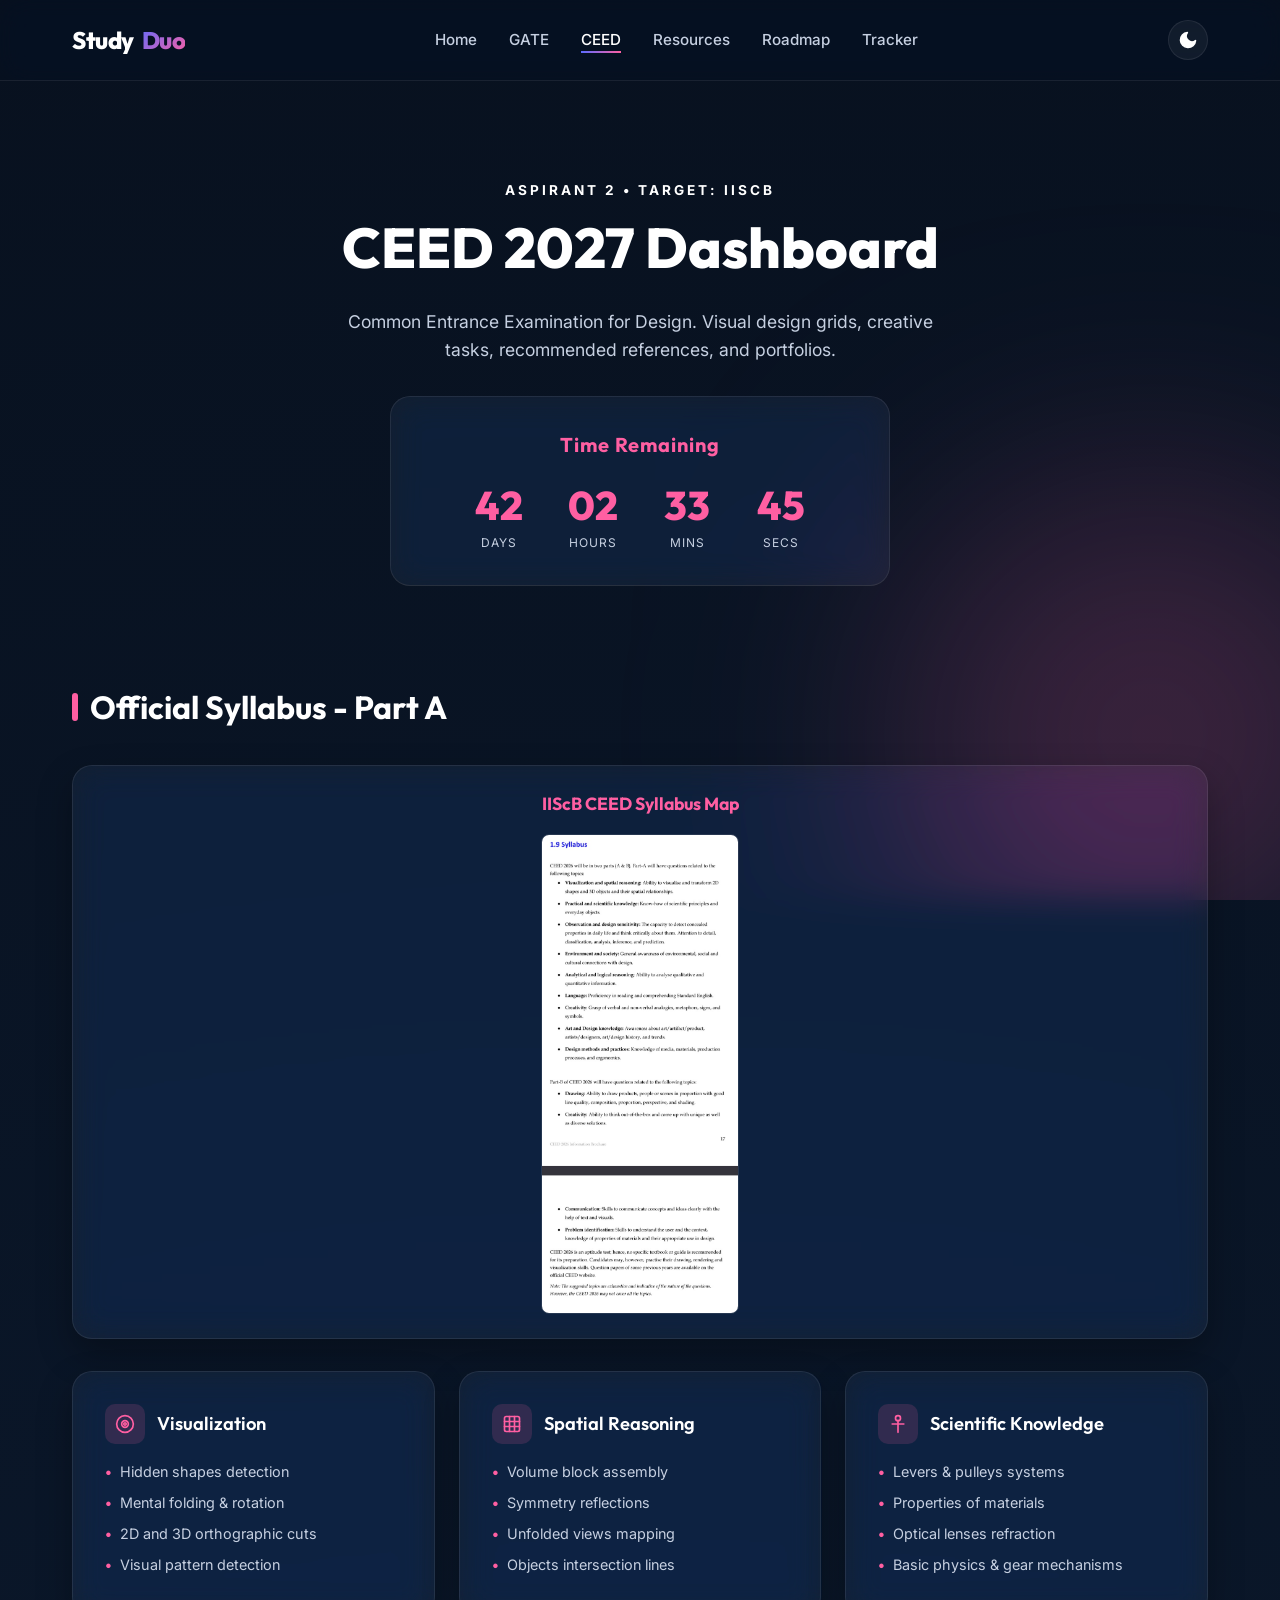
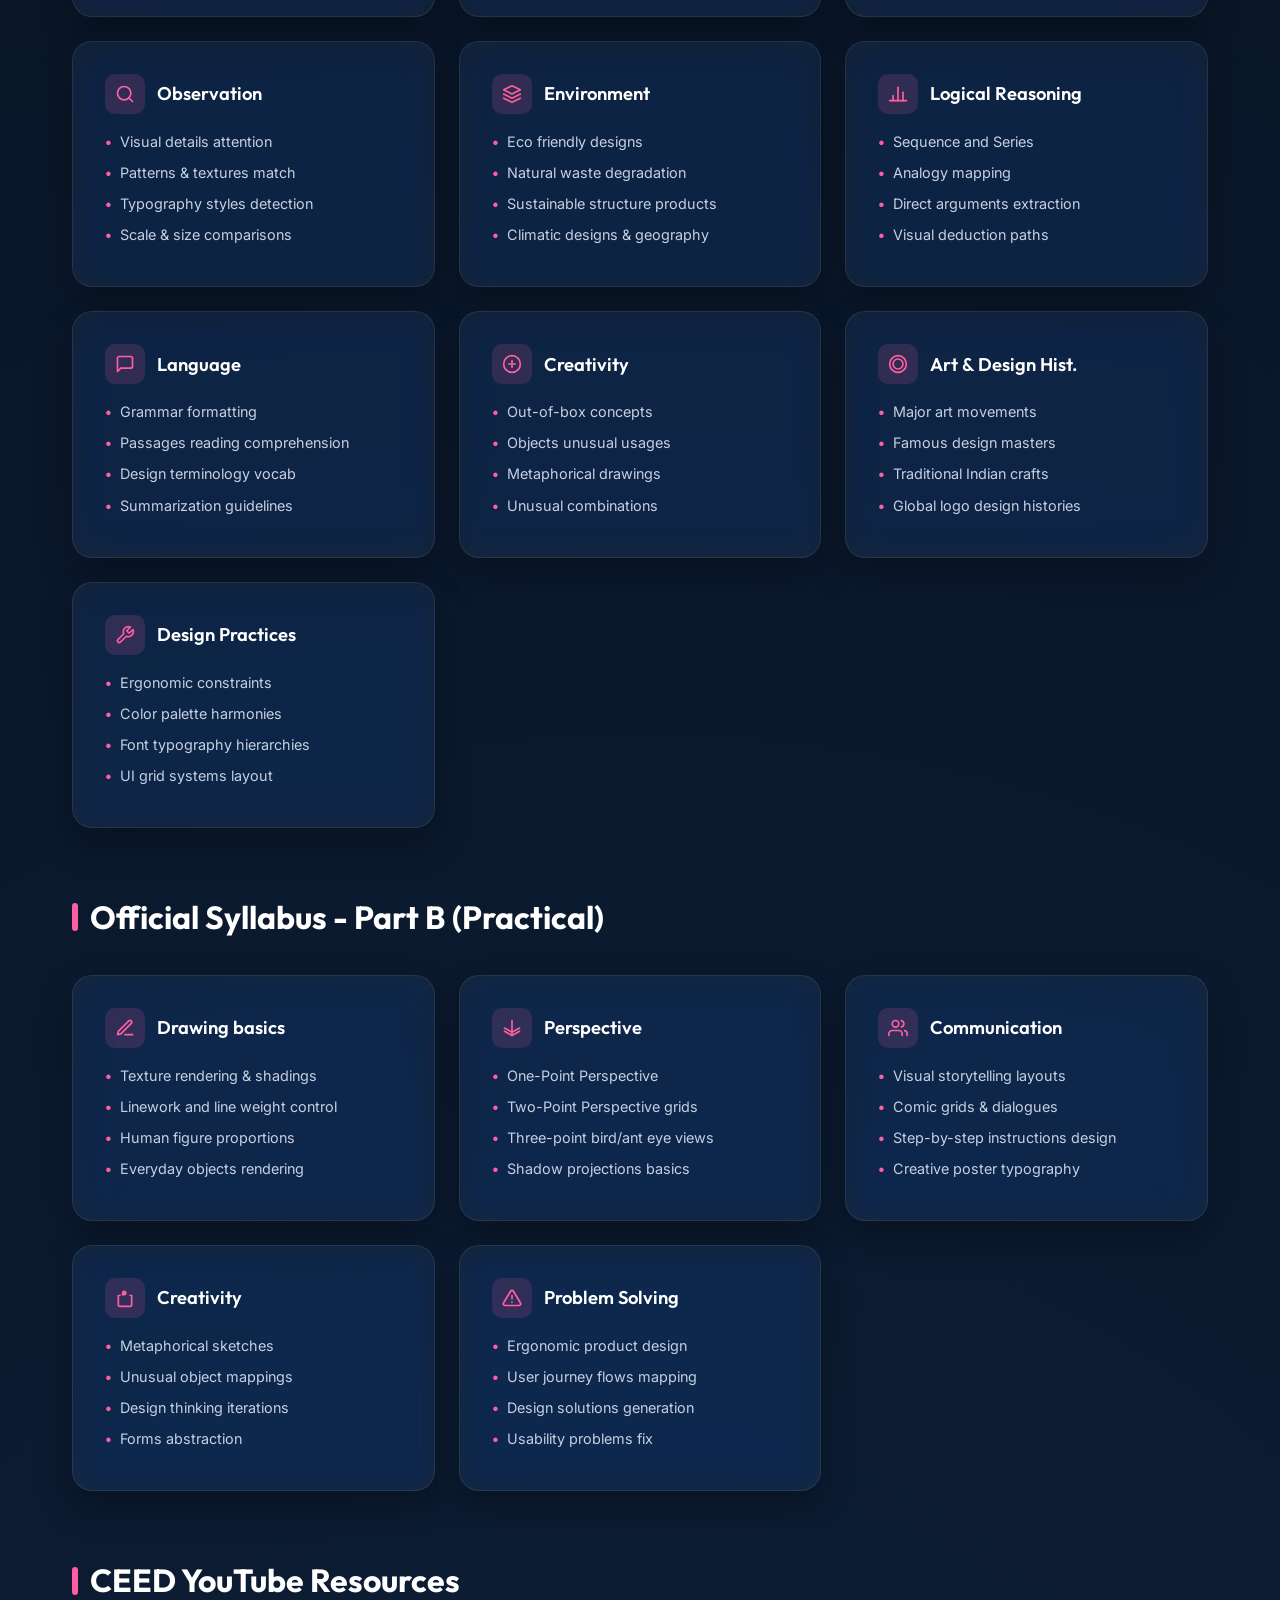
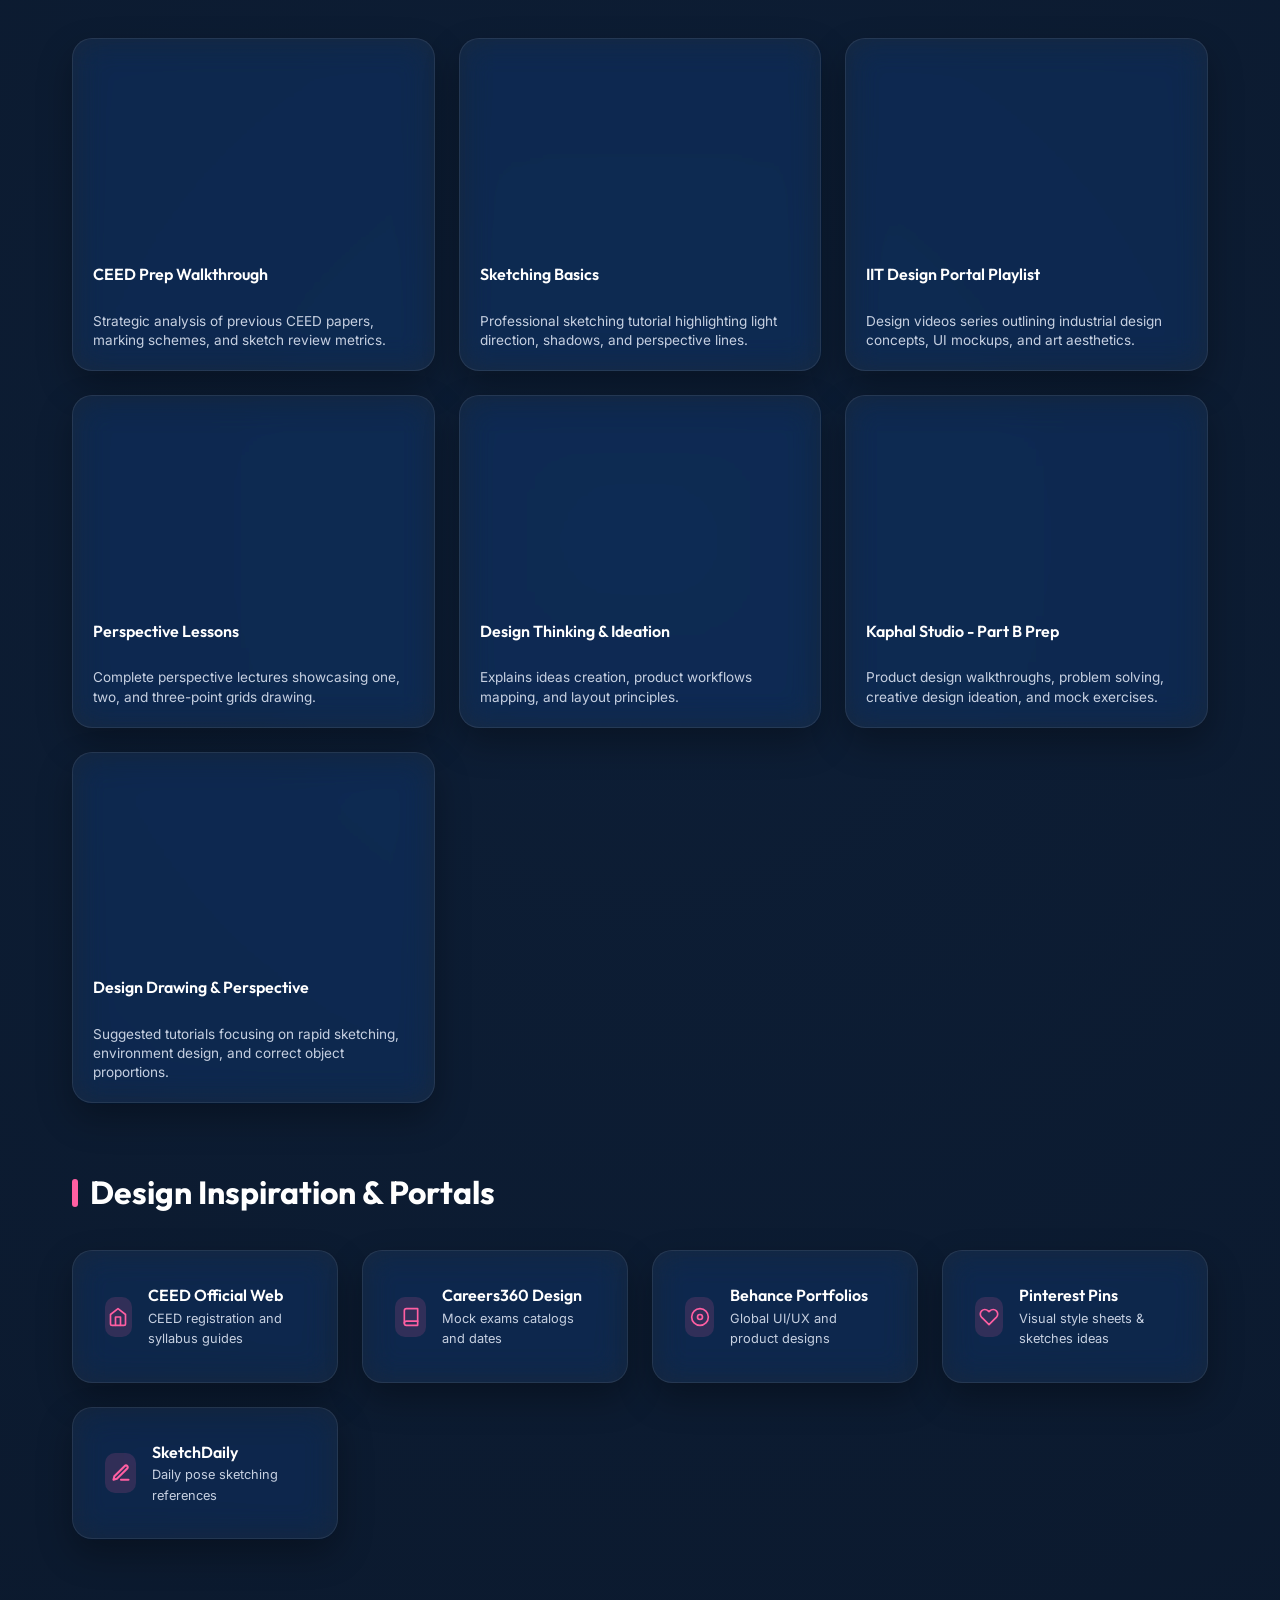
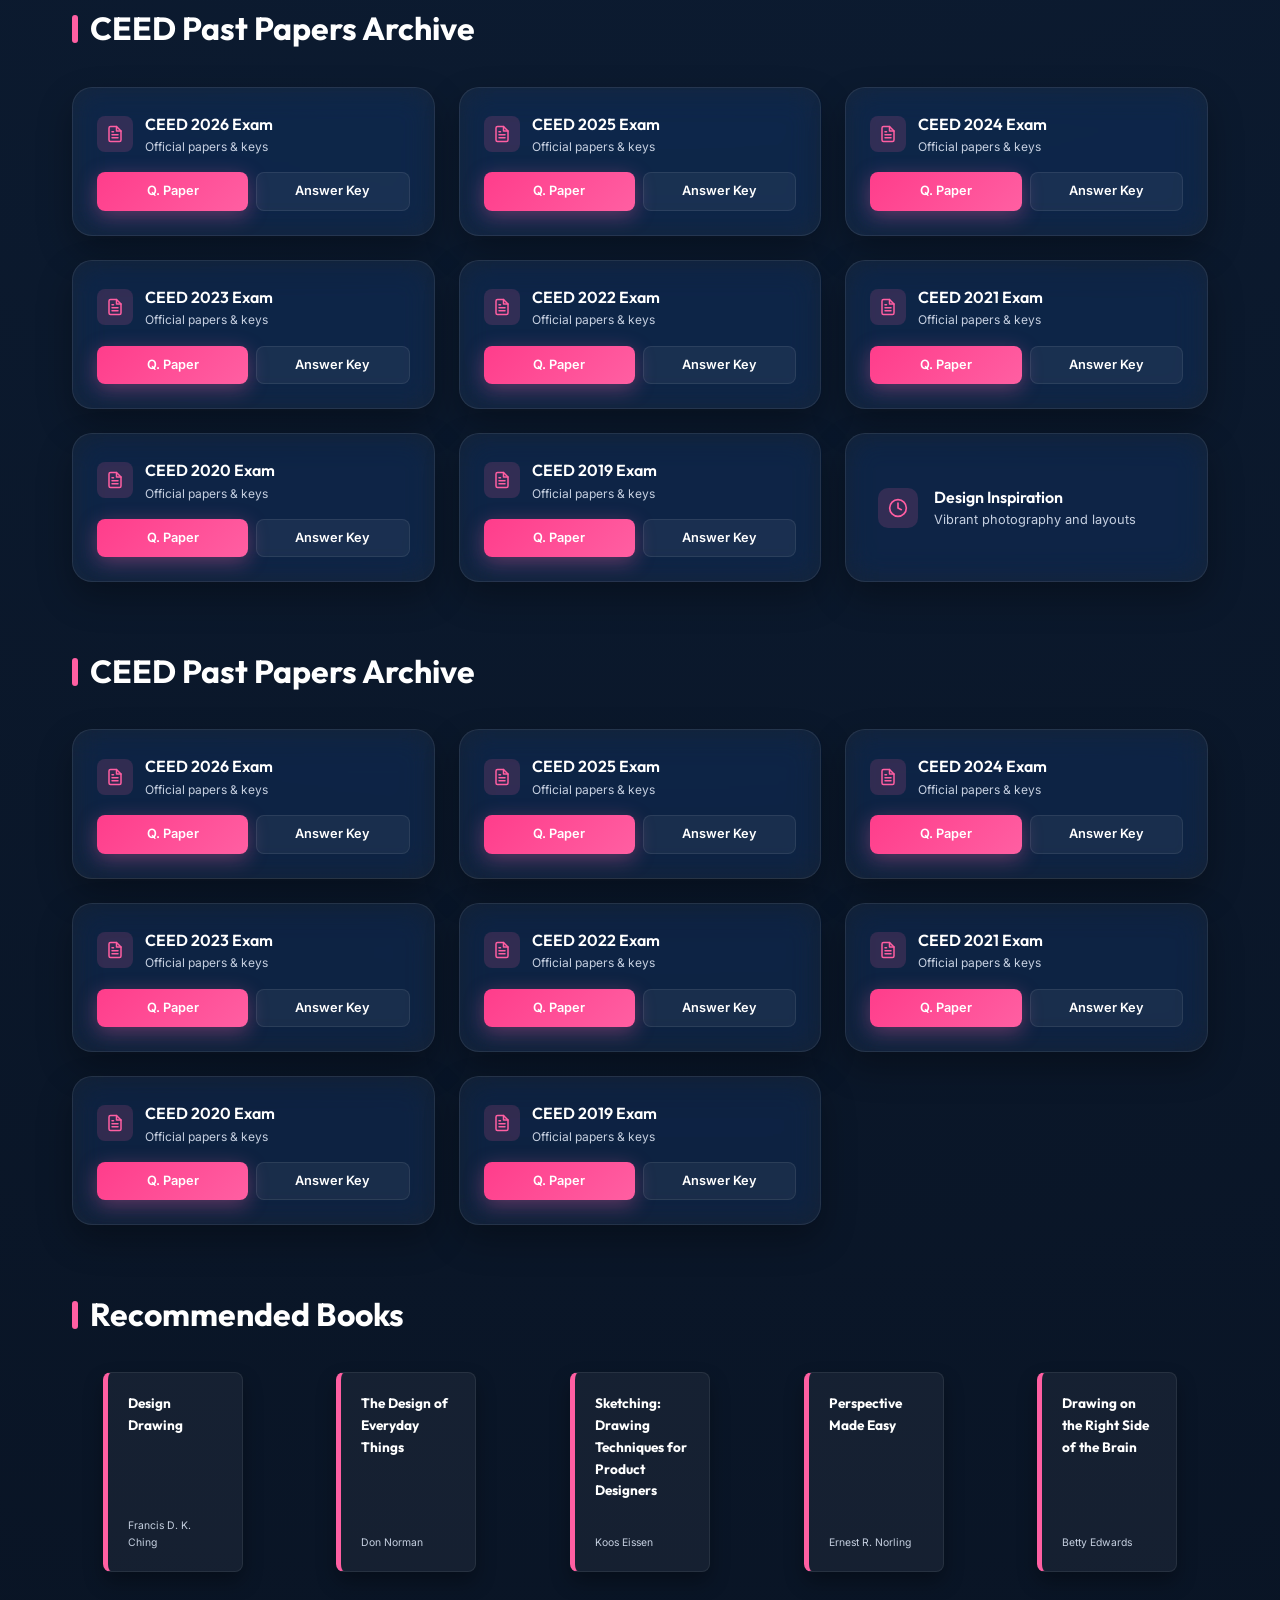
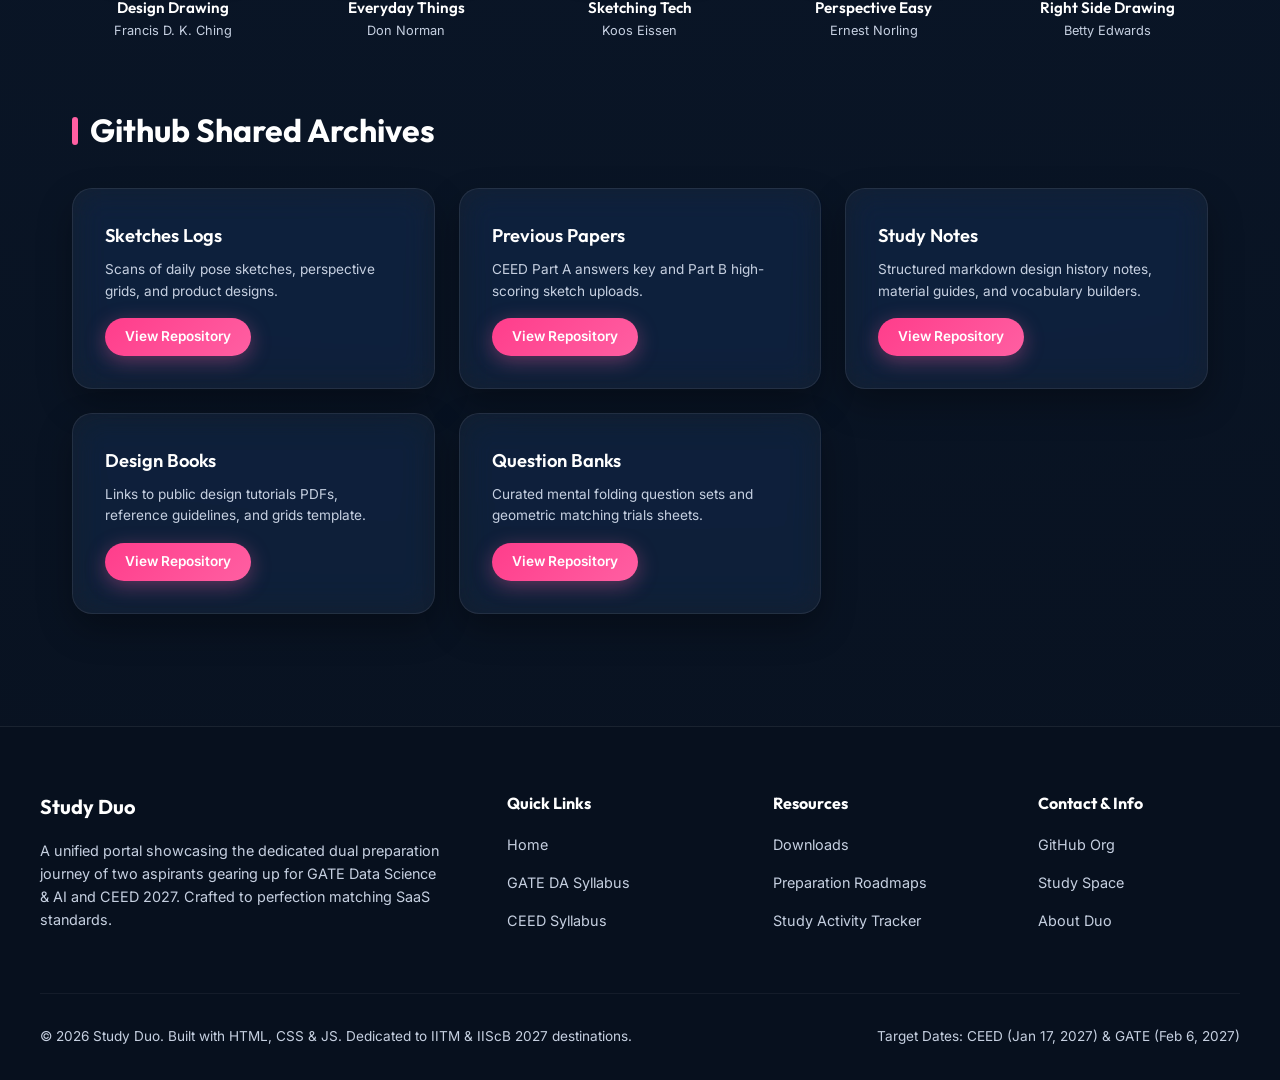
==== pages/ceed.html @ a5e628c3 "Initialize Study Duo project with portals, roadmaps, and countdowns" ====
<!DOCTYPE html>
<html lang="en" data-theme="dark">

<head>
    <meta charset="UTF-8">
    <meta name="viewport" content="width=device-width, initial-scale=1.0">
    <title>Girl's Dashboard - CEED 2027 (IIScB)</title>
    <link rel="stylesheet" href="../css/style.css">
</head>

<body class="ceed-theme">

    <!-- Floating Glowing Blobs -->
    <div class="floating-blobs">
        <div class="blob blob-pink"></div>
    </div>

    <!-- Universal Header Navbar (Subfolder relative) -->
    <header>
        <div class="nav-container">
            <a href="../index.html" class="logo">
                Study<span class="duo">Duo</span>
            </a>

            <ul class="nav-links" id="nav-links">
                <li><a href="../index.html">Home</a></li>
                <li><a href="gate.html">GATE</a></li>
                <li><a href="ceed.html" class="active">CEED</a></li>
                <li><a href="resources.html">Resources</a></li>
                <li><a href="roadmap.html">Roadmap</a></li>
                <li><a href="tracker.html">Tracker</a></li>
            </ul>

            <div class="controls">
                <button class="theme-toggle" id="theme-toggle" aria-label="Toggle Theme">
                    <svg class="sun-icon" viewBox="0 0 24 24" fill="none" stroke="currentColor" stroke-width="2"
                        stroke-linecap="round" stroke-linejoin="round">
                        <circle cx="12" cy="12" r="5"></circle>
                        <line x1="12" y1="1" x2="12" y2="3"></line>
                        <line x1="12" y1="21" x2="12" y2="23"></line>
                        <line x1="4.22" y1="4.22" x2="5.64" y2="5.64"></line>
                        <line x1="18.36" y1="18.36" x2="19.78" y2="19.78"></line>
                        <line x1="1" y1="12" x2="3" y2="12"></line>
                        <line x1="21" y1="12" x2="23" y2="12"></line>
                        <line x1="4.22" y1="19.78" x2="5.64" y2="18.36"></line>
                        <line x1="18.36" y1="5.64" x2="19.78" y2="4.22"></line>
                    </svg>
                    <svg class="moon-icon" viewBox="0 0 24 24" fill="none" stroke="currentColor" stroke-width="2"
                        stroke-linecap="round" stroke-linejoin="round">
                        <path d="M21 12.79A9 9 0 1 1 11.21 3 7 7 0 0 0 21 12.79z"></path>
                    </svg>
                </button>

                <button class="mobile-menu-btn" id="mobile-menu-btn" aria-label="Open Mobile Menu">
                    <svg xmlns="http://www.w3.org/2000/svg" width="24" height="24" viewBox="0 0 24 24" fill="none"
                        stroke="currentColor" stroke-width="2" stroke-linecap="round" stroke-linejoin="round">
                        <line x1="3" y1="12" x2="21" y2="12"></line>
                        <line x1="3" y1="6" x2="21" y2="6"></line>
                        <line x1="3" y1="18" x2="21" y2="18"></line>
                    </svg>
                </button>
            </div>
        </div>
    </header>

    <!-- Hero & Countdown Section -->
    <section class="subpage-hero">
        <span class="hero-tag">Aspirant 2 • Target: IIScB</span>
        <h1 class="subpage-title">CEED 2027 Dashboard</h1>
        <p class="subpage-subtitle">Common Entrance Examination for Design. Visual design grids, creative tasks,
            recommended references, and portfolios.</p>

        <div class="subpage-countdown-container">
            <div class="countdown-box countdown-box-pink">
                <h3>Time Remaining</h3>
                <div class="countdown-grid" id="ceed-countdown">
                    <div class="c-item">
                        <span class="c-val" id="ceed-days">--</span>
                        <span class="c-lbl">Days</span>
                    </div>
                    <div class="c-item">
                        <span class="c-val" id="ceed-hours">--</span>
                        <span class="c-lbl">Hours</span>
                    </div>
                    <div class="c-item">
                        <span class="c-val" id="ceed-mins">--</span>
                        <span class="c-lbl">Mins</span>
                    </div>
                    <div class="c-item">
                        <span class="c-val" id="ceed-secs">--</span>
                        <span class="c-lbl">Secs</span>
                    </div>
                </div>
            </div>
        </div>
    </section>

    <div class="container">

        <!-- SECTION 1: PART A SYLLABUS -->
        <h2 class="section-title accent-bar-pink">Official Syllabus - Part A</h2>

        <!-- Syllabus Infographic Display -->
        <div class="glass-card"
            style="display: flex; flex-direction: column; align-items: center; justify-content: center; padding: 1.5rem; margin-bottom: 2rem; overflow: hidden; gap: 1rem;">
            <h3 style="font-family: var(--font-display); font-size: 1.1rem; color: var(--primary-pink); margin: 0;">
                IIScB CEED Syllabus Map</h3>
            <img src="../syllabus/ceed.png" alt="CEED Syllabus Map"
                style="max-width: 100%; max-height: 480px; border-radius: 8px; border: 1px solid rgba(255,255,255,0.1); object-fit: contain;">
        </div>

        <div class="cards-grid">

            <!-- Card 1: Visualization -->
            <div class="glass-card syllabus-card">
                <div class="syllabus-card-header">
                    <div class="syllabus-card-icon">
                        <svg xmlns="http://www.w3.org/2000/svg" width="20" height="20" viewBox="0 0 24 24" fill="none"
                            stroke="currentColor" stroke-width="2" stroke-linecap="round" stroke-linejoin="round">
                            <path d="M12 22c5.523 0 10-4.477 10-10S17.523 2 12 2 2 6.477 2 12s4.477 10 10 10z"></path>
                            <path d="M12 16a4 4 0 1 0 0-8 4 4 0 0 0 0 8z"></path>
                            <circle cx="12" cy="12" r="1.5"></circle>
                        </svg>
                    </div>
                    <h3>Visualization</h3>
                </div>
                <ul>
                    <li>Hidden shapes detection</li>
                    <li>Mental folding & rotation</li>
                    <li>2D and 3D orthographic cuts</li>
                    <li>Visual pattern detection</li>
                </ul>
            </div>

            <!-- Card 2: Spatial Reasoning -->
            <div class="glass-card syllabus-card">
                <div class="syllabus-card-header">
                    <div class="syllabus-card-icon">
                        <svg xmlns="http://www.w3.org/2000/svg" width="20" height="20" viewBox="0 0 24 24" fill="none"
                            stroke="currentColor" stroke-width="2" stroke-linecap="round" stroke-linejoin="round">
                            <rect x="3" y="3" width="18" height="18" rx="2" ry="2"></rect>
                            <line x1="9" y1="3" x2="9" y2="21"></line>
                            <line x1="15" y1="3" x2="15" y2="21"></line>
                            <line x1="3" y1="9" x2="21" y2="9"></line>
                            <line x1="3" y1="15" x2="21" y2="15"></line>
                        </svg>
                    </div>
                    <h3>Spatial Reasoning</h3>
                </div>
                <ul>
                    <li>Volume block assembly</li>
                    <li>Symmetry reflections</li>
                    <li>Unfolded views mapping</li>
                    <li>Objects intersection lines</li>
                </ul>
            </div>

            <!-- Card 3: Scientific Knowledge -->
            <div class="glass-card syllabus-card">
                <div class="syllabus-card-header">
                    <div class="syllabus-card-icon">
                        <svg xmlns="http://www.w3.org/2000/svg" width="20" height="20" viewBox="0 0 24 24" fill="none"
                            stroke="currentColor" stroke-width="2" stroke-linecap="round" stroke-linejoin="round">
                            <circle cx="12" cy="5" r="3"></circle>
                            <line x1="12" y1="22" x2="12" y2="8"></line>
                            <path d="M5 12h14"></path>
                        </svg>
                    </div>
                    <h3>Scientific Knowledge</h3>
                </div>
                <ul>
                    <li>Levers & pulleys systems</li>
                    <li>Properties of materials</li>
                    <li>Optical lenses refraction</li>
                    <li>Basic physics & gear mechanisms</li>
                </ul>
            </div>

            <!-- Card 4: Observation -->
            <div class="glass-card syllabus-card">
                <div class="syllabus-card-header">
                    <div class="syllabus-card-icon">
                        <svg xmlns="http://www.w3.org/2000/svg" width="20" height="20" viewBox="0 0 24 24" fill="none"
                            stroke="currentColor" stroke-width="2" stroke-linecap="round" stroke-linejoin="round">
                            <circle cx="11" cy="11" r="8"></circle>
                            <line x1="21" y1="21" x2="16.65" y2="16.65"></line>
                        </svg>
                    </div>
                    <h3>Observation</h3>
                </div>
                <ul>
                    <li>Visual details attention</li>
                    <li>Patterns & textures match</li>
                    <li>Typography styles detection</li>
                    <li>Scale & size comparisons</li>
                </ul>
            </div>

            <!-- Card 5: Environment -->
            <div class="glass-card syllabus-card">
                <div class="syllabus-card-header">
                    <div class="syllabus-card-icon">
                        <svg xmlns="http://www.w3.org/2000/svg" width="20" height="20" viewBox="0 0 24 24" fill="none"
                            stroke="currentColor" stroke-width="2" stroke-linecap="round" stroke-linejoin="round">
                            <path d="M12 2L2 7l10 5 10-5-10-5z"></path>
                            <path d="M2 17l10 5 10-5"></path>
                            <path d="M2 12l10 5 10-5"></path>
                        </svg>
                    </div>
                    <h3>Environment</h3>
                </div>
                <ul>
                    <li>Eco friendly designs</li>
                    <li>Natural waste degradation</li>
                    <li>Sustainable structure products</li>
                    <li>Climatic designs & geography</li>
                </ul>
            </div>

            <!-- Card 6: Logical Reasoning -->
            <div class="glass-card syllabus-card">
                <div class="syllabus-card-header">
                    <div class="syllabus-card-icon">
                        <svg xmlns="http://www.w3.org/2000/svg" width="20" height="20" viewBox="0 0 24 24" fill="none"
                            stroke="currentColor" stroke-width="2" stroke-linecap="round" stroke-linejoin="round">
                            <line x1="18" y1="20" x2="18" y2="10"></line>
                            <line x1="12" y1="20" x2="12" y2="4"></line>
                            <line x1="6" y1="20" x2="6" y2="14"></line>
                            <line x1="2" y1="20" x2="22" y2="20"></line>
                        </svg>
                    </div>
                    <h3>Logical Reasoning</h3>
                </div>
                <ul>
                    <li>Sequence and Series</li>
                    <li>Analogy mapping</li>
                    <li>Direct arguments extraction</li>
                    <li>Visual deduction paths</li>
                </ul>
            </div>

            <!-- Card 7: Language -->
            <div class="glass-card syllabus-card">
                <div class="syllabus-card-header">
                    <div class="syllabus-card-icon">
                        <svg xmlns="http://www.w3.org/2000/svg" width="20" height="20" viewBox="0 0 24 24" fill="none"
                            stroke="currentColor" stroke-width="2" stroke-linecap="round" stroke-linejoin="round">
                            <path d="M21 15a2 2 0 0 1-2 2H7l-4 4V5a2 2 0 0 1 2-2h14a2 2 0 0 1 2 2z"></path>
                        </svg>
                    </div>
                    <h3>Language</h3>
                </div>
                <ul>
                    <li>Grammar formatting</li>
                    <li>Passages reading comprehension</li>
                    <li>Design terminology vocab</li>
                    <li>Summarization guidelines</li>
                </ul>
            </div>

            <!-- Card 8: Creativity -->
            <div class="glass-card syllabus-card">
                <div class="syllabus-card-header">
                    <div class="syllabus-card-icon">
                        <svg xmlns="http://www.w3.org/2000/svg" width="20" height="20" viewBox="0 0 24 24" fill="none"
                            stroke="currentColor" stroke-width="2" stroke-linecap="round" stroke-linejoin="round">
                            <path d="M12 22c5.523 0 10-4.477 10-10S17.523 2 12 2 2 6.477 2 12s4.477 10 10 10z"></path>
                            <path d="M12 8v8"></path>
                            <path d="M8 12h8"></path>
                        </svg>
                    </div>
                    <h3>Creativity</h3>
                </div>
                <ul>
                    <li>Out-of-box concepts</li>
                    <li>Objects unusual usages</li>
                    <li>Metaphorical drawings</li>
                    <li>Unusual combinations</li>
                </ul>
            </div>

            <!-- Card 9: Art & Design -->
            <div class="glass-card syllabus-card">
                <div class="syllabus-card-header">
                    <div class="syllabus-card-icon">
                        <svg xmlns="http://www.w3.org/2000/svg" width="20" height="20" viewBox="0 0 24 24" fill="none"
                            stroke="currentColor" stroke-width="2" stroke-linecap="round" stroke-linejoin="round">
                            <path
                                d="M12 22C17.5228 22 22 17.5228 22 12C22 6.47715 17.5228 2 12 2C6.47715 2 2 6.47715 2 12C2 17.5228 6.47715 22 12 22Z">
                            </path>
                            <path
                                d="M12 18C15.3137 18 18 15.3137 18 12C18 8.68629 15.3137 6 12 6C8.68629 6 6 8.68629 6 12C6 15.3137 8.68629 18 12 18Z">
                            </path>
                        </svg>
                    </div>
                    <h3>Art & Design Hist.</h3>
                </div>
                <ul>
                    <li>Major art movements</li>
                    <li>Famous design masters</li>
                    <li>Traditional Indian crafts</li>
                    <li>Global logo design histories</li>
                </ul>
            </div>

            <!-- Card 10: Design Practices -->
            <div class="glass-card syllabus-card">
                <div class="syllabus-card-header">
                    <div class="syllabus-card-icon">
                        <svg xmlns="http://www.w3.org/2000/svg" width="20" height="20" viewBox="0 0 24 24" fill="none"
                            stroke="currentColor" stroke-width="2" stroke-linecap="round" stroke-linejoin="round">
                            <path
                                d="M14.7 6.3a1 1 0 0 0 0 1.4l1.6 1.6a1 1 0 0 0 1.4 0l3.77-3.77a6 6 0 0 1-7.94 7.94l-6.91 6.91a2.12 2.12 0 0 1-3-3l6.91-6.91a6 6 0 0 1 7.94-7.94l-3.76 3.76z">
                            </path>
                        </svg>
                    </div>
                    <h3>Design Practices</h3>
                </div>
                <ul>
                    <li>Ergonomic constraints</li>
                    <li>Color palette harmonies</li>
                    <li>Font typography hierarchies</li>
                    <li>UI grid systems layout</li>
                </ul>
            </div>

        </div>

        <!-- SECTION 2: PART B SYLLABUS -->
        <h2 class="section-title accent-bar-pink">Official Syllabus - Part B (Practical)</h2>
        <div class="cards-grid">

            <!-- Card 1: Drawing -->
            <div class="glass-card syllabus-card">
                <div class="syllabus-card-header">
                    <div class="syllabus-card-icon">
                        <svg xmlns="http://www.w3.org/2000/svg" width="20" height="20" viewBox="0 0 24 24" fill="none"
                            stroke="currentColor" stroke-width="2" stroke-linecap="round" stroke-linejoin="round">
                            <path d="M12 20h9"></path>
                            <path d="M16.5 3.5a2.121 2.121 0 0 1 3 3L7 19l-4 1 1-4L16.5 3.5z"></path>
                        </svg>
                    </div>
                    <h3>Drawing basics</h3>
                </div>
                <ul>
                    <li>Texture rendering & shadings</li>
                    <li>Linework and line weight control</li>
                    <li>Human figure proportions</li>
                    <li>Everyday objects rendering</li>
                </ul>
            </div>

            <!-- Card 2: Perspective -->
            <div class="glass-card syllabus-card">
                <div class="syllabus-card-header">
                    <div class="syllabus-card-icon">
                        <svg xmlns="http://www.w3.org/2000/svg" width="20" height="20" viewBox="0 0 24 24" fill="none"
                            stroke="currentColor" stroke-width="2" stroke-linecap="round" stroke-linejoin="round">
                            <polyline points="21 16 12 21 3 16"></polyline>
                            <polyline points="21 12 12 17 3 12"></polyline>
                            <line x1="12" y1="3" x2="12" y2="21"></line>
                        </svg>
                    </div>
                    <h3>Perspective</h3>
                </div>
                <ul>
                    <li>One-Point Perspective</li>
                    <li>Two-Point Perspective grids</li>
                    <li>Three-point bird/ant eye views</li>
                    <li>Shadow projections basics</li>
                </ul>
            </div>

            <!-- Card 3: Communication -->
            <div class="glass-card syllabus-card">
                <div class="syllabus-card-header">
                    <div class="syllabus-card-icon">
                        <svg xmlns="http://www.w3.org/2000/svg" width="20" height="20" viewBox="0 0 24 24" fill="none"
                            stroke="currentColor" stroke-width="2" stroke-linecap="round" stroke-linejoin="round">
                            <path d="M17 21v-2a4 4 0 0 0-4-4H5a4 4 0 0 0-4 4v2"></path>
                            <circle cx="9" cy="7" r="4"></circle>
                            <path d="M23 21v-2a4 4 0 0 0-3-3.87"></path>
                            <path d="M16 3.13a4 4 0 0 1 0 7.75"></path>
                        </svg>
                    </div>
                    <h3>Communication</h3>
                </div>
                <ul>
                    <li>Visual storytelling layouts</li>
                    <li>Comic grids & dialogues</li>
                    <li>Step-by-step instructions design</li>
                    <li>Creative poster typography</li>
                </ul>
            </div>

            <!-- Card 4: Creative thinking -->
            <div class="glass-card syllabus-card">
                <div class="syllabus-card-header">
                    <div class="syllabus-card-icon">
                        <svg xmlns="http://www.w3.org/2000/svg" width="20" height="20" viewBox="0 0 24 24" fill="none"
                            stroke="currentColor" stroke-width="2" stroke-linecap="round" stroke-linejoin="round">
                            <path d="M9.59 4.59A2 2 0 1 1 11 8H9V6h2a2 2 0 0 1-1.41-1.41z"></path>
                            <path d="M6 9H4v11a2 2 0 0 0 2 2h12a2 2 0 0 0 2-2V9h-2"></path>
                        </svg>
                    </div>
                    <h3>Creativity</h3>
                </div>
                <ul>
                    <li>Metaphorical sketches</li>
                    <li>Unusual object mappings</li>
                    <li>Design thinking iterations</li>
                    <li>Forms abstraction</li>
                </ul>
            </div>

            <!-- Card 5: Problem Solving -->
            <div class="glass-card syllabus-card">
                <div class="syllabus-card-header">
                    <div class="syllabus-card-icon">
                        <svg xmlns="http://www.w3.org/2000/svg" width="20" height="20" viewBox="0 0 24 24" fill="none"
                            stroke="currentColor" stroke-width="2" stroke-linecap="round" stroke-linejoin="round">
                            <path
                                d="M10.29 3.86L1.82 18a2 2 0 0 0 1.71 3h16.94a2 2 0 0 0 1.71-3L13.71 3.86a2 2 0 0 0-3.42 0z">
                            </path>
                            <line x1="12" y1="9" x2="12" y2="13"></line>
                            <line x1="12" y1="17" x2="12.01" y2="17"></line>
                        </svg>
                    </div>
                    <h3>Problem Solving</h3>
                </div>
                <ul>
                    <li>Ergonomic product design</li>
                    <li>User journey flows mapping</li>
                    <li>Design solutions generation</li>
                    <li>Usability problems fix</li>
                </ul>
            </div>

        </div>

        <!-- SECTION 3: YOUTUBE SECTION -->
        <h2 class="section-title accent-bar-pink">CEED YouTube Resources</h2>
        <div class="youtube-grid">

            <!-- Video 1 -->
            <div class="glass-card yt-card">
                <div class="yt-embed">
                    <iframe src="https://www.youtube.com/embed/rv5QUBUXtFs" allowfullscreen></iframe>
                </div>
                <div class="yt-info">
                    <h3 class="yt-title">CEED Prep Walkthrough</h3>
                    <p class="yt-desc">Strategic analysis of previous CEED papers, marking schemes, and sketch review
                        metrics.</p>
                </div>
            </div>

            <!-- Video 2 -->
            <div class="glass-card yt-card">
                <div class="yt-embed">
                    <iframe src="https://www.youtube.com/embed/qz-VN7ZVnKw" allowfullscreen></iframe>
                </div>
                <div class="yt-info">
                    <h3 class="yt-title">Sketching Basics</h3>
                    <p class="yt-desc">Professional sketching tutorial highlighting light direction, shadows, and
                        perspective lines.</p>
                </div>
            </div>

            <!-- Video 3 -->
            <div class="glass-card yt-card">
                <div class="yt-embed">
                    <iframe src="https://www.youtube.com/embed/videoseries?list=PLChwU4MwOaMLJiz01TTr-PeHJIzLD9akN"
                        allowfullscreen></iframe>
                </div>
                <div class="yt-info">
                    <h3 class="yt-title">IIT Design Portal Playlist</h3>
                    <p class="yt-desc">Design videos series outlining industrial design concepts, UI mockups, and art
                        aesthetics.</p>
                </div>
            </div>

            <!-- Video 4 -->
            <div class="glass-card yt-card">
                <div class="yt-embed">
                    <iframe src="https://www.youtube.com/embed/videoseries?list=PLpQQ6h53DeIT2LpZwTogQY8_n_B3kidxh"
                        allowfullscreen></iframe>
                </div>
                <div class="yt-info">
                    <h3 class="yt-title">Perspective Lessons</h3>
                    <p class="yt-desc">Complete perspective lectures showcasing one, two, and three-point grids drawing.
                    </p>
                </div>
            </div>

            <!-- Video 5 -->
            <div class="glass-card yt-card">
                <div class="yt-embed">
                    <iframe src="https://www.youtube.com/embed/I0Eibr_DTUg" allowfullscreen></iframe>
                </div>
                <div class="yt-info">
                    <h3 class="yt-title">Design Thinking & Ideation</h3>
                    <p class="yt-desc">Explains ideas creation, product workflows mapping, and layout principles.</p>
                </div>
            </div>

            <!-- Video 6: Suggested - Kaphal Studio Part B -->
            <div class="glass-card yt-card">
                <div class="yt-embed">
                    <iframe src="https://www.youtube.com/embed/videoseries?list=PLChwU4MwOaML2k2kHyl_bOknwT1_TymA8"
                        allowfullscreen></iframe>
                </div>
                <div class="yt-info">
                    <h3 class="yt-title">Kaphal Studio - Part B Prep</h3>
                    <p class="yt-desc">Product design walkthroughs, problem solving, creative design ideation, and mock
                        exercises.</p>
                </div>
            </div>

            <!-- Video 7: Suggested - Perspective Drawing -->
            <div class="glass-card yt-card">
                <div class="yt-embed">
                    <iframe src="https://www.youtube.com/embed/videoseries?list=PLpQQ6h53DeIQ1hAczfR2Pz2y5vP-g2Y9Y"
                        allowfullscreen></iframe>
                </div>
                <div class="yt-info">
                    <h3 class="yt-title">Design Drawing & Perspective</h3>
                    <p class="yt-desc">Suggested tutorials focusing on rapid sketching, environment design, and correct
                        object proportions.</p>
                </div>
            </div>

        </div>

        <!-- SECTION 4: PORTAL DIRECTORIES -->
        <h2 class="section-title accent-bar-pink">Design Inspiration & Portals</h2>
        <div class="source-grid">

            <!-- Link 1: Official CEED -->
            <a href="https://www.ceed.iitb.ac.in/" target="_blank" class="glass-card source-card">
                <div class="syllabus-card-icon"
                    style="background: rgba(255, 95, 162, 0.15); color: var(--primary-pink);">
                    <svg xmlns="http://www.w3.org/2000/svg" width="20" height="20" viewBox="0 0 24 24" fill="none"
                        stroke="currentColor" stroke-width="2" stroke-linecap="round" stroke-linejoin="round">
                        <path d="M3 9l9-7 9 7v11a2 2 0 0 1-2 2H5a2 2 0 0 1-2-2z"></path>
                        <polyline points="9 22 9 12 15 12 15 22"></polyline>
                    </svg>
                </div>
                <div class="source-details">
                    <h4>CEED Official Web</h4>
                    <p>CEED registration and syllabus guides</p>
                </div>
            </a>

            <!-- Link 2: Careers360 -->
            <a href="https://design.careers360.com/" target="_blank" class="glass-card source-card">
                <div class="syllabus-card-icon"
                    style="background: rgba(255, 95, 162, 0.15); color: var(--primary-pink);">
                    <svg xmlns="http://www.w3.org/2000/svg" width="20" height="20" viewBox="0 0 24 24" fill="none"
                        stroke="currentColor" stroke-width="2" stroke-linecap="round" stroke-linejoin="round">
                        <path d="M4 19.5A2.5 2.5 0 0 1 6.5 17H20"></path>
                        <path d="M6.5 2H20v20H6.5A2.5 2.5 0 0 1 4 19.5v-15A2.5 2.5 0 0 1 6.5 2z"></path>
                    </svg>
                </div>
                <div class="source-details">
                    <h4>Careers360 Design</h4>
                    <p>Mock exams catalogs and dates</p>
                </div>
            </a>

            <!-- Link 3: Behance -->
            <a href="https://www.behance.net/" target="_blank" class="glass-card source-card">
                <div class="syllabus-card-icon"
                    style="background: rgba(255, 95, 162, 0.15); color: var(--primary-pink);">
                    <svg xmlns="http://www.w3.org/2000/svg" width="20" height="20" viewBox="0 0 24 24" fill="none"
                        stroke="currentColor" stroke-width="2" stroke-linecap="round" stroke-linejoin="round">
                        <path
                            d="M12 22C17.5228 22 22 17.5228 22 12C22 6.47715 17.5228 2 12 2C6.47715 2 2 6.47715 2 12C2 17.5228 6.47715 22 12 22Z">
                        </path>
                        <circle cx="12" cy="12" r="3"></circle>
                    </svg>
                </div>
                <div class="source-details">
                    <h4>Behance Portfolios</h4>
                    <p>Global UI/UX and product designs</p>
                </div>
            </a>

            <!-- Link 4: Pinterest -->
            <a href="https://www.pinterest.com/" target="_blank" class="glass-card source-card">
                <div class="syllabus-card-icon"
                    style="background: rgba(255, 95, 162, 0.15); color: var(--primary-pink);">
                    <svg xmlns="http://www.w3.org/2000/svg" width="20" height="20" viewBox="0 0 24 24" fill="none"
                        stroke="currentColor" stroke-width="2" stroke-linecap="round" stroke-linejoin="round">
                        <path
                            d="M20.84 4.61a5.5 5.5 0 0 0-7.78 0L12 5.67l-1.06-1.06a5.5 5.5 0 0 0-7.78 7.78l1.06 1.06L12 21.23l7.78-7.78 1.06-1.06a5.5 5.5 0 0 0 0-7.78z">
                        </path>
                    </svg>
                </div>
                <div class="source-details">
                    <h4>Pinterest Pins</h4>
                    <p>Visual style sheets & sketches ideas</p>
                </div>
            </a>

            <!-- Link 5: SketchDaily -->
            <a href="https://reference.sketchdaily.net/" target="_blank" class="glass-card source-card">
                <div class="syllabus-card-icon"
                    style="background: rgba(255, 95, 162, 0.15); color: var(--primary-pink);">
                    <svg xmlns="http://www.w3.org/2000/svg" width="20" height="20" viewBox="0 0 24 24" fill="none"
                        stroke="currentColor" stroke-width="2.5" stroke-linecap="round" stroke-linejoin="round">
                        <path d="M12 20h9"></path>
                        <path d="M16.5 3.5a2.121 2.121 0 0 1 3 3L7 19l-4 1 1-4L16.5 3.5z"></path>
                    </svg>
                </div>
                <div class="source-details">
                    <h4>SketchDaily</h4>
                    <p>Daily pose sketching references</p>
                </div>
            </a>

        </div>

        <!-- SECTION 4.5: PAST PAPERS ARCHIVE -->
        <h2 class="section-title accent-bar-pink">CEED Past Papers Archive</h2>
        <div class="source-grid"
            style="grid-template-columns: repeat(auto-fill, minmax(280px, 1fr)); margin-bottom: 4rem;">

            <!-- CEED 2026 Paper -->
            <div class="glass-card resource-card"
                style="display: flex; flex-direction: column; gap: 1rem; padding: 1.5rem;">
                <div style="display: flex; align-items: center; gap: 0.75rem;">
                    <div class="syllabus-card-icon"
                        style="background: rgba(255, 95, 162, 0.15); color: var(--primary-pink); width: 36px; height: 36px; border-radius: 8px;">
                        <svg xmlns="http://www.w3.org/2000/svg" width="18" height="18" viewBox="0 0 24 24" fill="none"
                            stroke="currentColor" stroke-width="2" stroke-linecap="round" stroke-linejoin="round">
                            <path d="M14 2H6a2 2 0 0 0-2 2v16a2 2 0 0 0 2 2h12a2 2 0 0 0 2-2V8z"></path>
                            <polyline points="14 2 14 8 20 8"></polyline>
                            <line x1="16" y1="13" x2="8" y2="13"></line>
                            <line x1="16" y1="17" x2="8" y2="17"></line>
                            <polyline points="10 9 9 9 8 9"></polyline>
                        </svg>
                    </div>
                    <div>
                        <h4 style="font-family: var(--font-display); font-weight: 600; margin: 0; font-size: 1rem;">CEED
                            2026 Exam</h4>
                        <p style="font-size: 0.75rem; color: var(--text-secondary); margin: 0;">Official papers & keys
                        </p>
                    </div>
                </div>
                <div style="display: flex; gap: 0.5rem; width: 100%;">
                    <a href="../syllabus/ceed/question_papers/CEED_2026_Question_Paper.pdf" target="_blank"
                        class="btn btn-pink"
                        style="padding: 0.5rem 1rem; font-size: 0.8rem; border-radius: 8px; flex: 1; text-align: center;">Q.
                        Paper</a>
                    <a href="../syllabus/ceed/answers/CEED_2026_Answer_Key.pdf" target="_blank" class="btn"
                        style="padding: 0.5rem 1rem; font-size: 0.8rem; border-radius: 8px; flex: 1; text-align: center; background: rgba(255,255,255,0.05); border: 1px solid var(--card-border); color: #fff;">Answer
                        Key</a>
                </div>
            </div>

            <!-- CEED 2025 Paper -->
            <div class="glass-card resource-card"
                style="display: flex; flex-direction: column; gap: 1rem; padding: 1.5rem;">
                <div style="display: flex; align-items: center; gap: 0.75rem;">
                    <div class="syllabus-card-icon"
                        style="background: rgba(255, 95, 162, 0.15); color: var(--primary-pink); width: 36px; height: 36px; border-radius: 8px;">
                        <svg xmlns="http://www.w3.org/2000/svg" width="18" height="18" viewBox="0 0 24 24" fill="none"
                            stroke="currentColor" stroke-width="2" stroke-linecap="round" stroke-linejoin="round">
                            <path d="M14 2H6a2 2 0 0 0-2 2v16a2 2 0 0 0 2 2h12a2 2 0 0 0 2-2V8z"></path>
                            <polyline points="14 2 14 8 20 8"></polyline>
                            <line x1="16" y1="13" x2="8" y2="13"></line>
                            <line x1="16" y1="17" x2="8" y2="17"></line>
                            <polyline points="10 9 9 9 8 9"></polyline>
                        </svg>
                    </div>
                    <div>
                        <h4 style="font-family: var(--font-display); font-weight: 600; margin: 0; font-size: 1rem;">CEED
                            2025 Exam</h4>
                        <p style="font-size: 0.75rem; color: var(--text-secondary); margin: 0;">Official papers & keys
                        </p>
                    </div>
                </div>
                <div style="display: flex; gap: 0.5rem; width: 100%;">
                    <a href="../syllabus/ceed/question_papers/CEED_2025_Question_Paper.pdf" target="_blank"
                        class="btn btn-pink"
                        style="padding: 0.5rem 1rem; font-size: 0.8rem; border-radius: 8px; flex: 1; text-align: center;">Q.
                        Paper</a>
                    <a href="../syllabus/ceed/answers/CEED_2025_Answer_Key.pdf" target="_blank" class="btn"
                        style="padding: 0.5rem 1rem; font-size: 0.8rem; border-radius: 8px; flex: 1; text-align: center; background: rgba(255,255,255,0.05); border: 1px solid var(--card-border); color: #fff;">Answer
                        Key</a>
                </div>
            </div>

            <!-- CEED 2024 Paper -->
            <div class="glass-card resource-card"
                style="display: flex; flex-direction: column; gap: 1rem; padding: 1.5rem;">
                <div style="display: flex; align-items: center; gap: 0.75rem;">
                    <div class="syllabus-card-icon"
                        style="background: rgba(255, 95, 162, 0.15); color: var(--primary-pink); width: 36px; height: 36px; border-radius: 8px;">
                        <svg xmlns="http://www.w3.org/2000/svg" width="18" height="18" viewBox="0 0 24 24" fill="none"
                            stroke="currentColor" stroke-width="2" stroke-linecap="round" stroke-linejoin="round">
                            <path d="M14 2H6a2 2 0 0 0-2 2v16a2 2 0 0 0 2 2h12a2 2 0 0 0 2-2V8z"></path>
                            <polyline points="14 2 14 8 20 8"></polyline>
                            <line x1="16" y1="13" x2="8" y2="13"></line>
                            <line x1="16" y1="17" x2="8" y2="17"></line>
                            <polyline points="10 9 9 9 8 9"></polyline>
                        </svg>
                    </div>
                    <div>
                        <h4 style="font-family: var(--font-display); font-weight: 600; margin: 0; font-size: 1rem;">CEED
                            2024 Exam</h4>
                        <p style="font-size: 0.75rem; color: var(--text-secondary); margin: 0;">Official papers & keys
                        </p>
                    </div>
                </div>
                <div style="display: flex; gap: 0.5rem; width: 100%;">
                    <a href="../syllabus/ceed/question_papers/CEED_2024_Question_Paper.pdf" target="_blank"
                        class="btn btn-pink"
                        style="padding: 0.5rem 1rem; font-size: 0.8rem; border-radius: 8px; flex: 1; text-align: center;">Q.
                        Paper</a>
                    <a href="../syllabus/ceed/answers/CEED_2024_Answer_Key.pdf" target="_blank" class="btn"
                        style="padding: 0.5rem 1rem; font-size: 0.8rem; border-radius: 8px; flex: 1; text-align: center; background: rgba(255,255,255,0.05); border: 1px solid var(--card-border); color: #fff;">Answer
                        Key</a>
                </div>
            </div>

            <!-- CEED 2023 Paper -->
            <div class="glass-card resource-card"
                style="display: flex; flex-direction: column; gap: 1rem; padding: 1.5rem;">
                <div style="display: flex; align-items: center; gap: 0.75rem;">
                    <div class="syllabus-card-icon"
                        style="background: rgba(255, 95, 162, 0.15); color: var(--primary-pink); width: 36px; height: 36px; border-radius: 8px;">
                        <svg xmlns="http://www.w3.org/2000/svg" width="18" height="18" viewBox="0 0 24 24" fill="none"
                            stroke="currentColor" stroke-width="2" stroke-linecap="round" stroke-linejoin="round">
                            <path d="M14 2H6a2 2 0 0 0-2 2v16a2 2 0 0 0 2 2h12a2 2 0 0 0 2-2V8z"></path>
                            <polyline points="14 2 14 8 20 8"></polyline>
                            <line x1="16" y1="13" x2="8" y2="13"></line>
                            <line x1="16" y1="17" x2="8" y2="17"></line>
                            <polyline points="10 9 9 9 8 9"></polyline>
                        </svg>
                    </div>
                    <div>
                        <h4 style="font-family: var(--font-display); font-weight: 600; margin: 0; font-size: 1rem;">CEED
                            2023 Exam</h4>
                        <p style="font-size: 0.75rem; color: var(--text-secondary); margin: 0;">Official papers & keys
                        </p>
                    </div>
                </div>
                <div style="display: flex; gap: 0.5rem; width: 100%;">
                    <a href="../syllabus/ceed/question_papers/CEED_2023_Question_Paper.pdf" target="_blank"
                        class="btn btn-pink"
                        style="padding: 0.5rem 1rem; font-size: 0.8rem; border-radius: 8px; flex: 1; text-align: center;">Q.
                        Paper</a>
                    <a href="../syllabus/ceed/answers/CEED_2023_Answer_Key.pdf" target="_blank" class="btn"
                        style="padding: 0.5rem 1rem; font-size: 0.8rem; border-radius: 8px; flex: 1; text-align: center; background: rgba(255,255,255,0.05); border: 1px solid var(--card-border); color: #fff;">Answer
                        Key</a>
                </div>
            </div>

            <!-- CEED 2022 Paper -->
            <div class="glass-card resource-card"
                style="display: flex; flex-direction: column; gap: 1rem; padding: 1.5rem;">
                <div style="display: flex; align-items: center; gap: 0.75rem;">
                    <div class="syllabus-card-icon"
                        style="background: rgba(255, 95, 162, 0.15); color: var(--primary-pink); width: 36px; height: 36px; border-radius: 8px;">
                        <svg xmlns="http://www.w3.org/2000/svg" width="18" height="18" viewBox="0 0 24 24" fill="none"
                            stroke="currentColor" stroke-width="2" stroke-linecap="round" stroke-linejoin="round">
                            <path d="M14 2H6a2 2 0 0 0-2 2v16a2 2 0 0 0 2 2h12a2 2 0 0 0 2-2V8z"></path>
                            <polyline points="14 2 14 8 20 8"></polyline>
                            <line x1="16" y1="13" x2="8" y2="13"></line>
                            <line x1="16" y1="17" x2="8" y2="17"></line>
                            <polyline points="10 9 9 9 8 9"></polyline>
                        </svg>
                    </div>
                    <div>
                        <h4 style="font-family: var(--font-display); font-weight: 600; margin: 0; font-size: 1rem;">CEED
                            2022 Exam</h4>
                        <p style="font-size: 0.75rem; color: var(--text-secondary); margin: 0;">Official papers & keys
                        </p>
                    </div>
                </div>
                <div style="display: flex; gap: 0.5rem; width: 100%;">
                    <a href="../syllabus/ceed/question_papers/CEED_2022_Qestion_Paper.pdf" target="_blank"
                        class="btn btn-pink"
                        style="padding: 0.5rem 1rem; font-size: 0.8rem; border-radius: 8px; flex: 1; text-align: center;">Q.
                        Paper</a>
                    <a href="../syllabus/ceed/answers/CEED_2022_Answer_Key.pdf" target="_blank" class="btn"
                        style="padding: 0.5rem 1rem; font-size: 0.8rem; border-radius: 8px; flex: 1; text-align: center; background: rgba(255,255,255,0.05); border: 1px solid var(--card-border); color: #fff;">Answer
                        Key</a>
                </div>
            </div>

            <!-- CEED 2021 Paper -->
            <div class="glass-card resource-card"
                style="display: flex; flex-direction: column; gap: 1rem; padding: 1.5rem;">
                <div style="display: flex; align-items: center; gap: 0.75rem;">
                    <div class="syllabus-card-icon"
                        style="background: rgba(255, 95, 162, 0.15); color: var(--primary-pink); width: 36px; height: 36px; border-radius: 8px;">
                        <svg xmlns="http://www.w3.org/2000/svg" width="18" height="18" viewBox="0 0 24 24" fill="none"
                            stroke="currentColor" stroke-width="2" stroke-linecap="round" stroke-linejoin="round">
                            <path d="M14 2H6a2 2 0 0 0-2 2v16a2 2 0 0 0 2 2h12a2 2 0 0 0 2-2V8z"></path>
                            <polyline points="14 2 14 8 20 8"></polyline>
                            <line x1="16" y1="13" x2="8" y2="13"></line>
                            <line x1="16" y1="17" x2="8" y2="17"></line>
                            <polyline points="10 9 9 9 8 9"></polyline>
                        </svg>
                    </div>
                    <div>
                        <h4 style="font-family: var(--font-display); font-weight: 600; margin: 0; font-size: 1rem;">CEED
                            2021 Exam</h4>
                        <p style="font-size: 0.75rem; color: var(--text-secondary); margin: 0;">Official papers & keys
                        </p>
                    </div>
                </div>
                <div style="display: flex; gap: 0.5rem; width: 100%;">
                    <a href="../syllabus/ceed/question_papers/CEED_2021_Question_Paper.pdf" target="_blank"
                        class="btn btn-pink"
                        style="padding: 0.5rem 1rem; font-size: 0.8rem; border-radius: 8px; flex: 1; text-align: center;">Q.
                        Paper</a>
                    <a href="../syllabus/ceed/answers/CEED_2021_Answer_Key.pdf" target="_blank" class="btn"
                        style="padding: 0.5rem 1rem; font-size: 0.8rem; border-radius: 8px; flex: 1; text-align: center; background: rgba(255,255,255,0.05); border: 1px solid var(--card-border); color: #fff;">Answer
                        Key</a>
                </div>
            </div>

            <!-- CEED 2020 Paper -->
            <div class="glass-card resource-card"
                style="display: flex; flex-direction: column; gap: 1rem; padding: 1.5rem;">
                <div style="display: flex; align-items: center; gap: 0.75rem;">
                    <div class="syllabus-card-icon"
                        style="background: rgba(255, 95, 162, 0.15); color: var(--primary-pink); width: 36px; height: 36px; border-radius: 8px;">
                        <svg xmlns="http://www.w3.org/2000/svg" width="18" height="18" viewBox="0 0 24 24" fill="none"
                            stroke="currentColor" stroke-width="2" stroke-linecap="round" stroke-linejoin="round">
                            <path d="M14 2H6a2 2 0 0 0-2 2v16a2 2 0 0 0 2 2h12a2 2 0 0 0 2-2V8z"></path>
                            <polyline points="14 2 14 8 20 8"></polyline>
                            <line x1="16" y1="13" x2="8" y2="13"></line>
                            <line x1="16" y1="17" x2="8" y2="17"></line>
                            <polyline points="10 9 9 9 8 9"></polyline>
                        </svg>
                    </div>
                    <div>
                        <h4 style="font-family: var(--font-display); font-weight: 600; margin: 0; font-size: 1rem;">CEED
                            2020 Exam</h4>
                        <p style="font-size: 0.75rem; color: var(--text-secondary); margin: 0;">Official papers & keys
                        </p>
                    </div>
                </div>
                <div style="display: flex; gap: 0.5rem; width: 100%;">
                    <a href="../syllabus/ceed/question_papers/CEED_2020_Question_Paper.pdf" target="_blank"
                        class="btn btn-pink"
                        style="padding: 0.5rem 1rem; font-size: 0.8rem; border-radius: 8px; flex: 1; text-align: center;">Q.
                        Paper</a>
                    <a href="../syllabus/ceed/answers/CEED_2020_Answer_Key.pdf" target="_blank" class="btn"
                        style="padding: 0.5rem 1rem; font-size: 0.8rem; border-radius: 8px; flex: 1; text-align: center; background: rgba(255,255,255,0.05); border: 1px solid var(--card-border); color: #fff;">Answer
                        Key</a>
                </div>
            </div>

            <!-- CEED 2019 Paper -->
            <div class="glass-card resource-card"
                style="display: flex; flex-direction: column; gap: 1rem; padding: 1.5rem;">
                <div style="display: flex; align-items: center; gap: 0.75rem;">
                    <div class="syllabus-card-icon"
                        style="background: rgba(255, 95, 162, 0.15); color: var(--primary-pink); width: 36px; height: 36px; border-radius: 8px;">
                        <svg xmlns="http://www.w3.org/2000/svg" width="18" height="18" viewBox="0 0 24 24" fill="none"
                            stroke="currentColor" stroke-width="2" stroke-linecap="round" stroke-linejoin="round">
                            <path d="M14 2H6a2 2 0 0 0-2 2v16a2 2 0 0 0 2 2h12a2 2 0 0 0 2-2V8z"></path>
                            <polyline points="14 2 14 8 20 8"></polyline>
                            <line x1="16" y1="13" x2="8" y2="13"></line>
                            <line x1="16" y1="17" x2="8" y2="17"></line>
                            <polyline points="10 9 9 9 8 9"></polyline>
                        </svg>
                    </div>
                    <div>
                        <h4 style="font-family: var(--font-display); font-weight: 600; margin: 0; font-size: 1rem;">CEED
                            2019 Exam</h4>
                        <p style="font-size: 0.75rem; color: var(--text-secondary); margin: 0;">Official papers & keys
                        </p>
                    </div>
                </div>
                <div style="display: flex; gap: 0.5rem; width: 100%;">
                    <a href="../syllabus/ceed/question_papers/CEED_2019_Question_Paper.pdf" target="_blank"
                        class="btn btn-pink"
                        style="padding: 0.5rem 1rem; font-size: 0.8rem; border-radius: 8px; flex: 1; text-align: center;">Q.
                        Paper</a>
                    <a href="../syllabus/ceed/answers/CEED_2019_Answer_Key.pdf" target="_blank" class="btn"
                        style="padding: 0.5rem 1rem; font-size: 0.8rem; border-radius: 8px; flex: 1; text-align: center; background: rgba(255,255,255,0.05); border: 1px solid var(--card-border); color: #fff;">Answer
                        Key</a>
                </div>
            </div>

            <!-- Link 6: Design Inspiration -->
            <a href="https://www.designspiration.com/" target="_blank" class="glass-card source-card">
                <div class="syllabus-card-icon"
                    style="background: rgba(255, 95, 162, 0.15); color: var(--primary-pink);">
                    <svg xmlns="http://www.w3.org/2000/svg" width="20" height="20" viewBox="0 0 24 24" fill="none"
                        stroke="currentColor" stroke-width="2" stroke-linecap="round" stroke-linejoin="round">
                        <circle cx="12" cy="12" r="10"></circle>
                        <polyline points="12 6 12 12 16 14"></polyline>
                    </svg>
                </div>
                <div class="source-details">
                    <h4>Design Inspiration</h4>
                    <p>Vibrant photography and layouts</p>
                </div>
            </a>

        </div>

        <!-- SECTION 4.5: PAST PAPERS ARCHIVE -->
        <h2 class="section-title accent-bar-pink">CEED Past Papers Archive</h2>
        <div class="source-grid"
            style="grid-template-columns: repeat(auto-fill, minmax(280px, 1fr)); margin-bottom: 4rem;">

            <!-- CEED 2026 Paper -->
            <div class="glass-card resource-card"
                style="display: flex; flex-direction: column; gap: 1rem; padding: 1.5rem;">
                <div style="display: flex; align-items: center; gap: 0.75rem;">
                    <div class="syllabus-card-icon"
                        style="background: rgba(255, 95, 162, 0.15); color: var(--primary-pink); width: 36px; height: 36px; border-radius: 8px;">
                        <svg xmlns="http://www.w3.org/2000/svg" width="18" height="18" viewBox="0 0 24 24" fill="none"
                            stroke="currentColor" stroke-width="2" stroke-linecap="round" stroke-linejoin="round">
                            <path d="M14 2H6a2 2 0 0 0-2 2v16a2 2 0 0 0 2 2h12a2 2 0 0 0 2-2V8z"></path>
                            <polyline points="14 2 14 8 20 8"></polyline>
                            <line x1="16" y1="13" x2="8" y2="13"></line>
                            <line x1="16" y1="17" x2="8" y2="17"></line>
                            <polyline points="10 9 9 9 8 9"></polyline>
                        </svg>
                    </div>
                    <div>
                        <h4 style="font-family: var(--font-display); font-weight: 600; margin: 0; font-size: 1rem;">CEED
                            2026 Exam</h4>
                        <p style="font-size: 0.75rem; color: var(--text-secondary); margin: 0;">Official papers & keys
                        </p>
                    </div>
                </div>
                <div style="display: flex; gap: 0.5rem; width: 100%;">
                    <a href="../syllabus/ceed/question_papers/CEED_2026_Question_Paper.pdf" target="_blank"
                        class="btn btn-pink"
                        style="padding: 0.5rem 1rem; font-size: 0.8rem; border-radius: 8px; flex: 1; text-align: center;">Q.
                        Paper</a>
                    <a href="../syllabus/ceed/answers/CEED_2026_Answer_Key.pdf" target="_blank" class="btn"
                        style="padding: 0.5rem 1rem; font-size: 0.8rem; border-radius: 8px; flex: 1; text-align: center; background: rgba(255,255,255,0.05); border: 1px solid var(--card-border); color: #fff;">Answer
                        Key</a>
                </div>
            </div>

            <!-- CEED 2025 Paper -->
            <div class="glass-card resource-card"
                style="display: flex; flex-direction: column; gap: 1rem; padding: 1.5rem;">
                <div style="display: flex; align-items: center; gap: 0.75rem;">
                    <div class="syllabus-card-icon"
                        style="background: rgba(255, 95, 162, 0.15); color: var(--primary-pink); width: 36px; height: 36px; border-radius: 8px;">
                        <svg xmlns="http://www.w3.org/2000/svg" width="18" height="18" viewBox="0 0 24 24" fill="none"
                            stroke="currentColor" stroke-width="2" stroke-linecap="round" stroke-linejoin="round">
                            <path d="M14 2H6a2 2 0 0 0-2 2v16a2 2 0 0 0 2 2h12a2 2 0 0 0 2-2V8z"></path>
                            <polyline points="14 2 14 8 20 8"></polyline>
                            <line x1="16" y1="13" x2="8" y2="13"></line>
                            <line x1="16" y1="17" x2="8" y2="17"></line>
                            <polyline points="10 9 9 9 8 9"></polyline>
                        </svg>
                    </div>
                    <div>
                        <h4 style="font-family: var(--font-display); font-weight: 600; margin: 0; font-size: 1rem;">CEED
                            2025 Exam</h4>
                        <p style="font-size: 0.75rem; color: var(--text-secondary); margin: 0;">Official papers & keys
                        </p>
                    </div>
                </div>
                <div style="display: flex; gap: 0.5rem; width: 100%;">
                    <a href="../syllabus/ceed/question_papers/CEED_2025_Question_Paper.pdf" target="_blank"
                        class="btn btn-pink"
                        style="padding: 0.5rem 1rem; font-size: 0.8rem; border-radius: 8px; flex: 1; text-align: center;">Q.
                        Paper</a>
                    <a href="../syllabus/ceed/answers/CEED_2025_Answer_Key.pdf" target="_blank" class="btn"
                        style="padding: 0.5rem 1rem; font-size: 0.8rem; border-radius: 8px; flex: 1; text-align: center; background: rgba(255,255,255,0.05); border: 1px solid var(--card-border); color: #fff;">Answer
                        Key</a>
                </div>
            </div>

            <!-- CEED 2024 Paper -->
            <div class="glass-card resource-card"
                style="display: flex; flex-direction: column; gap: 1rem; padding: 1.5rem;">
                <div style="display: flex; align-items: center; gap: 0.75rem;">
                    <div class="syllabus-card-icon"
                        style="background: rgba(255, 95, 162, 0.15); color: var(--primary-pink); width: 36px; height: 36px; border-radius: 8px;">
                        <svg xmlns="http://www.w3.org/2000/svg" width="18" height="18" viewBox="0 0 24 24" fill="none"
                            stroke="currentColor" stroke-width="2" stroke-linecap="round" stroke-linejoin="round">
                            <path d="M14 2H6a2 2 0 0 0-2 2v16a2 2 0 0 0 2 2h12a2 2 0 0 0 2-2V8z"></path>
                            <polyline points="14 2 14 8 20 8"></polyline>
                            <line x1="16" y1="13" x2="8" y2="13"></line>
                            <line x1="16" y1="17" x2="8" y2="17"></line>
                            <polyline points="10 9 9 9 8 9"></polyline>
                        </svg>
                    </div>
                    <div>
                        <h4 style="font-family: var(--font-display); font-weight: 600; margin: 0; font-size: 1rem;">CEED
                            2024 Exam</h4>
                        <p style="font-size: 0.75rem; color: var(--text-secondary); margin: 0;">Official papers & keys
                        </p>
                    </div>
                </div>
                <div style="display: flex; gap: 0.5rem; width: 100%;">
                    <a href="../syllabus/ceed/question_papers/CEED_2024_Question_Paper.pdf" target="_blank"
                        class="btn btn-pink"
                        style="padding: 0.5rem 1rem; font-size: 0.8rem; border-radius: 8px; flex: 1; text-align: center;">Q.
                        Paper</a>
                    <a href="../syllabus/ceed/answers/CEED_2024_Answer_Key.pdf" target="_blank" class="btn"
                        style="padding: 0.5rem 1rem; font-size: 0.8rem; border-radius: 8px; flex: 1; text-align: center; background: rgba(255,255,255,0.05); border: 1px solid var(--card-border); color: #fff;">Answer
                        Key</a>
                </div>
            </div>

            <!-- CEED 2023 Paper -->
            <div class="glass-card resource-card"
                style="display: flex; flex-direction: column; gap: 1rem; padding: 1.5rem;">
                <div style="display: flex; align-items: center; gap: 0.75rem;">
                    <div class="syllabus-card-icon"
                        style="background: rgba(255, 95, 162, 0.15); color: var(--primary-pink); width: 36px; height: 36px; border-radius: 8px;">
                        <svg xmlns="http://www.w3.org/2000/svg" width="18" height="18" viewBox="0 0 24 24" fill="none"
                            stroke="currentColor" stroke-width="2" stroke-linecap="round" stroke-linejoin="round">
                            <path d="M14 2H6a2 2 0 0 0-2 2v16a2 2 0 0 0 2 2h12a2 2 0 0 0 2-2V8z"></path>
                            <polyline points="14 2 14 8 20 8"></polyline>
                            <line x1="16" y1="13" x2="8" y2="13"></line>
                            <line x1="16" y1="17" x2="8" y2="17"></line>
                            <polyline points="10 9 9 9 8 9"></polyline>
                        </svg>
                    </div>
                    <div>
                        <h4 style="font-family: var(--font-display); font-weight: 600; margin: 0; font-size: 1rem;">CEED
                            2023 Exam</h4>
                        <p style="font-size: 0.75rem; color: var(--text-secondary); margin: 0;">Official papers & keys
                        </p>
                    </div>
                </div>
                <div style="display: flex; gap: 0.5rem; width: 100%;">
                    <a href="../syllabus/ceed/question_papers/CEED_2023_Question_Paper.pdf" target="_blank"
                        class="btn btn-pink"
                        style="padding: 0.5rem 1rem; font-size: 0.8rem; border-radius: 8px; flex: 1; text-align: center;">Q.
                        Paper</a>
                    <a href="../syllabus/ceed/answers/CEED_2023_Answer_Key.pdf" target="_blank" class="btn"
                        style="padding: 0.5rem 1rem; font-size: 0.8rem; border-radius: 8px; flex: 1; text-align: center; background: rgba(255,255,255,0.05); border: 1px solid var(--card-border); color: #fff;">Answer
                        Key</a>
                </div>
            </div>

            <!-- CEED 2022 Paper -->
            <div class="glass-card resource-card"
                style="display: flex; flex-direction: column; gap: 1rem; padding: 1.5rem;">
                <div style="display: flex; align-items: center; gap: 0.75rem;">
                    <div class="syllabus-card-icon"
                        style="background: rgba(255, 95, 162, 0.15); color: var(--primary-pink); width: 36px; height: 36px; border-radius: 8px;">
                        <svg xmlns="http://www.w3.org/2000/svg" width="18" height="18" viewBox="0 0 24 24" fill="none"
                            stroke="currentColor" stroke-width="2" stroke-linecap="round" stroke-linejoin="round">
                            <path d="M14 2H6a2 2 0 0 0-2 2v16a2 2 0 0 0 2 2h12a2 2 0 0 0 2-2V8z"></path>
                            <polyline points="14 2 14 8 20 8"></polyline>
                            <line x1="16" y1="13" x2="8" y2="13"></line>
                            <line x1="16" y1="17" x2="8" y2="17"></line>
                            <polyline points="10 9 9 9 8 9"></polyline>
                        </svg>
                    </div>
                    <div>
                        <h4 style="font-family: var(--font-display); font-weight: 600; margin: 0; font-size: 1rem;">CEED
                            2022 Exam</h4>
                        <p style="font-size: 0.75rem; color: var(--text-secondary); margin: 0;">Official papers & keys
                        </p>
                    </div>
                </div>
                <div style="display: flex; gap: 0.5rem; width: 100%;">
                    <a href="../syllabus/ceed/question_papers/CEED_2022_Qestion_Paper.pdf" target="_blank"
                        class="btn btn-pink"
                        style="padding: 0.5rem 1rem; font-size: 0.8rem; border-radius: 8px; flex: 1; text-align: center;">Q.
                        Paper</a>
                    <a href="../syllabus/ceed/answers/CEED_2022_Answer_Key.pdf" target="_blank" class="btn"
                        style="padding: 0.5rem 1rem; font-size: 0.8rem; border-radius: 8px; flex: 1; text-align: center; background: rgba(255,255,255,0.05); border: 1px solid var(--card-border); color: #fff;">Answer
                        Key</a>
                </div>
            </div>

            <!-- CEED 2021 Paper -->
            <div class="glass-card resource-card"
                style="display: flex; flex-direction: column; gap: 1rem; padding: 1.5rem;">
                <div style="display: flex; align-items: center; gap: 0.75rem;">
                    <div class="syllabus-card-icon"
                        style="background: rgba(255, 95, 162, 0.15); color: var(--primary-pink); width: 36px; height: 36px; border-radius: 8px;">
                        <svg xmlns="http://www.w3.org/2000/svg" width="18" height="18" viewBox="0 0 24 24" fill="none"
                            stroke="currentColor" stroke-width="2" stroke-linecap="round" stroke-linejoin="round">
                            <path d="M14 2H6a2 2 0 0 0-2 2v16a2 2 0 0 0 2 2h12a2 2 0 0 0 2-2V8z"></path>
                            <polyline points="14 2 14 8 20 8"></polyline>
                            <line x1="16" y1="13" x2="8" y2="13"></line>
                            <line x1="16" y1="17" x2="8" y2="17"></line>
                            <polyline points="10 9 9 9 8 9"></polyline>
                        </svg>
                    </div>
                    <div>
                        <h4 style="font-family: var(--font-display); font-weight: 600; margin: 0; font-size: 1rem;">CEED
                            2021 Exam</h4>
                        <p style="font-size: 0.75rem; color: var(--text-secondary); margin: 0;">Official papers & keys
                        </p>
                    </div>
                </div>
                <div style="display: flex; gap: 0.5rem; width: 100%;">
                    <a href="../syllabus/ceed/question_papers/CEED_2021_Question_Paper.pdf" target="_blank"
                        class="btn btn-pink"
                        style="padding: 0.5rem 1rem; font-size: 0.8rem; border-radius: 8px; flex: 1; text-align: center;">Q.
                        Paper</a>
                    <a href="../syllabus/ceed/answers/CEED_2021_Answer_Key.pdf" target="_blank" class="btn"
                        style="padding: 0.5rem 1rem; font-size: 0.8rem; border-radius: 8px; flex: 1; text-align: center; background: rgba(255,255,255,0.05); border: 1px solid var(--card-border); color: #fff;">Answer
                        Key</a>
                </div>
            </div>

            <!-- CEED 2020 Paper -->
            <div class="glass-card resource-card"
                style="display: flex; flex-direction: column; gap: 1rem; padding: 1.5rem;">
                <div style="display: flex; align-items: center; gap: 0.75rem;">
                    <div class="syllabus-card-icon"
                        style="background: rgba(255, 95, 162, 0.15); color: var(--primary-pink); width: 36px; height: 36px; border-radius: 8px;">
                        <svg xmlns="http://www.w3.org/2000/svg" width="18" height="18" viewBox="0 0 24 24" fill="none"
                            stroke="currentColor" stroke-width="2" stroke-linecap="round" stroke-linejoin="round">
                            <path d="M14 2H6a2 2 0 0 0-2 2v16a2 2 0 0 0 2 2h12a2 2 0 0 0 2-2V8z"></path>
                            <polyline points="14 2 14 8 20 8"></polyline>
                            <line x1="16" y1="13" x2="8" y2="13"></line>
                            <line x1="16" y1="17" x2="8" y2="17"></line>
                            <polyline points="10 9 9 9 8 9"></polyline>
                        </svg>
                    </div>
                    <div>
                        <h4 style="font-family: var(--font-display); font-weight: 600; margin: 0; font-size: 1rem;">CEED
                            2020 Exam</h4>
                        <p style="font-size: 0.75rem; color: var(--text-secondary); margin: 0;">Official papers & keys
                        </p>
                    </div>
                </div>
                <div style="display: flex; gap: 0.5rem; width: 100%;">
                    <a href="../syllabus/ceed/question_papers/CEED_2020_Question_Paper.pdf" target="_blank"
                        class="btn btn-pink"
                        style="padding: 0.5rem 1rem; font-size: 0.8rem; border-radius: 8px; flex: 1; text-align: center;">Q.
                        Paper</a>
                    <a href="../syllabus/ceed/answers/CEED_2020_Answer_Key.pdf" target="_blank" class="btn"
                        style="padding: 0.5rem 1rem; font-size: 0.8rem; border-radius: 8px; flex: 1; text-align: center; background: rgba(255,255,255,0.05); border: 1px solid var(--card-border); color: #fff;">Answer
                        Key</a>
                </div>
            </div>

            <!-- CEED 2019 Paper -->
            <div class="glass-card resource-card"
                style="display: flex; flex-direction: column; gap: 1rem; padding: 1.5rem;">
                <div style="display: flex; align-items: center; gap: 0.75rem;">
                    <div class="syllabus-card-icon"
                        style="background: rgba(255, 95, 162, 0.15); color: var(--primary-pink); width: 36px; height: 36px; border-radius: 8px;">
                        <svg xmlns="http://www.w3.org/2000/svg" width="18" height="18" viewBox="0 0 24 24" fill="none"
                            stroke="currentColor" stroke-width="2" stroke-linecap="round" stroke-linejoin="round">
                            <path d="M14 2H6a2 2 0 0 0-2 2v16a2 2 0 0 0 2 2h12a2 2 0 0 0 2-2V8z"></path>
                            <polyline points="14 2 14 8 20 8"></polyline>
                            <line x1="16" y1="13" x2="8" y2="13"></line>
                            <line x1="16" y1="17" x2="8" y2="17"></line>
                            <polyline points="10 9 9 9 8 9"></polyline>
                        </svg>
                    </div>
                    <div>
                        <h4 style="font-family: var(--font-display); font-weight: 600; margin: 0; font-size: 1rem;">CEED
                            2019 Exam</h4>
                        <p style="font-size: 0.75rem; color: var(--text-secondary); margin: 0;">Official papers & keys
                        </p>
                    </div>
                </div>
                <div style="display: flex; gap: 0.5rem; width: 100%;">
                    <a href="../syllabus/ceed/question_papers/CEED_2019_Question_Paper.pdf" target="_blank"
                        class="btn btn-pink"
                        style="padding: 0.5rem 1rem; font-size: 0.8rem; border-radius: 8px; flex: 1; text-align: center;">Q.
                        Paper</a>
                    <a href="../syllabus/ceed/answers/CEED_2019_Answer_Key.pdf" target="_blank" class="btn"
                        style="padding: 0.5rem 1rem; font-size: 0.8rem; border-radius: 8px; flex: 1; text-align: center; background: rgba(255,255,255,0.05); border: 1px solid var(--card-border); color: #fff;">Answer
                        Key</a>
                </div>
            </div>

        </div>

        <!-- SECTION 5: RECOMMENDED READS -->
        <h2 class="section-title accent-bar-pink">Recommended Books</h2>
        <div class="books-grid group-right">

            <!-- Book 1 -->
            <div class="book-card">
                <div class="book-jacket">
                    <div class="book-jacket-title">Design Drawing</div>
                    <div class="book-jacket-author">Francis D. K. Ching</div>
                </div>
                <div class="book-title">Design Drawing</div>
                <div class="book-author">Francis D. K. Ching</div>
            </div>

            <!-- Book 2 -->
            <div class="book-card">
                <div class="book-jacket">
                    <div class="book-jacket-title">The Design of Everyday Things</div>
                    <div class="book-jacket-author">Don Norman</div>
                </div>
                <div class="book-title">Everyday Things</div>
                <div class="book-author">Don Norman</div>
            </div>

            <!-- Book 3 -->
            <div class="book-card">
                <div class="book-jacket">
                    <div class="book-jacket-title">Sketching: Drawing Techniques for Product Designers</div>
                    <div class="book-jacket-author">Koos Eissen</div>
                </div>
                <div class="book-title">Sketching Tech</div>
                <div class="book-author">Koos Eissen</div>
            </div>

            <!-- Book 4 -->
            <div class="book-card">
                <div class="book-jacket">
                    <div class="book-jacket-title">Perspective Made Easy</div>
                    <div class="book-jacket-author">Ernest R. Norling</div>
                </div>
                <div class="book-title">Perspective Easy</div>
                <div class="book-author">Ernest Norling</div>
            </div>

            <!-- Book 5 -->
            <div class="book-card">
                <div class="book-jacket">
                    <div class="book-jacket-title">Drawing on the Right Side of the Brain</div>
                    <div class="book-jacket-author">Betty Edwards</div>
                </div>
                <div class="book-title">Right Side Drawing</div>
                <div class="book-author">Betty Edwards</div>
            </div>

        </div>

        <!-- SECTION 6: GITHUB ARCHIVE -->
        <h2 class="section-title accent-bar-pink">Github Shared Archives</h2>
        <div class="cards-grid">

            <!-- Repo 1 -->
            <div class="glass-card syllabus-card">
                <h3>Sketches Logs</h3>
                <p style="font-size: 0.85rem; color: var(--text-secondary); margin: 0.5rem 0 1rem;">Scans of daily pose
                    sketches, perspective grids, and product designs.</p>
                <a href="https://github.com/studyduo2027/ceed-sketches" target="_blank" class="btn btn-pink"
                    style="padding: 0.5rem 1.25rem; font-size: 0.85rem;">View Repository</a>
            </div>

            <!-- Repo 2 -->
            <div class="glass-card syllabus-card">
                <h3>Previous Papers</h3>
                <p style="font-size: 0.85rem; color: var(--text-secondary); margin: 0.5rem 0 1rem;">CEED Part A answers
                    key and Part B high-scoring sketch uploads.</p>
                <a href="https://github.com/studyduo2027/ceed-pyqs" target="_blank" class="btn btn-pink"
                    style="padding: 0.5rem 1.25rem; font-size: 0.85rem;">View Repository</a>
            </div>

            <!-- Repo 3 -->
            <div class="glass-card syllabus-card">
                <h3>Study Notes</h3>
                <p style="font-size: 0.85rem; color: var(--text-secondary); margin: 0.5rem 0 1rem;">Structured markdown
                    design history notes, material guides, and vocabulary builders.</p>
                <a href="https://github.com/studyduo2027/ceed-notes" target="_blank" class="btn btn-pink"
                    style="padding: 0.5rem 1.25rem; font-size: 0.85rem;">View Repository</a>
            </div>

            <!-- Repo 4 -->
            <div class="glass-card syllabus-card">
                <h3>Design Books</h3>
                <p style="font-size: 0.85rem; color: var(--text-secondary); margin: 0.5rem 0 1rem;">Links to public
                    design tutorials PDFs, reference guidelines, and grids template.</p>
                <a href="https://github.com/studyduo2027/ceed-library" target="_blank" class="btn btn-pink"
                    style="padding: 0.5rem 1.25rem; font-size: 0.85rem;">View Repository</a>
            </div>

            <!-- Repo 5 -->
            <div class="glass-card syllabus-card">
                <h3>Question Banks</h3>
                <p style="font-size: 0.85rem; color: var(--text-secondary); margin: 0.5rem 0 1rem;">Curated mental
                    folding question sets and geometric matching trials sheets.</p>
                <a href="https://github.com/studyduo2027/ceed-qbank" target="_blank" class="btn btn-pink"
                    style="padding: 0.5rem 1.25rem; font-size: 0.85rem;">View Repository</a>
            </div>

        </div>

    </div>

    <!-- Universal Footer -->
    <footer>
        <div class="footer-content">
            <div class="footer-about">
                <h4>Study Duo</h4>
                <p>A unified portal showcasing the dedicated dual preparation journey of two aspirants gearing up for
                    GATE Data Science & AI and CEED 2027. Crafted to perfection matching SaaS standards.</p>
            </div>
            <div class="footer-links">
                <h5>Quick Links</h5>
                <ul>
                    <li><a href="../index.html">Home</a></li>
                    <li><a href="gate.html">GATE DA Syllabus</a></li>
                    <li><a href="ceed.html">CEED Syllabus</a></li>
                </ul>
            </div>
            <div class="footer-links">
                <h5>Resources</h5>
                <ul>
                    <li><a href="resources.html">Downloads</a></li>
                    <li><a href="roadmap.html">Preparation Roadmaps</a></li>
                    <li><a href="tracker.html">Study Activity Tracker</a></li>
                </ul>
            </div>
            <div class="footer-links">
                <h5>Contact & Info</h5>
                <ul>
                    <li><a href="https://github.com/studyduo2027" target="_blank">GitHub Org</a></li>
                    <li><a href="#" target="_blank">Study Space</a></li>
                    <li><a href="#">About Duo</a></li>
                </ul>
            </div>
        </div>
        <div class="footer-bottom">
            <p>© 2026 Study Duo. Built with HTML, CSS & JS. Dedicated to IITM & IIScB 2027 destinations.</p>
            <p>Target Dates: CEED (Jan 17, 2027) & GATE (Feb 6, 2027)</p>
        </div>
    </footer>

    <!-- Scroll to Top Tracker Button -->
    <button class="scroll-top" id="scroll-top" aria-label="Scroll to Top">
        <svg xmlns="http://www.w3.org/2000/svg" width="20" height="20" viewBox="0 0 24 24" fill="none"
            stroke="currentColor" stroke-width="2.5" stroke-linecap="round" stroke-linejoin="round">
            <line x1="12" y1="19" x2="12" y2="5"></line>
            <polyline points="5 12 12 5 19 12"></polyline>
        </svg>
    </button>

    <script src="../js/script.js"></script>
</body>

</html>
---- css/style.css ----
/* Study Duo - Journey to 2027 Stylesheet */
@import url('https://fonts.googleapis.com/css2?family=Inter:wght@300;400;500;600;700&family=Outfit:wght@400;500;600;700;800&display=swap');

:root {
    /* Dark Theme Colors (Default) */
    --bg-color: #08111F;
    --bg-gradient: radial-gradient(circle at 50% 50%, #0d1e36 0%, #08111F 100%);
    --card-bg: rgba(255, 255, 255, 0.05);
    --card-hover-bg: rgba(255, 255, 255, 0.08);
    --card-border: rgba(255, 255, 255, 0.08);
    --card-border-hover: rgba(255, 255, 255, 0.15);
    --text-primary: #FFFFFF;
    --text-secondary: #C6D0E1;
    --nav-bg: rgba(8, 17, 31, 0.7);
    --accent-blue-rgb: 92, 108, 255;
    --accent-pink-rgb: 255, 95, 162;
    --primary-blue: #5C6CFF;
    --primary-pink: #FF5FA2;
    --glow-blue: rgba(92, 108, 255, 0.45);
    --glow-pink: rgba(255, 95, 162, 0.45);

    --font-body: 'Inter', sans-serif;
    --font-display: 'Outfit', sans-serif;

    --backdrop-filter: blur(16px) saturate(180%);
    --transition-speed: 0.3s;
    --transition-smooth: all 0.4s cubic-bezier(0.16, 1, 0.3, 1);
    --shadow-premium: 0 15px 35px rgba(0, 0, 0, 0.3);
}

/* Light Theme Variables */
[data-theme="light"] {
    --bg-color: #F8FAFC;
    --bg-gradient: radial-gradient(circle at 50% 50%, #E2E8F0 0%, #F8FAFC 100%);
    --card-bg: rgba(255, 255, 255, 0.65);
    --card-hover-bg: rgba(255, 255, 255, 0.85);
    --card-border: rgba(0, 0, 0, 0.07);
    --card-border-hover: rgba(92, 108, 255, 0.2);
    --text-primary: #0F172A;
    --text-secondary: #475569;
    --nav-bg: rgba(248, 250, 252, 0.8);
    --shadow-premium: 0 15px 35px rgba(0, 0, 0, 0.06);
}

/* Resets */
*,
*::before,
*::after {
    box-sizing: border-box;
    margin: 0;
    padding: 0;
}

html {
    scroll-behavior: smooth;
    font-size: 16px;
}

body {
    font-family: var(--font-body);
    background-color: var(--bg-color);
    background-image: var(--bg-gradient);
    color: var(--text-primary);
    min-height: 100vh;
    overflow-x: hidden;
    line-height: 1.6;
    transition: background-color var(--transition-speed), color var(--transition-speed);
}

body.home-page {
    background-image: linear-gradient(rgba(8, 17, 31, 0.75), rgba(8, 17, 31, 0.75)), url('../assets/background/home_bg_pc.png');
    background-attachment: fixed;
    background-position: center;
    background-repeat: no-repeat;
    background-size: cover;
}

[data-theme="light"] body.home-page {
    background-image: linear-gradient(rgba(248, 250, 252, 0.8), rgba(248, 250, 252, 0.8)), url('../assets/background/home_bg_pc.png');
}

@media (orientation: portrait) {
    body.home-page {
        background-image: linear-gradient(rgba(8, 17, 31, 0.75), rgba(8, 17, 31, 0.75)), url('../assets/background/home_bg.png');
    }

    [data-theme="light"] body.home-page {
        background-image: linear-gradient(rgba(248, 250, 252, 0.8), rgba(248, 250, 252, 0.8)), url('../assets/background/home_bg.png');
    }
}

/* Scrollbar customization */
::-webkit-scrollbar {
    width: 10px;
}

::-webkit-scrollbar-track {
    background: var(--bg-color);
}

::-webkit-scrollbar-thumb {
    background: rgba(255, 255, 255, 0.1);
    border-radius: 5px;
}

[data-theme="light"] ::-webkit-scrollbar-thumb {
    background: rgba(0, 0, 0, 0.1);
}

::-webkit-scrollbar-thumb:hover {
    background: rgba(255, 255, 255, 0.2);
}

/* Background Blobs */
.floating-blobs {
    position: fixed;
    top: 0;
    left: 0;
    width: 100%;
    height: 100%;
    z-index: -1;
    pointer-events: none;
    overflow: hidden;
}

.blob {
    position: absolute;
    border-radius: 50%;
    filter: blur(120px);
    opacity: 0.2;
    mix-blend-mode: screen;
    animation: floatBlob 20s infinite alternate;
}

[data-theme="light"] .blob {
    opacity: 0.12;
    mix-blend-mode: multiply;
    filter: blur(100px);
}

.blob-blue {
    width: 40vw;
    height: 40vw;
    background: var(--primary-blue);
    top: -10%;
    left: -10%;
    animation-duration: 25s;
}

.blob-pink {
    width: 40vw;
    height: 40vw;
    background: var(--primary-pink);
    bottom: -10%;
    right: -10%;
    animation-duration: 20s;
}

.blob-middle {
    width: 30vw;
    height: 30vw;
    background: #7000FF;
    top: 40%;
    left: 45%;
    animation-duration: 30s;
    opacity: 0.12;
}

@keyframes floatBlob {
    0% {
        transform: translate(0, 0) scale(1) rotate(0deg);
    }

    33% {
        transform: translate(10%, 15%) scale(1.1) rotate(120deg);
    }

    66% {
        transform: translate(-10%, 5%) scale(0.9) rotate(240deg);
    }

    100% {
        transform: translate(0, 0) scale(1) rotate(360deg);
    }
}

/* Navigation bar */
header {
    position: sticky;
    top: 0;
    z-index: 100;
    width: 100%;
    background: var(--nav-bg);
    backdrop-filter: var(--backdrop-filter);
    -webkit-backdrop-filter: var(--backdrop-filter);
    border-bottom: 1px solid var(--card-border);
    transition: all var(--transition-speed);
}

.nav-container {
    display: flex;
    justify-content: space-between;
    align-items: center;
    max-width: 1200px;
    margin: 0 auto;
    padding: 1.25rem 2rem;
}

.logo {
    font-family: var(--font-display);
    font-weight: 800;
    font-size: 1.5rem;
    letter-spacing: -0.5px;
    text-decoration: none;
    color: var(--text-primary);
    display: flex;
    align-items: center;
    gap: 0.5rem;
}

.logo span.duo {
    background: linear-gradient(135deg, var(--primary-blue), var(--primary-pink));
    -webkit-background-clip: text;
    background-clip: text;
    -webkit-text-fill-color: transparent;
}

.nav-links {
    display: flex;
    align-items: center;
    list-style: none;
    gap: 2rem;
}

.nav-links a {
    font-family: var(--font-body);
    font-weight: 500;
    font-size: 0.95rem;
    text-decoration: none;
    color: var(--text-secondary);
    transition: color var(--transition-speed);
    position: relative;
    padding: 0.25rem 0;
}

.nav-links a::after {
    content: '';
    position: absolute;
    bottom: 0;
    left: 0;
    width: 100%;
    height: 2px;
    background: linear-gradient(90deg, var(--primary-blue), var(--primary-pink));
    transform: scaleX(0);
    transform-origin: right;
    transition: transform 0.3s ease;
}

.nav-links a:hover,
.nav-links a.active {
    color: var(--text-primary);
}

.nav-links a:hover::after,
.nav-links a.active::after {
    transform: scaleX(1);
    transform-origin: left;
}

.controls {
    display: flex;
    align-items: center;
    gap: 1rem;
}

/* Dark Mode Toggle Button */
.theme-toggle {
    background: var(--card-bg);
    border: 1px solid var(--card-border);
    color: var(--text-primary);
    width: 40px;
    height: 40px;
    border-radius: 50%;
    cursor: pointer;
    display: flex;
    align-items: center;
    justify-content: center;
    transition: var(--transition-smooth);
}

.theme-toggle:hover {
    transform: scale(1.1);
    border-color: var(--primary-blue);
    box-shadow: 0 0 15px rgba(92, 108, 255, 0.3);
}

.theme-toggle svg {
    width: 20px;
    height: 20px;
    fill: currentColor;
}

.theme-toggle .sun-icon {
    display: none;
}

[data-theme="light"] .theme-toggle .sun-icon {
    display: block;
}

[data-theme="light"] .theme-toggle .moon-icon {
    display: none;
}

/* Mobile Menu Toggle */
.mobile-menu-btn {
    display: none;
    background: none;
    border: none;
    color: var(--text-primary);
    cursor: pointer;
}

/* Premium Layout Grid / Cards */
.container {
    max-width: 1200px;
    margin: 0 auto;
    padding: 3rem 2rem;
}

/* Glassmorphism Cards */
.glass-card {
    background: var(--card-bg);
    backdrop-filter: var(--backdrop-filter);
    -webkit-backdrop-filter: var(--backdrop-filter);
    border: 1px solid var(--card-border);
    border-radius: 20px;
    padding: 2rem;
    transition: var(--transition-smooth);
    box-shadow: var(--shadow-premium);
}

.glass-card:hover {
    transform: translateY(-8px);
    border-color: var(--card-border-hover);
    background: var(--card-hover-bg);
}

/* Hero Section index.html */
.split-hero-container {
    display: grid;
    grid-template-columns: 1fr 1fr;
    min-height: calc(100vh - 80px);
    position: relative;
    overflow: hidden;
}

.hero-half {
    display: flex;
    flex-direction: column;
    justify-content: center;
    padding: 4rem 10%;
    position: relative;
    transition: var(--transition-smooth);
    z-index: 10;
}

.hero-half::before {
    content: '';
    position: absolute;
    top: 0;
    left: 0;
    width: 100%;
    height: 100%;
    z-index: -1;
    opacity: 0.03;
    pointer-events: none;
    transition: opacity var(--transition-speed);
}

.hero-half-boy::before {
    background: radial-gradient(circle at 20% 50%, var(--primary-blue) 0%, transparent 60%);
}

.hero-half-girl::before {
    background: radial-gradient(circle at 80% 50%, var(--primary-pink) 0%, transparent 60%);
}

.hero-half:hover::before {
    opacity: 0.1;
}

.hero-half-boy {
    align-items: flex-start;
    border-right: 1px solid rgba(255, 255, 255, 0.05);
}

.hero-half-girl {
    align-items: flex-end;
    text-align: right;
}

/* Center title divider */
.center-divider {
    position: absolute;
    top: 50%;
    left: 50%;
    transform: translate(-50%, -50%);
    background: var(--nav-bg);
    backdrop-filter: var(--backdrop-filter);
    -webkit-backdrop-filter: var(--backdrop-filter);
    border: 1px solid var(--card-border);
    padding: 2.5rem 3rem;
    border-radius: 24px;
    text-align: center;
    z-index: 20;
    box-shadow: var(--shadow-premium), 0 0 50px rgba(0, 0, 0, 0.4);
    width: 420px;
}

.center-title {
    font-family: var(--font-display);
    font-weight: 800;
    font-size: 2rem;
    line-height: 1.2;
    margin-bottom: 0.75rem;
    background: linear-gradient(135deg, var(--primary-blue), var(--primary-pink));
    -webkit-background-clip: text;
    background-clip: text;
    -webkit-text-fill-color: transparent;
    animation: textPulse 4s infinite alternate;
}

@keyframes textPulse {
    0% {
        text-shadow: 0 0 10px rgba(92, 108, 255, 0);
    }

    100% {
        text-shadow: 0 0 25px rgba(255, 95, 162, 0.3);
    }
}

.center-subtitle {
    font-size: 0.95rem;
    color: var(--text-secondary);
    font-weight: 600;
    text-transform: uppercase;
    letter-spacing: 2px;
}

/* Titles and Illustration details */
.hero-tag {
    font-size: 0.85rem;
    font-weight: 700;
    text-transform: uppercase;
    letter-spacing: 3px;
    margin-bottom: 1rem;
}

.hero-half-boy .hero-tag {
    color: var(--primary-blue);
    text-shadow: 0 0 10px rgba(92, 108, 255, 0.4);
}

.hero-half-girl .hero-tag {
    color: var(--primary-pink);
    text-shadow: 0 0 10px rgba(255, 95, 162, 0.4);
}

.hero-title {
    font-family: var(--font-display);
    font-weight: 800;
    font-size: 3.5rem;
    line-height: 1.1;
    margin-bottom: 1.5rem;
}

.hero-illustration {
    width: 100%;
    max-width: 320px;
    height: auto;
    aspect-ratio: 16/10;
    margin: 1.5rem 0;
    border-radius: 12px;
    display: flex;
    align-items: center;
    justify-content: center;
    background: rgba(255, 255, 255, 0.02);
    border: 1px dashed rgba(255, 255, 255, 0.05);
}

.hero-illustration svg {
    width: 100%;
    min-height: 180px;
}

/* Premium Buttons */
.btn {
    display: inline-flex;
    align-items: center;
    justify-content: center;
    padding: 0.85rem 2rem;
    border-radius: 30px;
    font-family: var(--font-body);
    font-weight: 600;
    font-size: 1rem;
    text-decoration: none;
    cursor: pointer;
    transition: var(--transition-smooth);
}

.btn-blue {
    background: linear-gradient(135deg, #4A58FF 0%, #5C6CFF 100%);
    color: #FFFFFF;
    border: none;
    box-shadow: 0 5px 20px rgba(92, 108, 255, 0.35);
}

.btn-blue:hover {
    transform: translateY(-3px) scale(1.02);
    box-shadow: 0 8px 25px rgba(92, 108, 255, 0.5);
}

.btn-pink {
    background: linear-gradient(135deg, #FF3D8B 0%, #FF5FA2 100%);
    color: #FFFFFF;
    border: none;
    box-shadow: 0 5px 20px rgba(255, 95, 162, 0.35);
}

.btn-pink:hover {
    transform: translateY(-3px) scale(1.02);
    box-shadow: 0 8px 25px rgba(255, 95, 162, 0.5);
}

/* Countdown Clocks */
.dual-countdowns {
    background: rgba(8, 17, 31, 0.8);
    border-top: 1px solid var(--card-border);
    padding: 3rem 0;
    position: relative;
    z-index: 10;
}

.countdown-wrap {
    display: grid;
    grid-template-columns: 1fr 1fr;
    max-width: 1200px;
    margin: 0 auto;
    padding: 0 2rem;
    gap: 3rem;
}

.countdown-box {
    background: var(--card-bg);
    border: 1px solid var(--card-border);
    border-radius: 20px;
    padding: 2rem;
    text-align: center;
    backdrop-filter: var(--backdrop-filter);
    -webkit-backdrop-filter: var(--backdrop-filter);
}

.countdown-box h3 {
    font-family: var(--font-display);
    font-size: 1.25rem;
    margin-bottom: 1.5rem;
    letter-spacing: 1px;
}

.countdown-box-blue h3 {
    color: var(--primary-blue);
}

.countdown-box-pink h3 {
    color: var(--primary-pink);
}

.countdown-grid {
    display: flex;
    justify-content: center;
    gap: 1.5rem;
}

.c-item {
    display: flex;
    flex-direction: column;
    align-items: center;
    min-width: 70px;
}

.c-val {
    font-family: var(--font-display);
    font-size: 2.5rem;
    font-weight: 800;
    line-height: 1;
}

.countdown-box-blue .c-val {
    color: var(--primary-blue);
}

.countdown-box-pink .c-val {
    color: var(--primary-pink);
}

.c-lbl {
    font-size: 0.75rem;
    text-transform: uppercase;
    color: var(--text-secondary);
    margin-top: 0.5rem;
    letter-spacing: 1px;
}

/* Page Headers for Subpages */
.subpage-hero {
    padding: 6rem 2rem 3rem;
    text-align: center;
    position: relative;
}

.subpage-title {
    font-family: var(--font-display);
    font-size: 3.5rem;
    font-weight: 800;
    margin-bottom: 1rem;
}

.subpage-subtitle {
    font-size: 1.1rem;
    color: var(--text-secondary);
    max-width: 600px;
    margin: 0 auto 2rem;
}

.subpage-countdown-container {
    max-width: 500px;
    margin: 0 auto;
}

/* SYLLABUS CARDS - GRID */
.section-title {
    font-family: var(--font-display);
    font-size: 2rem;
    font-weight: 700;
    margin-bottom: 2rem;
    display: flex;
    align-items: center;
    gap: 0.75rem;
}

.accent-bar-blue::before {
    content: '';
    display: inline-block;
    width: 6px;
    height: 28px;
    background: var(--primary-blue);
    border-radius: 4px;
}

.accent-bar-pink::before {
    content: '';
    display: inline-block;
    width: 6px;
    height: 28px;
    background: var(--primary-pink);
    border-radius: 4px;
}

.cards-grid {
    display: grid;
    grid-template-columns: repeat(auto-fill, minmax(280px, 1fr));
    gap: 1.5rem;
    margin-bottom: 4rem;
}

.syllabus-card {
    position: relative;
    overflow: hidden;
}

.syllabus-card-header {
    display: flex;
    align-items: center;
    gap: 0.75rem;
    margin-bottom: 1rem;
}

.syllabus-card-icon {
    width: 40px;
    height: 40px;
    border-radius: 10px;
    display: flex;
    align-items: center;
    justify-content: center;
}

.gate-theme .syllabus-card-icon {
    background: rgba(92, 108, 255, 0.15);
    color: var(--primary-blue);
}

.ceed-theme .syllabus-card-icon {
    background: rgba(255, 95, 162, 0.15);
    color: var(--primary-pink);
}

.syllabus-card h3 {
    font-family: var(--font-display);
    font-size: 1.15rem;
    font-weight: 600;
}

.syllabus-card ul {
    list-style: none;
    padding-left: 0;
}

.syllabus-card li {
    font-size: 0.9rem;
    color: var(--text-secondary);
    margin-bottom: 0.5rem;
    display: flex;
    align-items: flex-start;
    gap: 0.5rem;
}

.syllabus-card li::before {
    content: "•";
    font-weight: bold;
}

.gate-theme .syllabus-card li::before {
    color: var(--primary-blue);
}

.ceed-theme .syllabus-card li::before {
    color: var(--primary-pink);
}

/* YOUTUBE EMBEDS SECTION */
.youtube-grid {
    display: grid;
    grid-template-columns: repeat(auto-fill, minmax(320px, 1fr));
    gap: 1.5rem;
    margin-bottom: 4rem;
}

.yt-card {
    overflow: hidden;
    padding: 0;
    display: flex;
    flex-direction: column;
    height: 100%;
}

.yt-embed {
    position: relative;
    width: 100%;
    padding-bottom: 56.25%;
    /* 16:9 Aspect Ratio */
    height: 0;
}

.yt-embed iframe {
    position: absolute;
    top: 0;
    left: 0;
    width: 100%;
    height: 100%;
    border: 0;
}

.yt-info {
    padding: 1.25rem;
    display: flex;
    flex-direction: column;
    flex-grow: 1;
    justify-content: space-between;
    gap: 1rem;
}

.yt-title {
    font-family: var(--font-display);
    font-size: 1rem;
    font-weight: 600;
    margin-bottom: 0.5rem;
}

.yt-desc {
    font-size: 0.85rem;
    color: var(--text-secondary);
    line-height: 1.4;
}

.yt-link {
    display: inline-flex;
    align-items: center;
    justify-content: center;
    gap: 0.5rem;
    padding: 0.6rem 1rem;
    font-size: 0.8rem;
    font-weight: 600;
    border-radius: 8px;
    text-decoration: none;
    background: var(--primary-blue);
    color: #fff !important;
    transition: var(--transition-smooth);
    border: none;
    cursor: pointer;
    margin-top: auto;
}

.yt-link:hover {
    transform: translateY(-2px);
    box-shadow: 0 4px 12px rgba(92, 108, 255, 0.3);
    opacity: 0.95;
}

/* WEBSITES & RESOURCES GRID */
.source-grid {
    display: grid;
    grid-template-columns: repeat(auto-fill, minmax(240px, 1fr));
    gap: 1.5rem;
    margin-bottom: 4rem;
}

.source-card {
    display: flex;
    align-items: center;
    gap: 1rem;
    text-decoration: none;
    color: var(--text-primary);
}

.source-details h4 {
    font-family: var(--font-display);
    font-weight: 600;
    font-size: 1rem;
}

.source-details p {
    font-size: 0.8rem;
    color: var(--text-secondary);
}

/* BOOKS SHOWCASE */
.books-grid {
    display: grid;
    grid-template-columns: repeat(auto-fill, minmax(180px, 1fr));
    gap: 2rem;
    margin-bottom: 4rem;
}

.book-card {
    text-align: center;
    display: flex;
    flex-direction: column;
    align-items: center;
}

.book-jacket {
    width: 100%;
    max-width: 140px;
    height: 200px;
    border-radius: 8px;
    background: var(--card-bg);
    border: 1px solid var(--card-border);
    box-shadow: 0 10px 20px rgba(0, 0, 0, 0.3);
    margin-bottom: 1rem;
    position: relative;
    overflow: hidden;
    display: flex;
    flex-direction: column;
    justify-content: space-between;
    padding: 1.25rem;
    transition: var(--transition-smooth);
}

.group-left .book-jacket {
    border-left: 5px solid var(--primary-blue);
}

.group-right .book-jacket {
    border-left: 5px solid var(--primary-pink);
}

.book-card:hover .book-jacket {
    transform: translateY(-8px) rotate(2deg);
    box-shadow: 0 15px 30px rgba(0, 0, 0, 0.4);
}

.book-jacket-title {
    font-family: var(--font-display);
    font-size: 0.85rem;
    font-weight: 700;
    color: var(--text-primary);
    text-align: left;
}

.book-jacket-author {
    font-family: var(--font-body);
    font-size: 0.65rem;
    color: var(--text-secondary);
    text-align: left;
}

.book-title {
    font-family: var(--font-display);
    font-size: 0.95rem;
    font-weight: 600;
    margin-top: 0.5rem;
}

.book-author {
    font-size: 0.8rem;
    color: var(--text-secondary);
}

/* RESOURCES PAGE */
.filter-search-container {
    display: flex;
    flex-direction: column;
    gap: 1.5rem;
    margin-bottom: 3rem;
    background: var(--card-bg);
    border: 1px solid var(--card-border);
    border-radius: 20px;
    padding: 1.5rem;
}

.search-wrapper {
    position: relative;
    display: flex;
    align-items: center;
}

.search-wrapper svg {
    position: absolute;
    left: 1.25rem;
    color: var(--text-secondary);
    pointer-events: none;
}

.search-input {
    width: 100%;
    background: rgba(0, 0, 0, 0.2);
    border: 1px solid var(--card-border);
    border-radius: 30px;
    padding: 1rem 1rem 1rem 3.25rem;
    color: var(--text-primary);
    font-family: var(--font-body);
    font-size: 1rem;
    outline: none;
    transition: var(--transition-smooth);
}

.search-input:focus {
    border-color: var(--primary-blue);
    box-shadow: 0 0 15px rgba(92, 108, 255, 0.25);
}

.filters-wrapper {
    display: flex;
    flex-wrap: wrap;
    gap: 0.75rem;
}

.filter-btn {
    background: var(--card-bg);
    border: 1px solid var(--card-border);
    color: var(--text-secondary);
    padding: 0.5rem 1.25rem;
    border-radius: 20px;
    cursor: pointer;
    font-family: var(--font-body);
    font-size: 0.85rem;
    font-weight: 600;
    transition: var(--transition-smooth);
}

.filter-btn:hover,
.filter-btn.active {
    color: var(--text-primary);
    background: var(--primary-blue);
    border-color: var(--primary-blue);
    box-shadow: 0 0 15px rgba(92, 108, 255, 0.25);
}

.filter-btn.active.filter-pink {
    background: var(--primary-pink);
    border-color: var(--primary-pink);
    box-shadow: 0 0 15px rgba(255, 95, 162, 0.25);
}

.download-grid {
    display: grid;
    grid-template-columns: repeat(auto-fill, minmax(300px, 1fr));
    gap: 1.5rem;
}

.resource-dl-card {
    display: flex;
    flex-direction: column;
    justify-content: space-between;
    height: 100%;
}

.dl-card-content {
    margin-bottom: 1.5rem;
}

.dl-badge {
    display: inline-block;
    font-size: 0.7rem;
    font-weight: bold;
    padding: 0.25rem 0.6rem;
    border-radius: 6px;
    text-transform: uppercase;
    margin-bottom: 0.75rem;
    letter-spacing: 0.5px;
}

.dl-badge-gate {
    background: rgba(92, 108, 255, 0.15);
    color: var(--primary-blue);
}

.dl-badge-ceed {
    background: rgba(255, 95, 162, 0.15);
    color: var(--primary-pink);
}

.resource-dl-card h3 {
    font-family: var(--font-display);
    font-size: 1.2rem;
    margin-bottom: 0.5rem;
}

.resource-dl-card p {
    font-size: 0.85rem;
    color: var(--text-secondary);
}

.dl-card-actions {
    display: flex;
    align-items: center;
    justify-content: space-between;
    border-top: 1px solid var(--card-border);
    padding-top: 1rem;
}

.dl-format {
    font-size: 0.75rem;
    font-weight: bold;
    color: var(--text-secondary);
}

.dl-btn {
    text-decoration: none;
    font-size: 0.85rem;
    font-weight: bold;
    display: flex;
    align-items: center;
    gap: 0.4rem;
}

.gate-theme-link {
    color: var(--primary-blue);
}

.ceed-theme-link {
    color: var(--primary-pink);
}

/* ROADMAP TIMELINE */
.roadmap-grid {
    display: grid;
    grid-template-columns: 1fr 1fr;
    gap: 4rem;
    position: relative;
}

.roadmap-grid::before {
    content: '';
    position: absolute;
    top: 0;
    bottom: 0;
    left: 50%;
    width: 2px;
    background: rgba(255, 255, 255, 0.05);
    transform: translateX(-50%);
}

.timeline-column {
    position: relative;
}

.timeline-header {
    text-align: center;
    margin-bottom: 3rem;
}

.timeline-header h2 {
    font-family: var(--font-display);
    font-size: 2.25rem;
    font-weight: 800;
    margin-bottom: 0.5rem;
}

.timeline-header p {
    color: var(--text-secondary);
}

.timeline-wrapper {
    position: relative;
    padding-left: 2rem;
}

.timeline-column-pink .timeline-wrapper {
    padding-left: 0;
    padding-right: 2rem;
}

.timeline-wrapper::before {
    content: '';
    position: absolute;
    top: 0;
    bottom: 0;
    width: 2px;
}

.timeline-column-blue .timeline-wrapper::before {
    left: 0;
    background: linear-gradient(to bottom, var(--primary-blue), rgba(92, 108, 255, 0.1));
}

.timeline-column-pink .timeline-wrapper::before {
    right: 0;
    background: linear-gradient(to bottom, var(--primary-pink), rgba(255, 95, 162, 0.1));
}

.timeline-node {
    position: relative;
    margin-bottom: 3.5rem;
}

.timeline-dot {
    position: absolute;
    width: 16px;
    height: 16px;
    border-radius: 50%;
    background: var(--bg-color);
    z-index: 5;
}

.timeline-column-blue .timeline-dot {
    left: -28px;
    border: 4px solid var(--primary-blue);
    box-shadow: 0 0 10px var(--primary-blue);
}

.timeline-column-pink .timeline-dot {
    right: -28px;
    border: 4px solid var(--primary-pink);
    box-shadow: 0 0 10px var(--primary-pink);
}

.timeline-month-badge {
    display: inline-block;
    font-family: var(--font-display);
    font-size: 0.8rem;
    font-weight: bold;
    padding: 0.25rem 0.75rem;
    border-radius: 12px;
    margin-bottom: 1rem;
}

.timeline-column-blue .timeline-month-badge {
    background: rgba(92, 108, 255, 0.15);
    color: var(--primary-blue);
}

.timeline-column-pink .timeline-month-badge {
    background: rgba(255, 95, 162, 0.15);
    color: var(--primary-pink);
}

.timeline-card h3 {
    font-family: var(--font-display);
    font-size: 1.25rem;
    font-weight: 600;
    margin-bottom: 1rem;
}

.timeline-content-list {
    list-style: none;
}

.timeline-content-list li {
    font-size: 0.95rem;
    color: var(--text-secondary);
    display: flex;
    align-items: center;
    gap: 0.6rem;
    margin-bottom: 0.6rem;
}

.timeline-column-blue li svg {
    color: var(--primary-blue);
}

.timeline-column-pink li svg {
    color: var(--primary-pink);
}

/* TRACKER PAGE */
.tracker-layout {
    display: grid;
    grid-template-columns: 2fr 1fr;
    gap: 2rem;
}

.tracker-main-panel {
    display: flex;
    flex-direction: column;
    gap: 2rem;
}

.tracker-metrics-grid {
    display: grid;
    grid-template-columns: repeat(3, 1fr);
    gap: 1.5rem;
}

.metric-card {
    text-align: center;
    position: relative;
}

.metric-number {
    font-family: var(--font-display);
    font-size: 2.25rem;
    font-weight: 800;
    margin-top: 0.5rem;
}

.metric-blue .metric-number {
    color: var(--primary-blue);
}

.metric-pink .metric-number {
    color: var(--primary-pink);
}

.streak-pulse-animation {
    animation: streakPulse 2s infinite;
}

@keyframes streakPulse {
    0% {
        transform: scale(1);
    }

    50% {
        transform: scale(1.05);
    }

    100% {
        transform: scale(1);
    }
}

/* Goals list implementation */
.goals-section-header {
    display: flex;
    align-items: center;
    justify-content: space-between;
    margin-bottom: 1.5rem;
}

.goals-form-wrapper {
    margin-bottom: 1.5rem;
}

.goal-form {
    display: flex;
    gap: 1rem;
}

.goal-input {
    flex: 1;
    background: rgba(0, 0, 0, 0.2);
    border: 1px solid var(--card-border);
    border-radius: 12px;
    padding: 0.8rem 1.25rem;
    color: var(--text-primary);
    font-family: var(--font-body);
    outline: none;
}

.goal-input:focus {
    border-color: var(--primary-blue);
}

.goals-list {
    display: flex;
    flex-direction: column;
    gap: 1rem;
}

.goal-item {
    display: flex;
    align-items: center;
    justify-content: space-between;
    background: rgba(255, 255, 255, 0.02);
    border: 1px solid var(--card-border);
    border-radius: 12px;
    padding: 1rem 1.25rem;
    transition: var(--transition-smooth);
}

.goal-item-left {
    display: flex;
    align-items: center;
    gap: 0.75rem;
}

.goal-checkbox {
    width: 20px;
    height: 20px;
    border-radius: 6px;
    border: 2px solid var(--text-secondary);
    cursor: pointer;
    display: flex;
    align-items: center;
    justify-content: center;
    transition: var(--transition-smooth);
}

.goal-checkbox.checked {
    background: var(--primary-blue);
    border-color: var(--primary-blue);
}

.goal-checkbox-pink.checked {
    background: var(--primary-pink);
    border-color: var(--primary-pink);
}

.goal-checkbox svg {
    color: white;
    width: 12px;
    height: 12px;
    display: none;
}

.goal-checkbox.checked svg {
    display: block;
}

.goal-text {
    font-size: 0.95rem;
}

.goal-item.completed .goal-text {
    text-decoration: line-through;
    color: var(--text-secondary);
}

.goal-delete-btn {
    background: none;
    border: none;
    color: rgba(255, 255, 255, 0.25);
    cursor: pointer;
    transition: color var(--transition-speed);
}

.goal-delete-btn:hover {
    color: #EF4444;
}

/* Pomodoro Widget */
.pomo-card {
    text-align: center;
}

.pomo-mode-tabs {
    display: flex;
    justify-content: center;
    gap: 0.5rem;
    margin-bottom: 2rem;
    background: rgba(0, 0, 0, 0.15);
    padding: 0.4rem;
    border-radius: 12px;
}

.pomo-tab {
    background: none;
    border: none;
    font-family: var(--font-body);
    font-size: 0.85rem;
    font-weight: 600;
    color: var(--text-secondary);
    padding: 0.5rem 1rem;
    border-radius: 8px;
    cursor: pointer;
    transition: var(--transition-smooth);
}

.pomo-tab.active {
    color: var(--text-primary);
    background: var(--card-bg);
}

.pomo-timer-display {
    font-family: var(--font-display);
    font-size: 5rem;
    font-weight: 800;
    line-height: 1;
    color: var(--text-primary);
    margin-bottom: 2rem;
    position: relative;
    text-shadow: 0 0 20px rgba(255, 255, 255, 0.05);
}

.pomo-controls {
    display: flex;
    justify-content: center;
    gap: 1rem;
}

.btn-ctrl {
    background: var(--card-bg);
    border: 1px solid var(--card-border);
    color: var(--text-primary);
    padding: 0.75rem 1.5rem;
    border-radius: 12px;
    font-weight: bold;
    cursor: pointer;
    font-family: var(--font-body);
    transition: var(--transition-smooth);
}

.btn-ctrl:hover {
    background: var(--card-hover-bg);
    border-color: var(--text-secondary);
}

.btn-ctrl-primary {
    background: var(--primary-blue);
    color: white;
    border: none;
}

.btn-ctrl-primary:hover {
    box-shadow: 0 0 15px rgba(92, 108, 255, 0.35);
    transform: translateY(-2px);
}

/* Circular progress ring */
.circle-progress-container {
    display: flex;
    justify-content: center;
    margin-bottom: 2rem;
    position: relative;
    width: 160px;
    height: 160px;
    margin: 0 auto 2rem;
}

.pomo-progress-ring {
    transform: rotate(-90deg);
}

.pomo-progress-ring-circle {
    transition: stroke-dashoffset 0.35s;
    transform-origin: 50% 50%;
}

.pomo-time-overlay {
    position: absolute;
    top: 50%;
    left: 50%;
    transform: translate(-50%, -50%);
    font-family: var(--font-display);
    font-size: 2.25rem;
    font-weight: 800;
}

/* Charts container and Achievement Badges */
.achievements-grid {
    display: grid;
    grid-template-columns: repeat(auto-fill, minmax(100px, 1fr));
    gap: 1.25rem;
    margin-top: 1.5rem;
}

.badge-item {
    display: flex;
    flex-direction: column;
    align-items: center;
    text-align: center;
    opacity: 0.35;
    transition: var(--transition-smooth);
}

.badge-item.unlocked {
    opacity: 1;
}

.badge-icon-wrap {
    width: 54px;
    height: 54px;
    border-radius: 50%;
    background: var(--card-bg);
    border: 1px solid var(--card-border);
    display: flex;
    align-items: center;
    justify-content: center;
    margin-bottom: 0.5rem;
    position: relative;
}

.badge-item.unlocked .badge-icon-wrap {
    background: linear-gradient(135deg, rgba(92, 108, 255, 0.2), rgba(255, 95, 162, 0.2));
    border-color: var(--primary-pink);
    box-shadow: 0 0 15px rgba(255, 95, 162, 0.3);
}

.badge-name {
    font-size: 0.7rem;
    font-weight: bold;
    color: var(--text-secondary);
}

/* QUOTES WRAPPER */
.quote-box {
    text-align: center;
    margin-bottom: 3rem;
    font-style: italic;
}

.quote-text {
    font-size: 1.15rem;
    color: var(--text-secondary);
    max-width: 800px;
    margin: 0 auto 0.5rem;
}

.quote-author {
    font-size: 0.85rem;
    font-weight: bold;
    color: var(--primary-blue);
    text-transform: uppercase;
    letter-spacing: 1px;
}

/* FOOTER */
footer {
    border-top: 1px solid var(--card-border);
    background: rgba(8, 17, 31, 0.9);
    padding: 4rem 2rem 2rem;
}

.footer-content {
    max-width: 1200px;
    margin: 0 auto;
    display: grid;
    grid-template-columns: 2fr 1fr 1fr 1fr;
    gap: 4rem;
    margin-bottom: 3rem;
}

.footer-about h4 {
    font-family: var(--font-display);
    font-size: 1.25rem;
    margin-bottom: 1rem;
}

.footer-about p {
    color: var(--text-secondary);
    font-size: 0.9rem;
}

.footer-links h5 {
    font-family: var(--font-display);
    font-size: 1rem;
    margin-bottom: 1rem;
}

.footer-links ul {
    list-style: none;
}

.footer-links li {
    margin-bottom: 0.75rem;
}

.footer-links a {
    text-decoration: none;
    color: var(--text-secondary);
    font-size: 0.9rem;
    transition: color var(--transition-speed);
}

.footer-links a:hover {
    color: var(--text-primary);
}

.footer-bottom {
    max-width: 1200px;
    margin: 0 auto;
    display: flex;
    justify-content: space-between;
    align-items: center;
    border-top: 1px solid rgba(255, 255, 255, 0.05);
    padding-top: 2rem;
    font-size: 0.85rem;
    color: var(--text-secondary);
}

/* Scroll To Top Button */
.scroll-top {
    position: fixed;
    bottom: 2rem;
    right: 2rem;
    background: var(--card-bg);
    border: 1px solid var(--card-border);
    color: var(--text-primary);
    width: 45px;
    height: 45px;
    border-radius: 50%;
    cursor: pointer;
    display: flex;
    align-items: center;
    justify-content: center;
    opacity: 0;
    visibility: hidden;
    transition: var(--transition-smooth);
    z-index: 99;
}

.scroll-top.visible {
    opacity: 1;
    visibility: visible;
}

.scroll-top:hover {
    transform: translateY(-5px);
    background: var(--primary-blue);
    border-color: var(--primary-blue);
    box-shadow: 0 5px 15px rgba(92, 108, 255, 0.3);
}

/* Responsive breakdowns */
@media (max-width: 1024px) {
    .split-hero-container {
        grid-template-columns: 1fr 1fr;
        min-height: calc(100vh - 80px);
    }

    .hero-half {
        padding: 4rem 4% 3rem;
        align-items: center;
        text-align: center;
    }

    .hero-title {
        font-size: 2.2rem;
    }

    .hero-half-boy {
        border-right: 1px solid rgba(255, 255, 255, 0.05);
        border-bottom: none;
    }

    .center-divider {
        position: relative;
        transform: none;
        top: auto;
        left: auto;
        margin: 2rem auto 0;
        width: 100%;
        max-width: 420px;
        grid-column: 1 / span 2;
        grid-row: 2;
        padding: 1.5rem 2rem;
    }

    .center-title {
        font-size: 1.4rem;
    }

    .center-subtitle {
        font-size: 0.75rem;
    }

    .roadmap-grid {
        grid-template-columns: 1fr;
        gap: 3rem;
    }

    .roadmap-grid::before {
        display: none;
    }

    .timeline-column-pink .timeline-wrapper {
        padding-left: 2rem;
        padding-right: 0;
    }

    .timeline-column-pink .timeline-wrapper::before {
        left: 0;
        right: auto;
        background: linear-gradient(to bottom, var(--primary-pink), rgba(255, 95, 162, 0.1));
    }

    .timeline-column-pink .timeline-dot {
        left: -28px;
        right: auto;
    }

    .tracker-layout {
        grid-template-columns: 1fr;
    }

    .footer-content {
        grid-template-columns: 1fr 1fr;
        gap: 3rem;
    }
}

@media (max-width: 768px) {
    .nav-links {
        position: fixed;
        top: 80px;
        left: 0;
        width: 100%;
        background: rgba(8, 17, 31, 0.98);
        backdrop-filter: var(--backdrop-filter);
        flex-direction: column;
        padding: 3rem 0;
        gap: 2rem;
        border-bottom: 1px solid var(--card-border);
        transform: translateY(-150%);
        transition: transform 0.4s ease;
        z-index: 90;
    }

    [data-theme="light"] .nav-links {
        background: rgba(248, 250, 252, 0.98);
    }

    .nav-links.open {
        transform: translateY(0);
    }

    .mobile-menu-btn {
        display: block;
    }

    .countdown-wrap {
        grid-template-columns: 1fr;
    }

    .tracker-metrics-grid {
        grid-template-columns: 1fr;
    }

    .footer-content {
        grid-template-columns: 1fr;
    }

    .footer-bottom {
        flex-direction: column;
        gap: 1rem;
        text-align: center;
    }
}

@media (max-width: 480px) {
    .hero-half {
        padding: 3rem 2% 2rem;
    }

    .hero-title {
        font-size: 1.6rem;
    }

    .hero-tag {
        font-size: 0.65rem;
        letter-spacing: 1px;
    }

    .countdown-grid {
        gap: 0.3rem !important;
    }

    .c-item {
        min-width: 36px !important;
    }

    .c-val {
        font-size: 1.1rem !important;
    }

    .c-lbl {
        font-size: 0.5rem !important;
    }

    .center-divider {
        max-width: 280px;
        padding: 1rem 0.75rem;
        border-radius: 16px;
        margin-top: 1.5rem;
    }

    .center-title {
        font-size: 1.1rem;
        margin-bottom: 0.25rem;
    }

    .center-subtitle {
        font-size: 0.65rem;
        letter-spacing: 1px;
    }
}
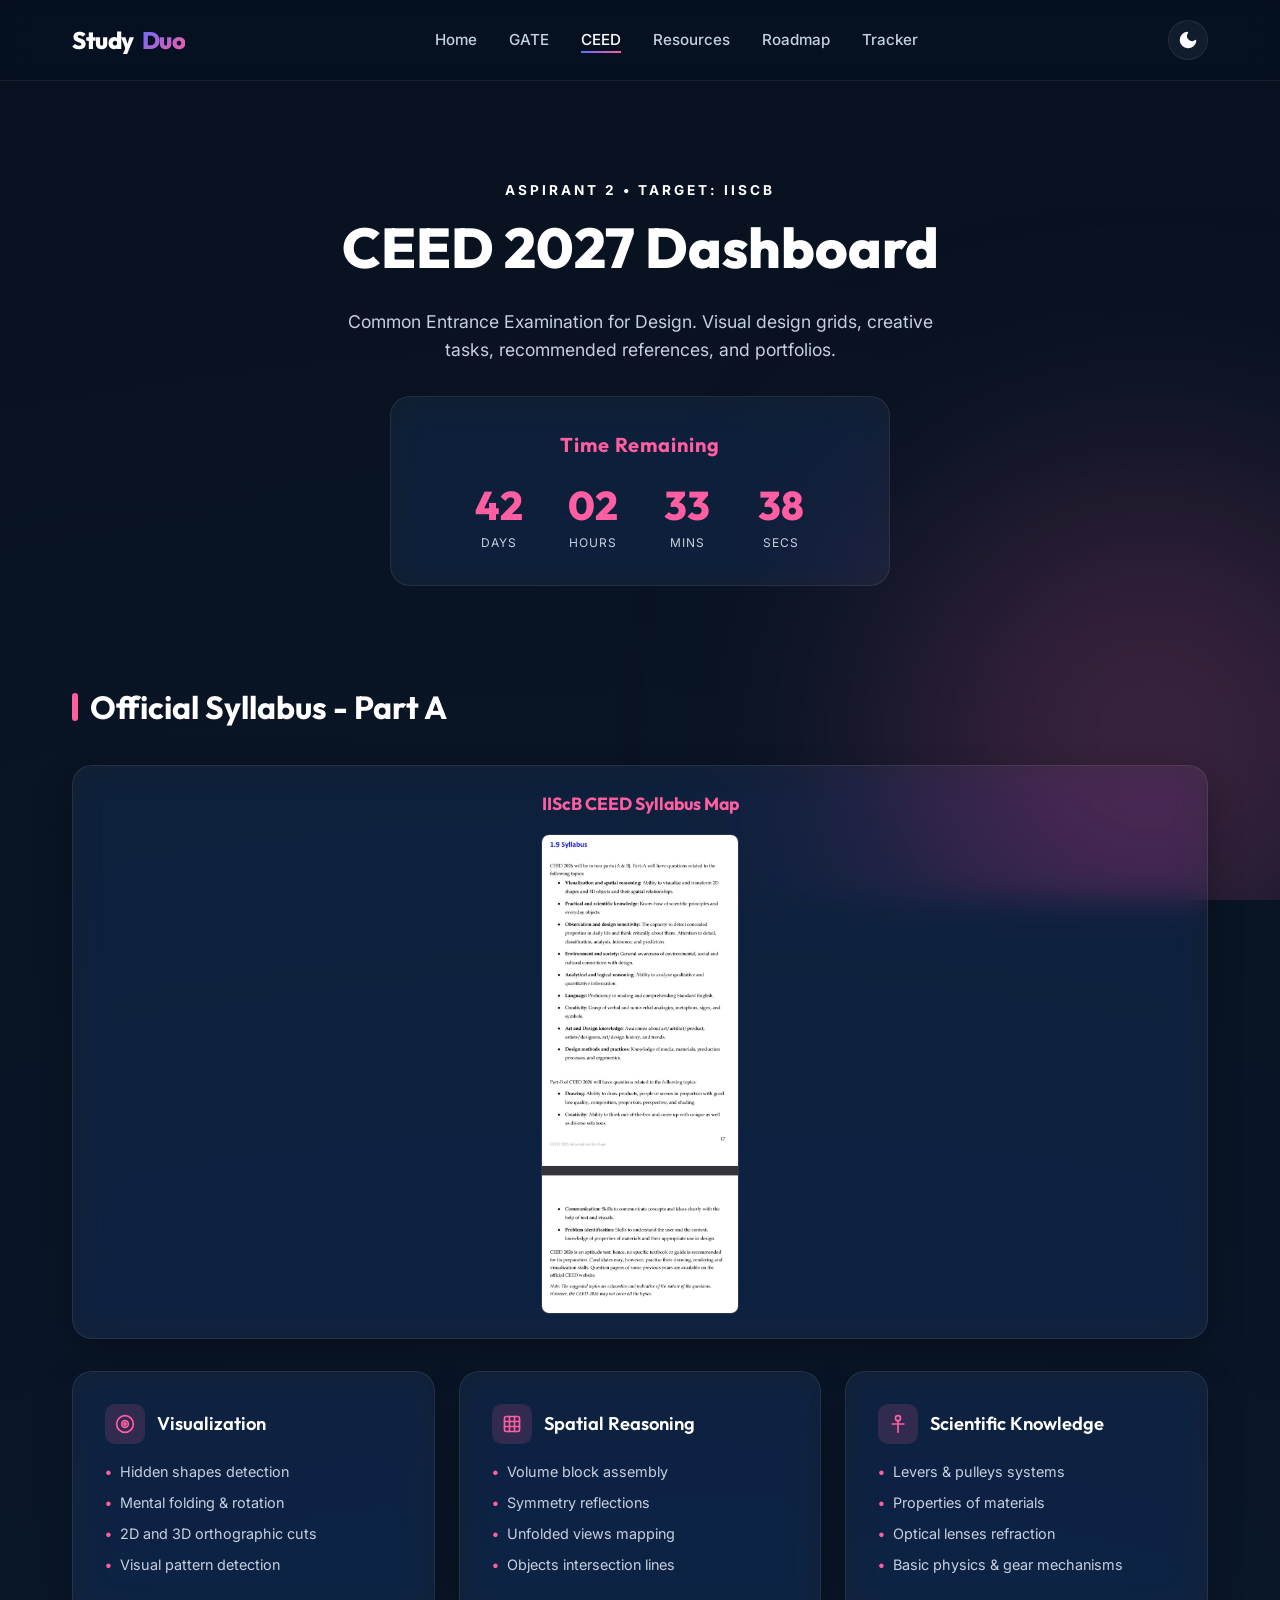
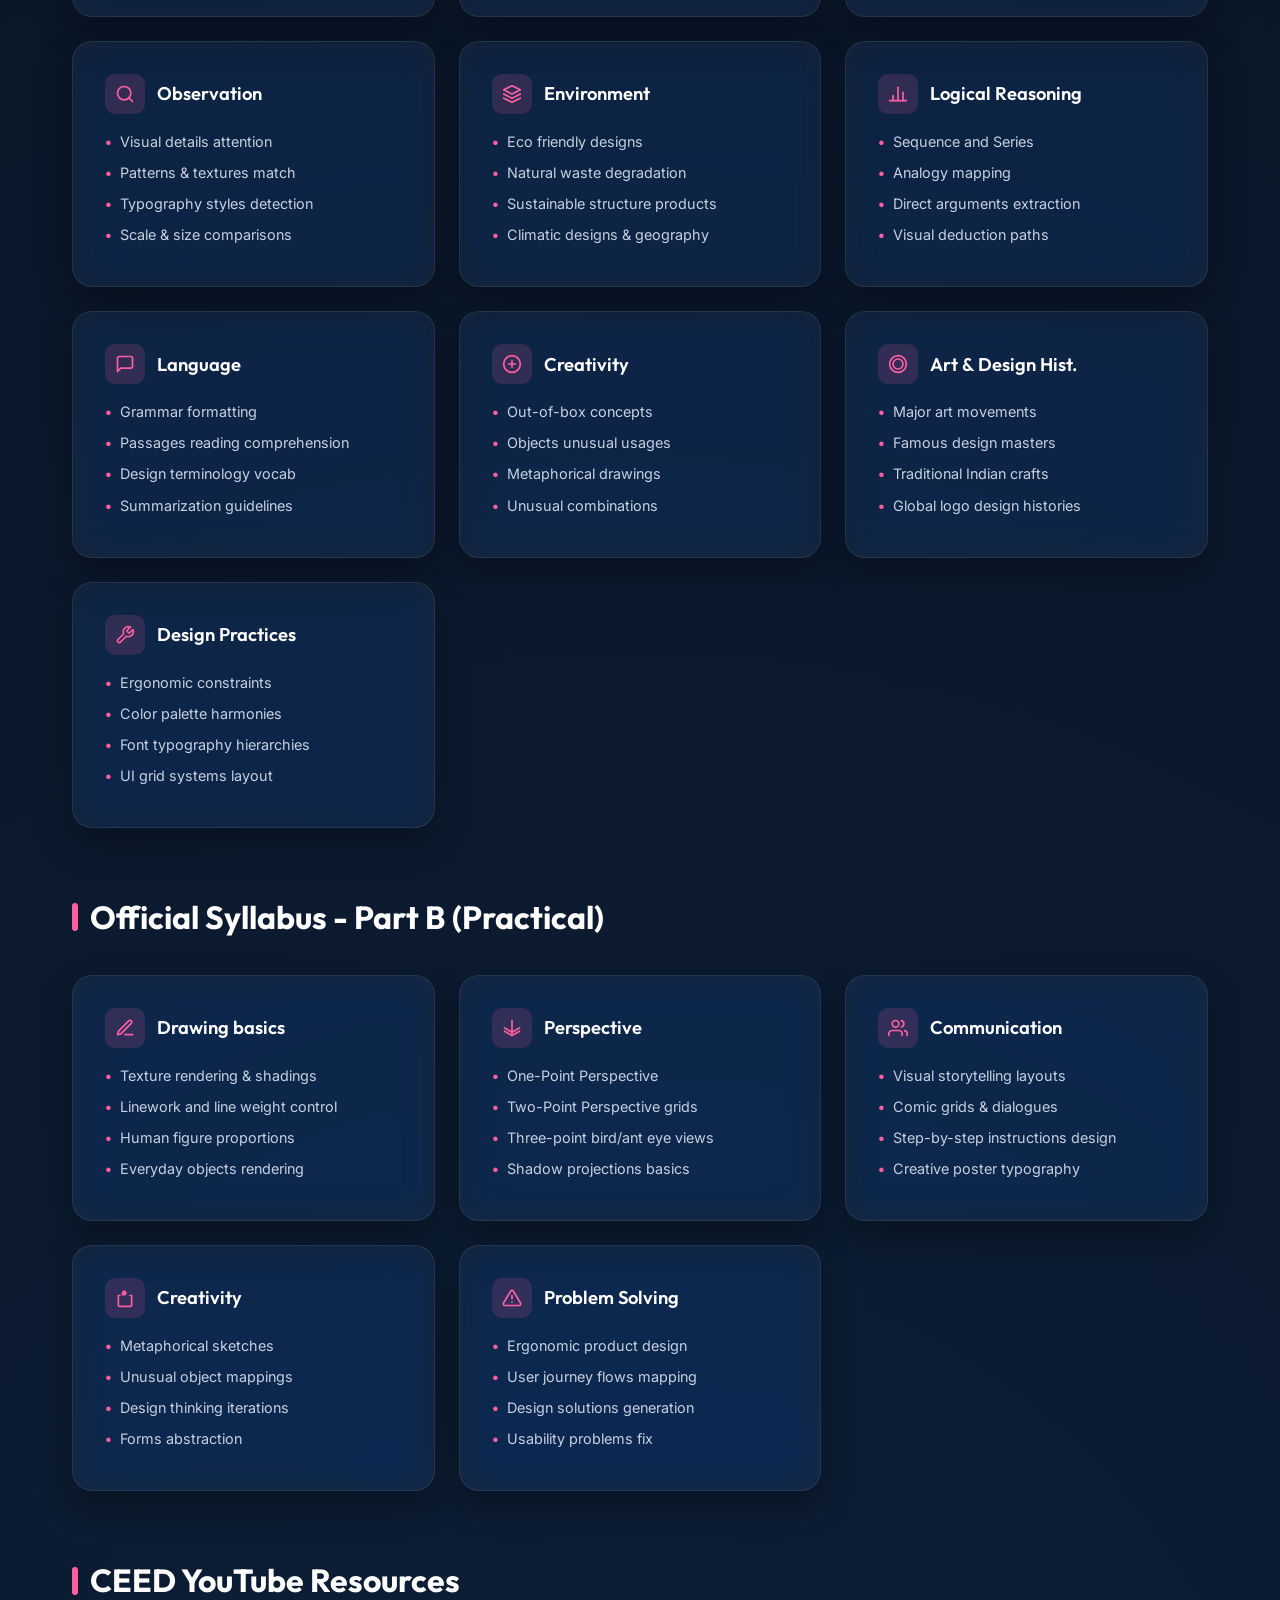
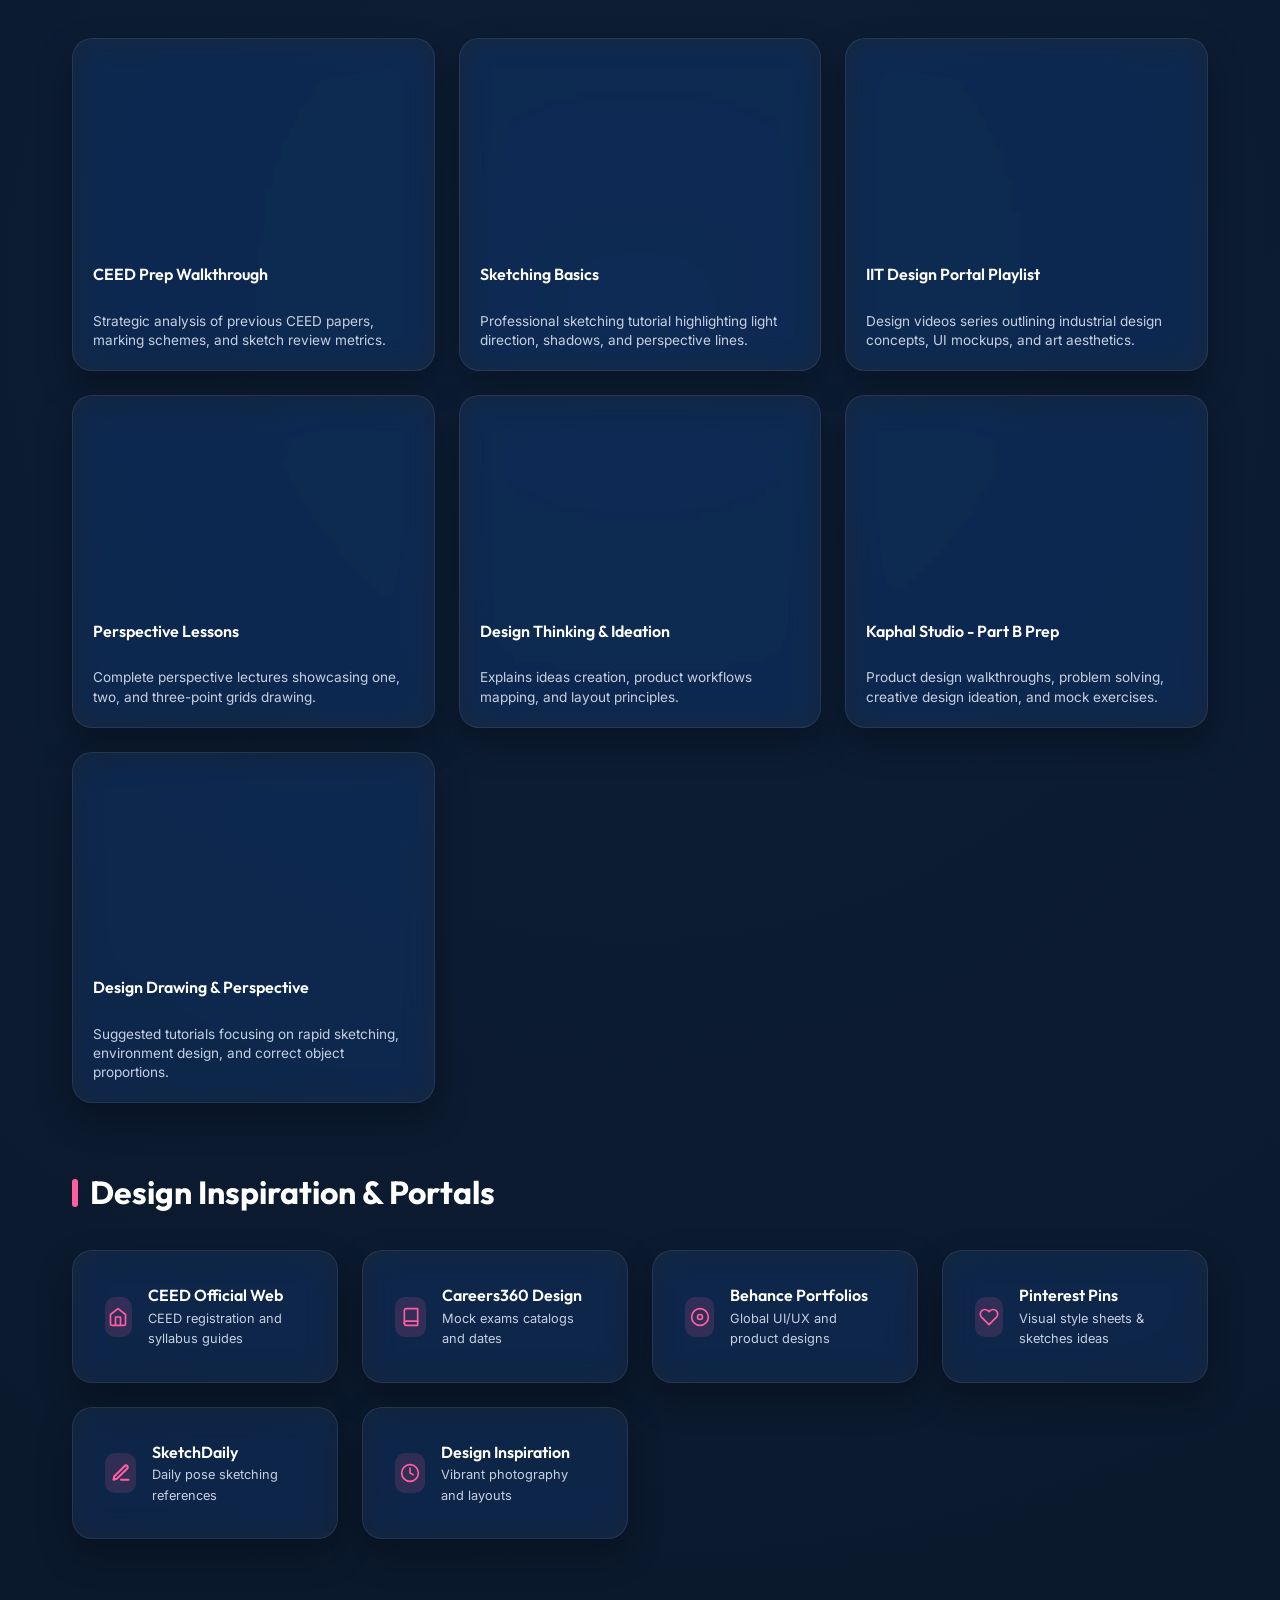
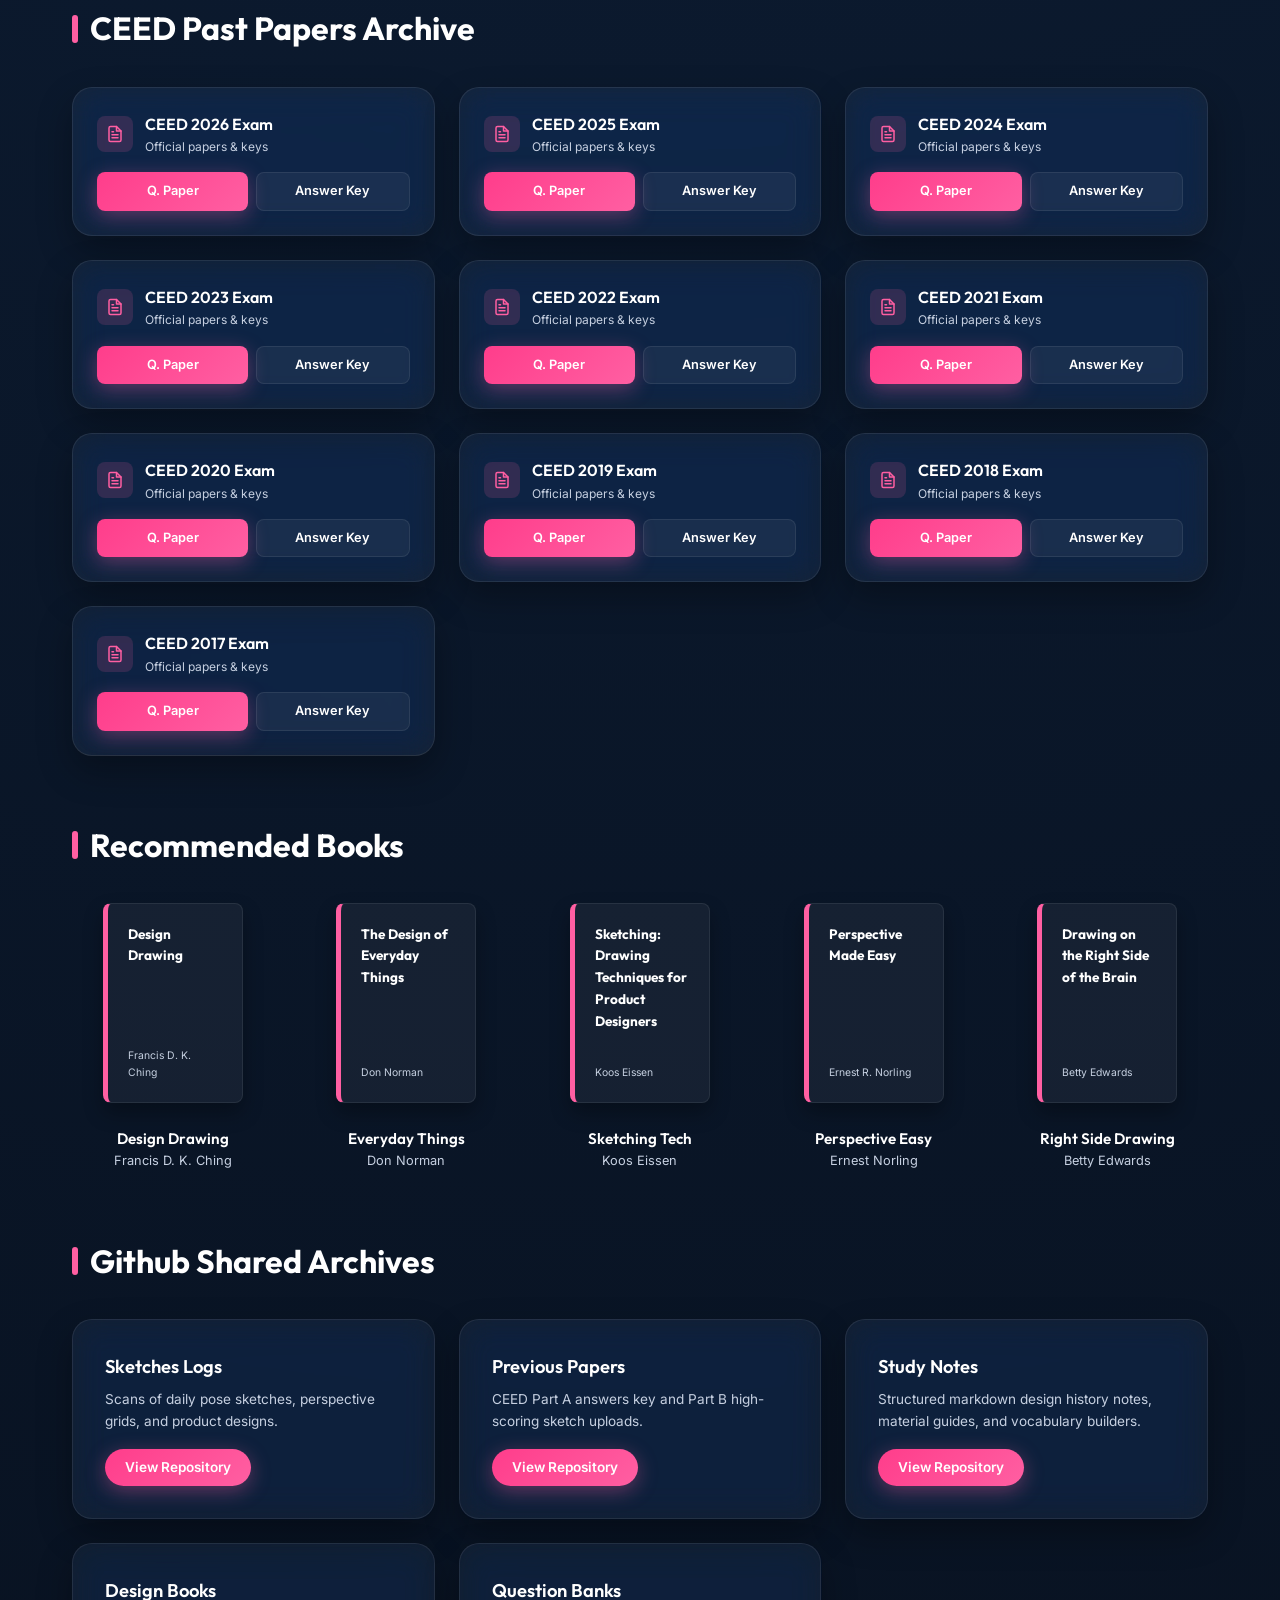
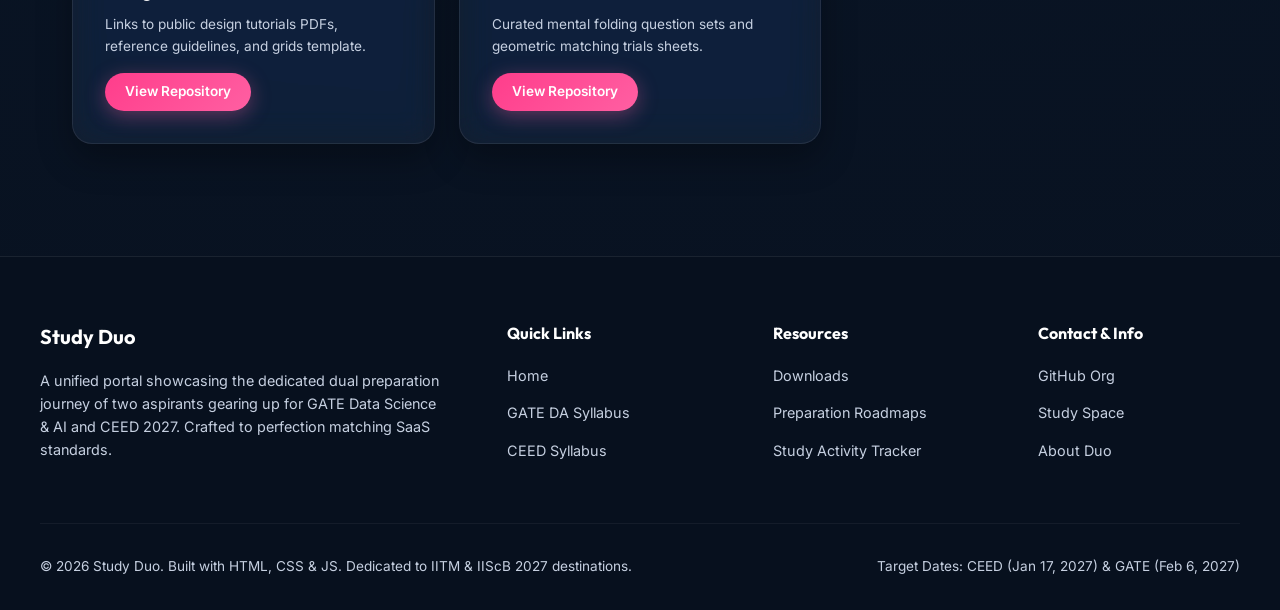
==== commit b72ebb39: "Add CEED 2017 & 2018 question papers and answer keys; fix ceed.html duplicate section" ====
--- a/pages/ceed.html
+++ b/pages/ceed.html
@@ -618,277 +618,6 @@
                 </div>
             </a>
 
-        </div>
-
-        <!-- SECTION 4.5: PAST PAPERS ARCHIVE -->
-        <h2 class="section-title accent-bar-pink">CEED Past Papers Archive</h2>
-        <div class="source-grid"
-            style="grid-template-columns: repeat(auto-fill, minmax(280px, 1fr)); margin-bottom: 4rem;">
-
-            <!-- CEED 2026 Paper -->
-            <div class="glass-card resource-card"
-                style="display: flex; flex-direction: column; gap: 1rem; padding: 1.5rem;">
-                <div style="display: flex; align-items: center; gap: 0.75rem;">
-                    <div class="syllabus-card-icon"
-                        style="background: rgba(255, 95, 162, 0.15); color: var(--primary-pink); width: 36px; height: 36px; border-radius: 8px;">
-                        <svg xmlns="http://www.w3.org/2000/svg" width="18" height="18" viewBox="0 0 24 24" fill="none"
-                            stroke="currentColor" stroke-width="2" stroke-linecap="round" stroke-linejoin="round">
-                            <path d="M14 2H6a2 2 0 0 0-2 2v16a2 2 0 0 0 2 2h12a2 2 0 0 0 2-2V8z"></path>
-                            <polyline points="14 2 14 8 20 8"></polyline>
-                            <line x1="16" y1="13" x2="8" y2="13"></line>
-                            <line x1="16" y1="17" x2="8" y2="17"></line>
-                            <polyline points="10 9 9 9 8 9"></polyline>
-                        </svg>
-                    </div>
-                    <div>
-                        <h4 style="font-family: var(--font-display); font-weight: 600; margin: 0; font-size: 1rem;">CEED
-                            2026 Exam</h4>
-                        <p style="font-size: 0.75rem; color: var(--text-secondary); margin: 0;">Official papers & keys
-                        </p>
-                    </div>
-                </div>
-                <div style="display: flex; gap: 0.5rem; width: 100%;">
-                    <a href="../syllabus/ceed/question_papers/CEED_2026_Question_Paper.pdf" target="_blank"
-                        class="btn btn-pink"
-                        style="padding: 0.5rem 1rem; font-size: 0.8rem; border-radius: 8px; flex: 1; text-align: center;">Q.
-                        Paper</a>
-                    <a href="../syllabus/ceed/answers/CEED_2026_Answer_Key.pdf" target="_blank" class="btn"
-                        style="padding: 0.5rem 1rem; font-size: 0.8rem; border-radius: 8px; flex: 1; text-align: center; background: rgba(255,255,255,0.05); border: 1px solid var(--card-border); color: #fff;">Answer
-                        Key</a>
-                </div>
-            </div>
-
-            <!-- CEED 2025 Paper -->
-            <div class="glass-card resource-card"
-                style="display: flex; flex-direction: column; gap: 1rem; padding: 1.5rem;">
-                <div style="display: flex; align-items: center; gap: 0.75rem;">
-                    <div class="syllabus-card-icon"
-                        style="background: rgba(255, 95, 162, 0.15); color: var(--primary-pink); width: 36px; height: 36px; border-radius: 8px;">
-                        <svg xmlns="http://www.w3.org/2000/svg" width="18" height="18" viewBox="0 0 24 24" fill="none"
-                            stroke="currentColor" stroke-width="2" stroke-linecap="round" stroke-linejoin="round">
-                            <path d="M14 2H6a2 2 0 0 0-2 2v16a2 2 0 0 0 2 2h12a2 2 0 0 0 2-2V8z"></path>
-                            <polyline points="14 2 14 8 20 8"></polyline>
-                            <line x1="16" y1="13" x2="8" y2="13"></line>
-                            <line x1="16" y1="17" x2="8" y2="17"></line>
-                            <polyline points="10 9 9 9 8 9"></polyline>
-                        </svg>
-                    </div>
-                    <div>
-                        <h4 style="font-family: var(--font-display); font-weight: 600; margin: 0; font-size: 1rem;">CEED
-                            2025 Exam</h4>
-                        <p style="font-size: 0.75rem; color: var(--text-secondary); margin: 0;">Official papers & keys
-                        </p>
-                    </div>
-                </div>
-                <div style="display: flex; gap: 0.5rem; width: 100%;">
-                    <a href="../syllabus/ceed/question_papers/CEED_2025_Question_Paper.pdf" target="_blank"
-                        class="btn btn-pink"
-                        style="padding: 0.5rem 1rem; font-size: 0.8rem; border-radius: 8px; flex: 1; text-align: center;">Q.
-                        Paper</a>
-                    <a href="../syllabus/ceed/answers/CEED_2025_Answer_Key.pdf" target="_blank" class="btn"
-                        style="padding: 0.5rem 1rem; font-size: 0.8rem; border-radius: 8px; flex: 1; text-align: center; background: rgba(255,255,255,0.05); border: 1px solid var(--card-border); color: #fff;">Answer
-                        Key</a>
-                </div>
-            </div>
-
-            <!-- CEED 2024 Paper -->
-            <div class="glass-card resource-card"
-                style="display: flex; flex-direction: column; gap: 1rem; padding: 1.5rem;">
-                <div style="display: flex; align-items: center; gap: 0.75rem;">
-                    <div class="syllabus-card-icon"
-                        style="background: rgba(255, 95, 162, 0.15); color: var(--primary-pink); width: 36px; height: 36px; border-radius: 8px;">
-                        <svg xmlns="http://www.w3.org/2000/svg" width="18" height="18" viewBox="0 0 24 24" fill="none"
-                            stroke="currentColor" stroke-width="2" stroke-linecap="round" stroke-linejoin="round">
-                            <path d="M14 2H6a2 2 0 0 0-2 2v16a2 2 0 0 0 2 2h12a2 2 0 0 0 2-2V8z"></path>
-                            <polyline points="14 2 14 8 20 8"></polyline>
-                            <line x1="16" y1="13" x2="8" y2="13"></line>
-                            <line x1="16" y1="17" x2="8" y2="17"></line>
-                            <polyline points="10 9 9 9 8 9"></polyline>
-                        </svg>
-                    </div>
-                    <div>
-                        <h4 style="font-family: var(--font-display); font-weight: 600; margin: 0; font-size: 1rem;">CEED
-                            2024 Exam</h4>
-                        <p style="font-size: 0.75rem; color: var(--text-secondary); margin: 0;">Official papers & keys
-                        </p>
-                    </div>
-                </div>
-                <div style="display: flex; gap: 0.5rem; width: 100%;">
-                    <a href="../syllabus/ceed/question_papers/CEED_2024_Question_Paper.pdf" target="_blank"
-                        class="btn btn-pink"
-                        style="padding: 0.5rem 1rem; font-size: 0.8rem; border-radius: 8px; flex: 1; text-align: center;">Q.
-                        Paper</a>
-                    <a href="../syllabus/ceed/answers/CEED_2024_Answer_Key.pdf" target="_blank" class="btn"
-                        style="padding: 0.5rem 1rem; font-size: 0.8rem; border-radius: 8px; flex: 1; text-align: center; background: rgba(255,255,255,0.05); border: 1px solid var(--card-border); color: #fff;">Answer
-                        Key</a>
-                </div>
-            </div>
-
-            <!-- CEED 2023 Paper -->
-            <div class="glass-card resource-card"
-                style="display: flex; flex-direction: column; gap: 1rem; padding: 1.5rem;">
-                <div style="display: flex; align-items: center; gap: 0.75rem;">
-                    <div class="syllabus-card-icon"
-                        style="background: rgba(255, 95, 162, 0.15); color: var(--primary-pink); width: 36px; height: 36px; border-radius: 8px;">
-                        <svg xmlns="http://www.w3.org/2000/svg" width="18" height="18" viewBox="0 0 24 24" fill="none"
-                            stroke="currentColor" stroke-width="2" stroke-linecap="round" stroke-linejoin="round">
-                            <path d="M14 2H6a2 2 0 0 0-2 2v16a2 2 0 0 0 2 2h12a2 2 0 0 0 2-2V8z"></path>
-                            <polyline points="14 2 14 8 20 8"></polyline>
-                            <line x1="16" y1="13" x2="8" y2="13"></line>
-                            <line x1="16" y1="17" x2="8" y2="17"></line>
-                            <polyline points="10 9 9 9 8 9"></polyline>
-                        </svg>
-                    </div>
-                    <div>
-                        <h4 style="font-family: var(--font-display); font-weight: 600; margin: 0; font-size: 1rem;">CEED
-                            2023 Exam</h4>
-                        <p style="font-size: 0.75rem; color: var(--text-secondary); margin: 0;">Official papers & keys
-                        </p>
-                    </div>
-                </div>
-                <div style="display: flex; gap: 0.5rem; width: 100%;">
-                    <a href="../syllabus/ceed/question_papers/CEED_2023_Question_Paper.pdf" target="_blank"
-                        class="btn btn-pink"
-                        style="padding: 0.5rem 1rem; font-size: 0.8rem; border-radius: 8px; flex: 1; text-align: center;">Q.
-                        Paper</a>
-                    <a href="../syllabus/ceed/answers/CEED_2023_Answer_Key.pdf" target="_blank" class="btn"
-                        style="padding: 0.5rem 1rem; font-size: 0.8rem; border-radius: 8px; flex: 1; text-align: center; background: rgba(255,255,255,0.05); border: 1px solid var(--card-border); color: #fff;">Answer
-                        Key</a>
-                </div>
-            </div>
-
-            <!-- CEED 2022 Paper -->
-            <div class="glass-card resource-card"
-                style="display: flex; flex-direction: column; gap: 1rem; padding: 1.5rem;">
-                <div style="display: flex; align-items: center; gap: 0.75rem;">
-                    <div class="syllabus-card-icon"
-                        style="background: rgba(255, 95, 162, 0.15); color: var(--primary-pink); width: 36px; height: 36px; border-radius: 8px;">
-                        <svg xmlns="http://www.w3.org/2000/svg" width="18" height="18" viewBox="0 0 24 24" fill="none"
-                            stroke="currentColor" stroke-width="2" stroke-linecap="round" stroke-linejoin="round">
-                            <path d="M14 2H6a2 2 0 0 0-2 2v16a2 2 0 0 0 2 2h12a2 2 0 0 0 2-2V8z"></path>
-                            <polyline points="14 2 14 8 20 8"></polyline>
-                            <line x1="16" y1="13" x2="8" y2="13"></line>
-                            <line x1="16" y1="17" x2="8" y2="17"></line>
-                            <polyline points="10 9 9 9 8 9"></polyline>
-                        </svg>
-                    </div>
-                    <div>
-                        <h4 style="font-family: var(--font-display); font-weight: 600; margin: 0; font-size: 1rem;">CEED
-                            2022 Exam</h4>
-                        <p style="font-size: 0.75rem; color: var(--text-secondary); margin: 0;">Official papers & keys
-                        </p>
-                    </div>
-                </div>
-                <div style="display: flex; gap: 0.5rem; width: 100%;">
-                    <a href="../syllabus/ceed/question_papers/CEED_2022_Qestion_Paper.pdf" target="_blank"
-                        class="btn btn-pink"
-                        style="padding: 0.5rem 1rem; font-size: 0.8rem; border-radius: 8px; flex: 1; text-align: center;">Q.
-                        Paper</a>
-                    <a href="../syllabus/ceed/answers/CEED_2022_Answer_Key.pdf" target="_blank" class="btn"
-                        style="padding: 0.5rem 1rem; font-size: 0.8rem; border-radius: 8px; flex: 1; text-align: center; background: rgba(255,255,255,0.05); border: 1px solid var(--card-border); color: #fff;">Answer
-                        Key</a>
-                </div>
-            </div>
-
-            <!-- CEED 2021 Paper -->
-            <div class="glass-card resource-card"
-                style="display: flex; flex-direction: column; gap: 1rem; padding: 1.5rem;">
-                <div style="display: flex; align-items: center; gap: 0.75rem;">
-                    <div class="syllabus-card-icon"
-                        style="background: rgba(255, 95, 162, 0.15); color: var(--primary-pink); width: 36px; height: 36px; border-radius: 8px;">
-                        <svg xmlns="http://www.w3.org/2000/svg" width="18" height="18" viewBox="0 0 24 24" fill="none"
-                            stroke="currentColor" stroke-width="2" stroke-linecap="round" stroke-linejoin="round">
-                            <path d="M14 2H6a2 2 0 0 0-2 2v16a2 2 0 0 0 2 2h12a2 2 0 0 0 2-2V8z"></path>
-                            <polyline points="14 2 14 8 20 8"></polyline>
-                            <line x1="16" y1="13" x2="8" y2="13"></line>
-                            <line x1="16" y1="17" x2="8" y2="17"></line>
-                            <polyline points="10 9 9 9 8 9"></polyline>
-                        </svg>
-                    </div>
-                    <div>
-                        <h4 style="font-family: var(--font-display); font-weight: 600; margin: 0; font-size: 1rem;">CEED
-                            2021 Exam</h4>
-                        <p style="font-size: 0.75rem; color: var(--text-secondary); margin: 0;">Official papers & keys
-                        </p>
-                    </div>
-                </div>
-                <div style="display: flex; gap: 0.5rem; width: 100%;">
-                    <a href="../syllabus/ceed/question_papers/CEED_2021_Question_Paper.pdf" target="_blank"
-                        class="btn btn-pink"
-                        style="padding: 0.5rem 1rem; font-size: 0.8rem; border-radius: 8px; flex: 1; text-align: center;">Q.
-                        Paper</a>
-                    <a href="../syllabus/ceed/answers/CEED_2021_Answer_Key.pdf" target="_blank" class="btn"
-                        style="padding: 0.5rem 1rem; font-size: 0.8rem; border-radius: 8px; flex: 1; text-align: center; background: rgba(255,255,255,0.05); border: 1px solid var(--card-border); color: #fff;">Answer
-                        Key</a>
-                </div>
-            </div>
-
-            <!-- CEED 2020 Paper -->
-            <div class="glass-card resource-card"
-                style="display: flex; flex-direction: column; gap: 1rem; padding: 1.5rem;">
-                <div style="display: flex; align-items: center; gap: 0.75rem;">
-                    <div class="syllabus-card-icon"
-                        style="background: rgba(255, 95, 162, 0.15); color: var(--primary-pink); width: 36px; height: 36px; border-radius: 8px;">
-                        <svg xmlns="http://www.w3.org/2000/svg" width="18" height="18" viewBox="0 0 24 24" fill="none"
-                            stroke="currentColor" stroke-width="2" stroke-linecap="round" stroke-linejoin="round">
-                            <path d="M14 2H6a2 2 0 0 0-2 2v16a2 2 0 0 0 2 2h12a2 2 0 0 0 2-2V8z"></path>
-                            <polyline points="14 2 14 8 20 8"></polyline>
-                            <line x1="16" y1="13" x2="8" y2="13"></line>
-                            <line x1="16" y1="17" x2="8" y2="17"></line>
-                            <polyline points="10 9 9 9 8 9"></polyline>
-                        </svg>
-                    </div>
-                    <div>
-                        <h4 style="font-family: var(--font-display); font-weight: 600; margin: 0; font-size: 1rem;">CEED
-                            2020 Exam</h4>
-                        <p style="font-size: 0.75rem; color: var(--text-secondary); margin: 0;">Official papers & keys
-                        </p>
-                    </div>
-                </div>
-                <div style="display: flex; gap: 0.5rem; width: 100%;">
-                    <a href="../syllabus/ceed/question_papers/CEED_2020_Question_Paper.pdf" target="_blank"
-                        class="btn btn-pink"
-                        style="padding: 0.5rem 1rem; font-size: 0.8rem; border-radius: 8px; flex: 1; text-align: center;">Q.
-                        Paper</a>
-                    <a href="../syllabus/ceed/answers/CEED_2020_Answer_Key.pdf" target="_blank" class="btn"
-                        style="padding: 0.5rem 1rem; font-size: 0.8rem; border-radius: 8px; flex: 1; text-align: center; background: rgba(255,255,255,0.05); border: 1px solid var(--card-border); color: #fff;">Answer
-                        Key</a>
-                </div>
-            </div>
-
-            <!-- CEED 2019 Paper -->
-            <div class="glass-card resource-card"
-                style="display: flex; flex-direction: column; gap: 1rem; padding: 1.5rem;">
-                <div style="display: flex; align-items: center; gap: 0.75rem;">
-                    <div class="syllabus-card-icon"
-                        style="background: rgba(255, 95, 162, 0.15); color: var(--primary-pink); width: 36px; height: 36px; border-radius: 8px;">
-                        <svg xmlns="http://www.w3.org/2000/svg" width="18" height="18" viewBox="0 0 24 24" fill="none"
-                            stroke="currentColor" stroke-width="2" stroke-linecap="round" stroke-linejoin="round">
-                            <path d="M14 2H6a2 2 0 0 0-2 2v16a2 2 0 0 0 2 2h12a2 2 0 0 0 2-2V8z"></path>
-                            <polyline points="14 2 14 8 20 8"></polyline>
-                            <line x1="16" y1="13" x2="8" y2="13"></line>
-                            <line x1="16" y1="17" x2="8" y2="17"></line>
-                            <polyline points="10 9 9 9 8 9"></polyline>
-                        </svg>
-                    </div>
-                    <div>
-                        <h4 style="font-family: var(--font-display); font-weight: 600; margin: 0; font-size: 1rem;">CEED
-                            2019 Exam</h4>
-                        <p style="font-size: 0.75rem; color: var(--text-secondary); margin: 0;">Official papers & keys
-                        </p>
-                    </div>
-                </div>
-                <div style="display: flex; gap: 0.5rem; width: 100%;">
-                    <a href="../syllabus/ceed/question_papers/CEED_2019_Question_Paper.pdf" target="_blank"
-                        class="btn btn-pink"
-                        style="padding: 0.5rem 1rem; font-size: 0.8rem; border-radius: 8px; flex: 1; text-align: center;">Q.
-                        Paper</a>
-                    <a href="../syllabus/ceed/answers/CEED_2019_Answer_Key.pdf" target="_blank" class="btn"
-                        style="padding: 0.5rem 1rem; font-size: 0.8rem; border-radius: 8px; flex: 1; text-align: center; background: rgba(255,255,255,0.05); border: 1px solid var(--card-border); color: #fff;">Answer
-                        Key</a>
-                </div>
-            </div>
-
             <!-- Link 6: Design Inspiration -->
             <a href="https://www.designspiration.com/" target="_blank" class="glass-card source-card">
                 <div class="syllabus-card-icon"
@@ -1176,6 +905,72 @@
                 </div>
             </div>
 
+            <!-- CEED 2018 Paper -->
+            <div class="glass-card resource-card"
+                style="display: flex; flex-direction: column; gap: 1rem; padding: 1.5rem;">
+                <div style="display: flex; align-items: center; gap: 0.75rem;">
+                    <div class="syllabus-card-icon"
+                        style="background: rgba(255, 95, 162, 0.15); color: var(--primary-pink); width: 36px; height: 36px; border-radius: 8px;">
+                        <svg xmlns="http://www.w3.org/2000/svg" width="18" height="18" viewBox="0 0 24 24" fill="none"
+                            stroke="currentColor" stroke-width="2" stroke-linecap="round" stroke-linejoin="round">
+                            <path d="M14 2H6a2 2 0 0 0-2 2v16a2 2 0 0 0 2 2h12a2 2 0 0 0 2-2V8z"></path>
+                            <polyline points="14 2 14 8 20 8"></polyline>
+                            <line x1="16" y1="13" x2="8" y2="13"></line>
+                            <line x1="16" y1="17" x2="8" y2="17"></line>
+                            <polyline points="10 9 9 9 8 9"></polyline>
+                        </svg>
+                    </div>
+                    <div>
+                        <h4 style="font-family: var(--font-display); font-weight: 600; margin: 0; font-size: 1rem;">CEED
+                            2018 Exam</h4>
+                        <p style="font-size: 0.75rem; color: var(--text-secondary); margin: 0;">Official papers & keys
+                        </p>
+                    </div>
+                </div>
+                <div style="display: flex; gap: 0.5rem; width: 100%;">
+                    <a href="../syllabus/ceed/question_papers/CEED_2018_Question_Paper.pdf" target="_blank"
+                        class="btn btn-pink"
+                        style="padding: 0.5rem 1rem; font-size: 0.8rem; border-radius: 8px; flex: 1; text-align: center;">Q.
+                        Paper</a>
+                    <a href="../syllabus/ceed/answers/CEED_2018_Answer_Key.pdf" target="_blank" class="btn"
+                        style="padding: 0.5rem 1rem; font-size: 0.8rem; border-radius: 8px; flex: 1; text-align: center; background: rgba(255,255,255,0.05); border: 1px solid var(--card-border); color: #fff;">Answer
+                        Key</a>
+                </div>
+            </div>
+
+            <!-- CEED 2017 Paper -->
+            <div class="glass-card resource-card"
+                style="display: flex; flex-direction: column; gap: 1rem; padding: 1.5rem;">
+                <div style="display: flex; align-items: center; gap: 0.75rem;">
+                    <div class="syllabus-card-icon"
+                        style="background: rgba(255, 95, 162, 0.15); color: var(--primary-pink); width: 36px; height: 36px; border-radius: 8px;">
+                        <svg xmlns="http://www.w3.org/2000/svg" width="18" height="18" viewBox="0 0 24 24" fill="none"
+                            stroke="currentColor" stroke-width="2" stroke-linecap="round" stroke-linejoin="round">
+                            <path d="M14 2H6a2 2 0 0 0-2 2v16a2 2 0 0 0 2 2h12a2 2 0 0 0 2-2V8z"></path>
+                            <polyline points="14 2 14 8 20 8"></polyline>
+                            <line x1="16" y1="13" x2="8" y2="13"></line>
+                            <line x1="16" y1="17" x2="8" y2="17"></line>
+                            <polyline points="10 9 9 9 8 9"></polyline>
+                        </svg>
+                    </div>
+                    <div>
+                        <h4 style="font-family: var(--font-display); font-weight: 600; margin: 0; font-size: 1rem;">CEED
+                            2017 Exam</h4>
+                        <p style="font-size: 0.75rem; color: var(--text-secondary); margin: 0;">Official papers & keys
+                        </p>
+                    </div>
+                </div>
+                <div style="display: flex; gap: 0.5rem; width: 100%;">
+                    <a href="../syllabus/ceed/question_papers/CEED_2017_Question_Paper.pdf" target="_blank"
+                        class="btn btn-pink"
+                        style="padding: 0.5rem 1rem; font-size: 0.8rem; border-radius: 8px; flex: 1; text-align: center;">Q.
+                        Paper</a>
+                    <a href="../syllabus/ceed/answers/CEED_2017_Answer_Key.pdf" target="_blank" class="btn"
+                        style="padding: 0.5rem 1rem; font-size: 0.8rem; border-radius: 8px; flex: 1; text-align: center; background: rgba(255,255,255,0.05); border: 1px solid var(--card-border); color: #fff;">Answer
+                        Key</a>
+                </div>
+            </div>
+
         </div>
 
         <!-- SECTION 5: RECOMMENDED READS -->
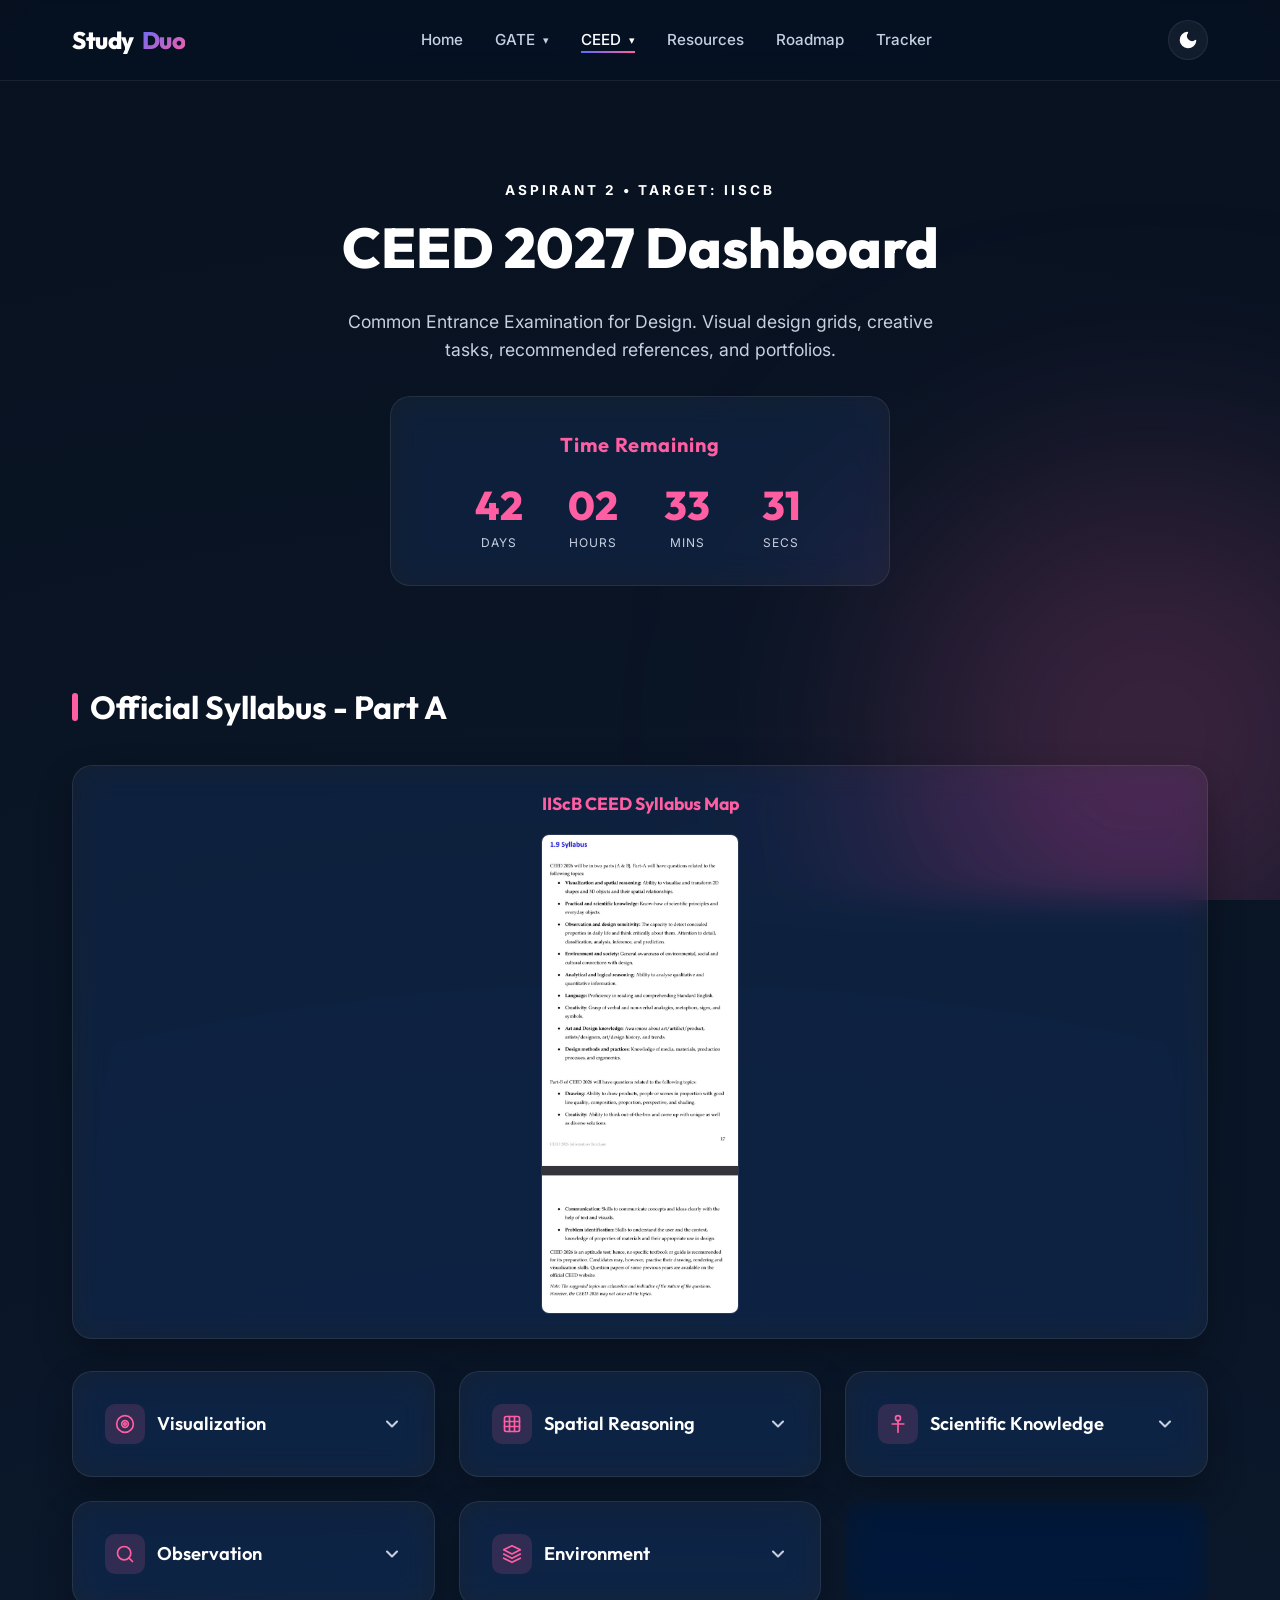
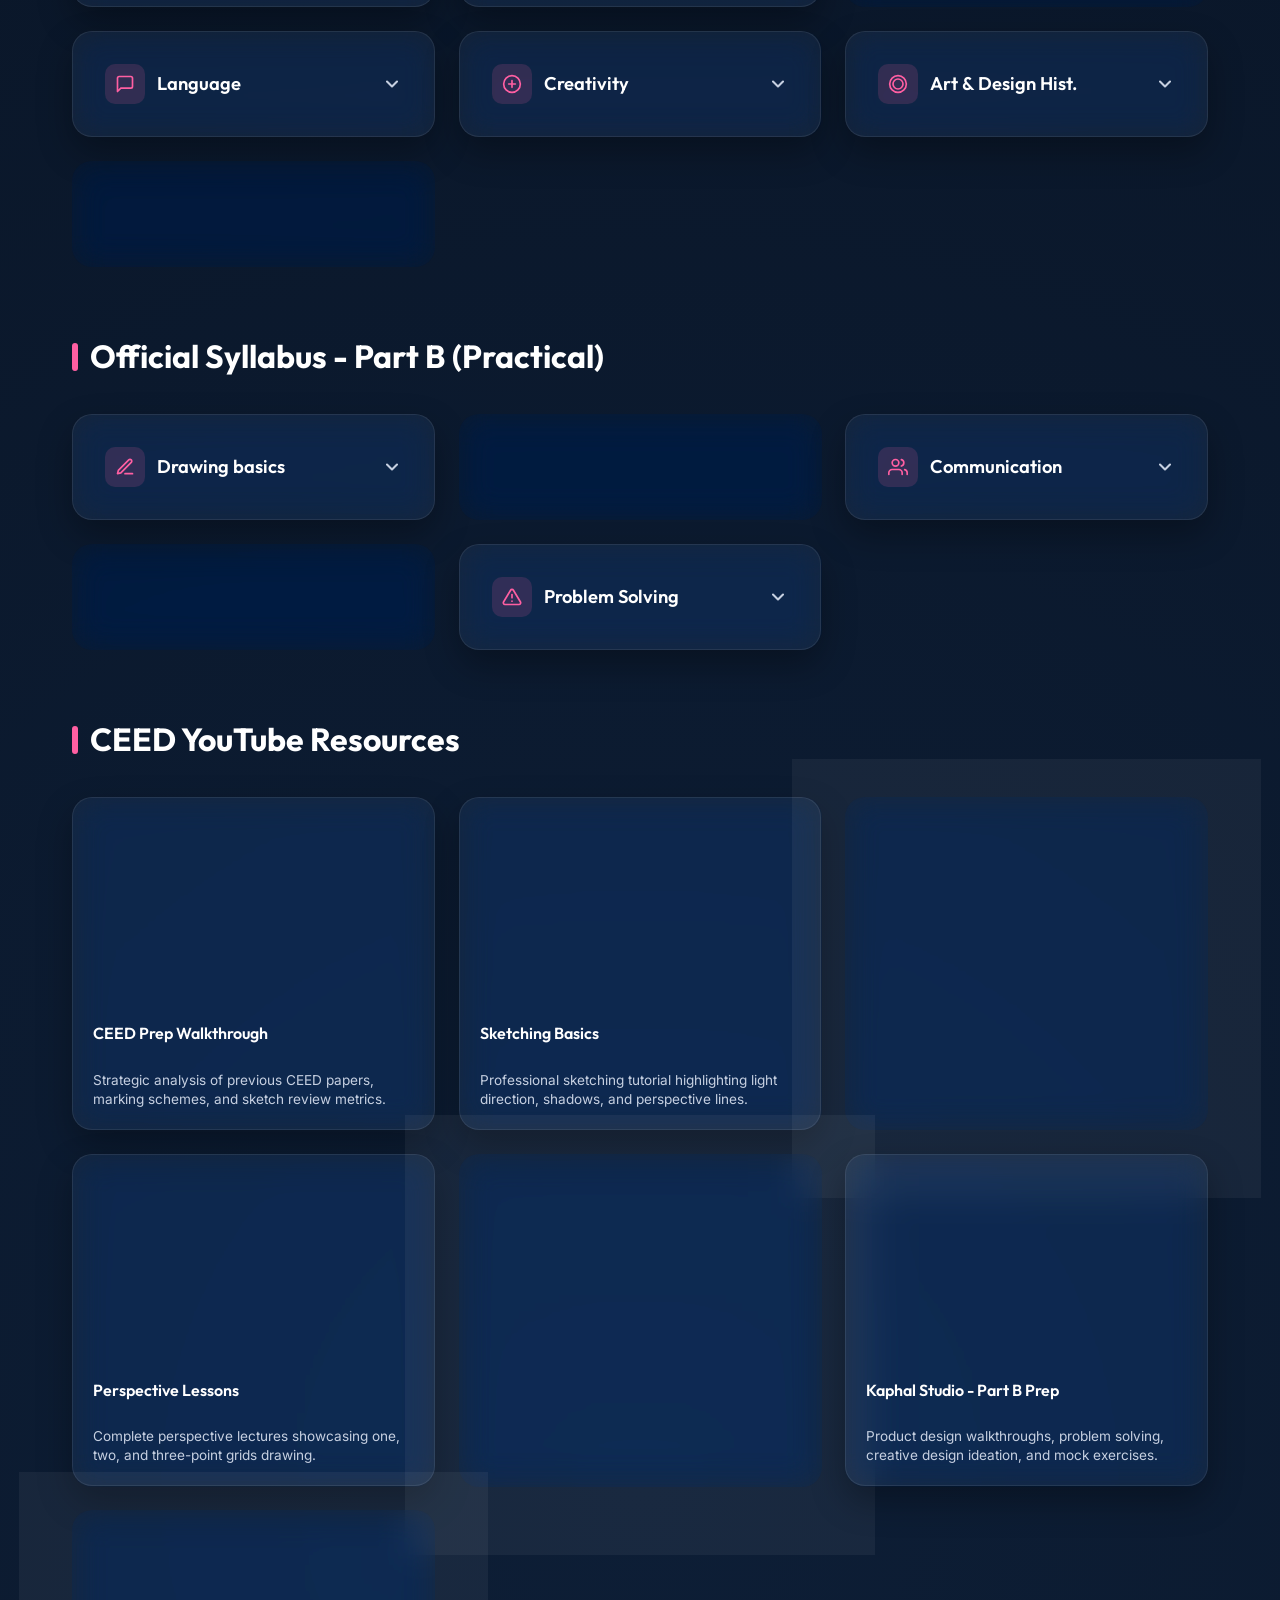
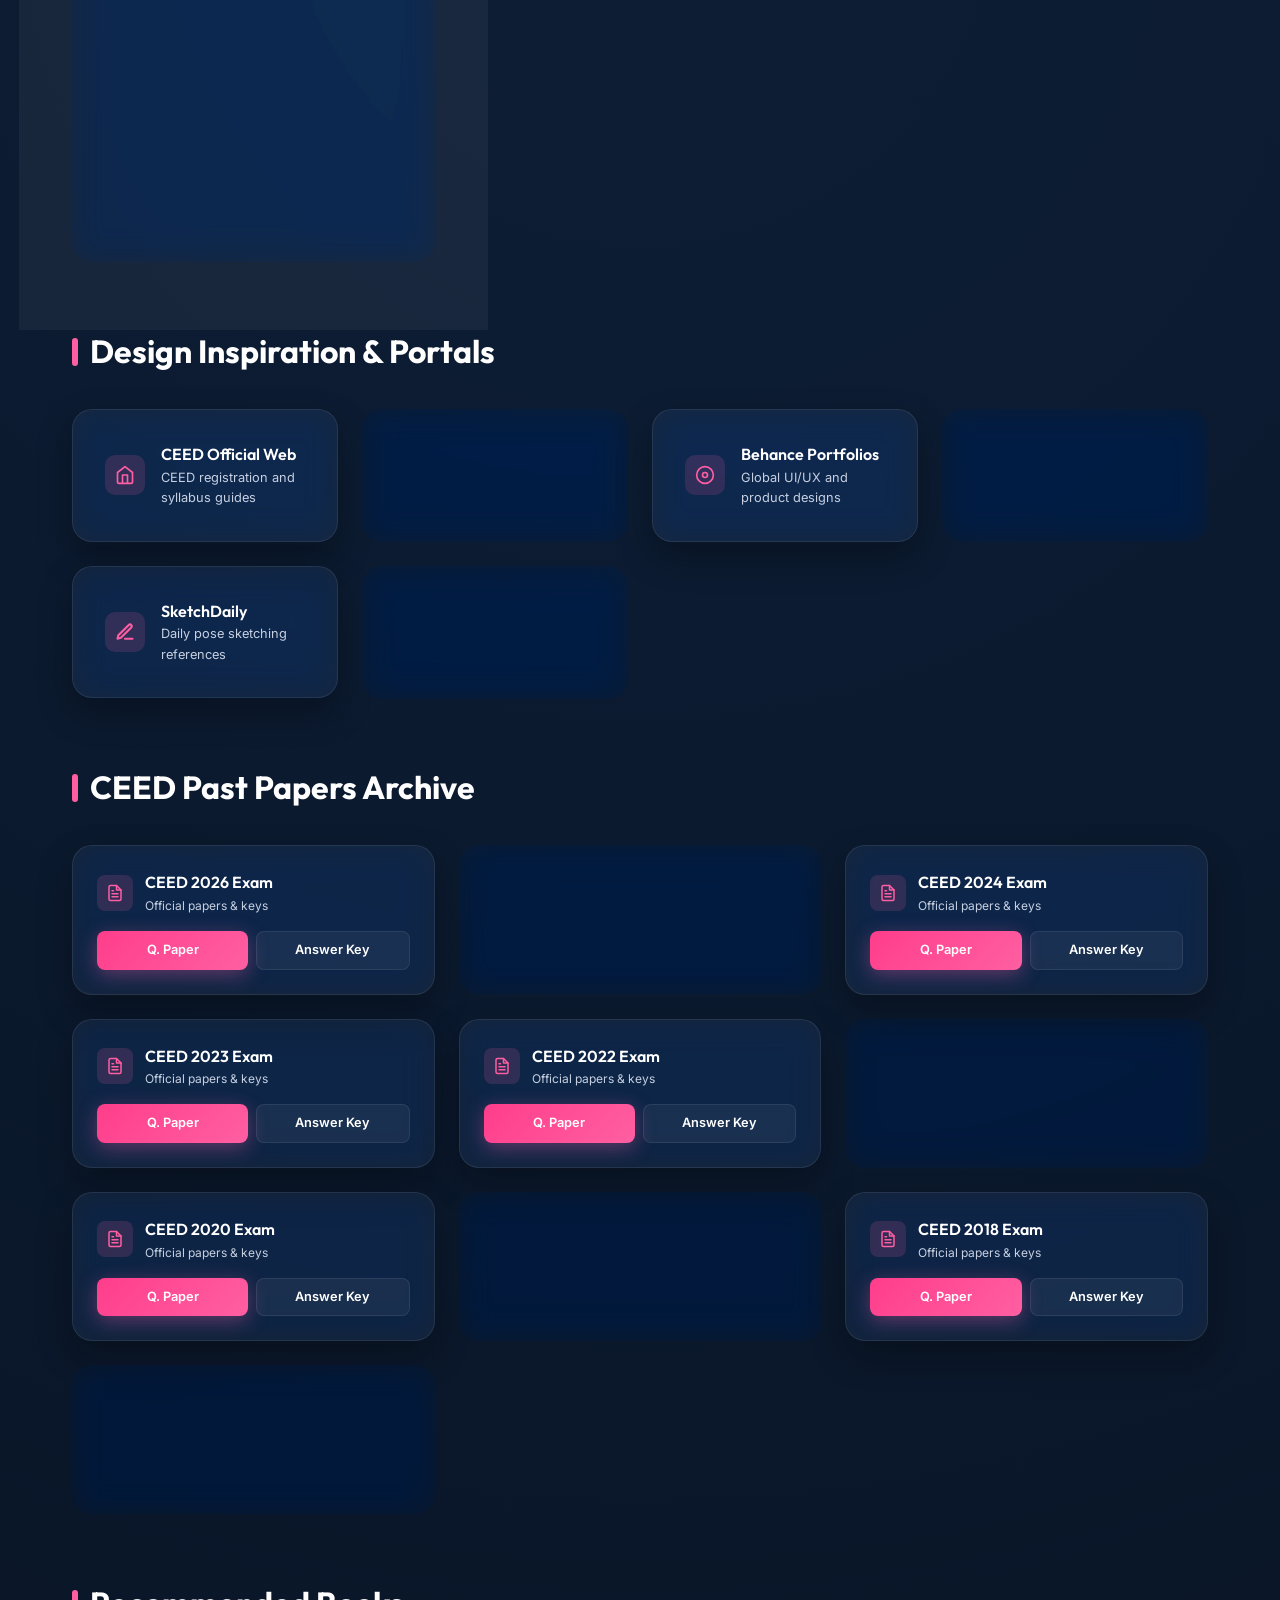
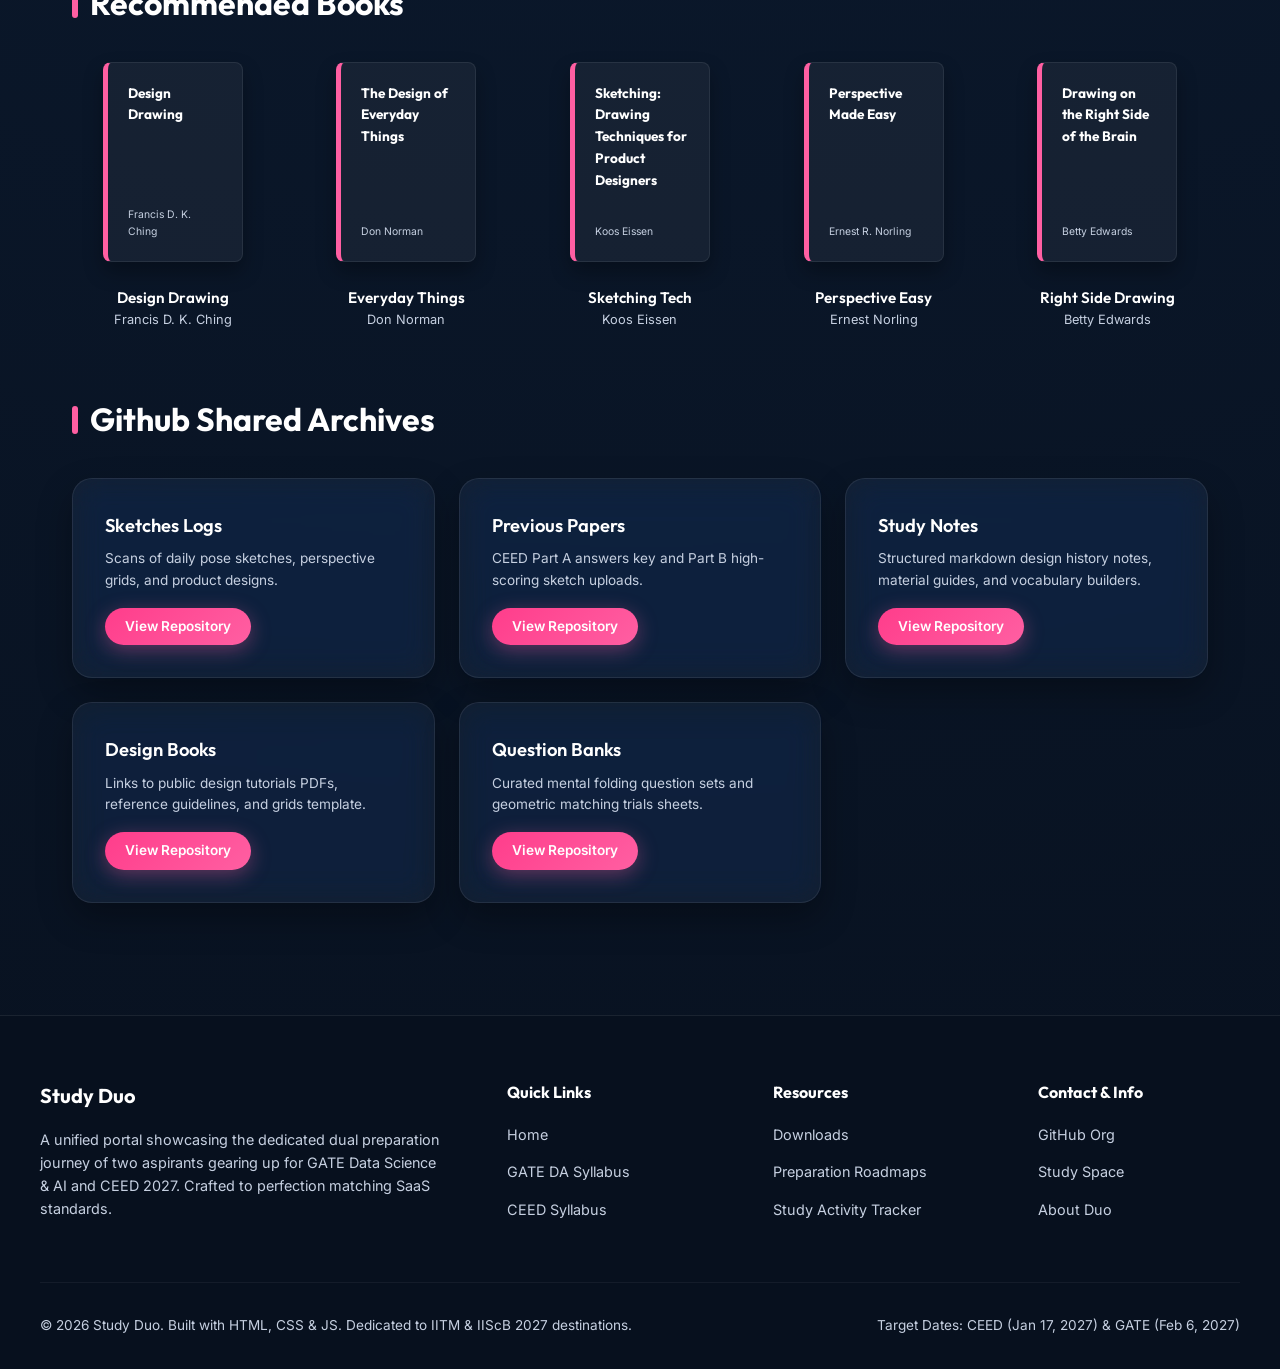
==== commit f7608b2c: "Add GATE/CEED section dropdown nav (hover PC, tap mobile)" ====
--- a/pages/ceed.html
+++ b/pages/ceed.html
@@ -24,8 +24,24 @@
 
             <ul class="nav-links" id="nav-links">
                 <li><a href="../index.html">Home</a></li>
-                <li><a href="gate.html">GATE</a></li>
-                <li><a href="ceed.html" class="active">CEED</a></li>
+                <li class="nav-dropdown" data-theme="blue">
+                    <a href="gate.html">GATE <span class="dd-arrow">▾</span></a>
+                    <div class="dropdown-menu">
+                        <a href="gate.html#gate-syllabus">📘 Syllabus</a>
+                        <a href="gate.html#gate-youtube">▶ YouTube Playlists</a>
+                        <div class="dd-divider"></div>
+                        <a href="gate.html#gate-papers">📄 Past Papers</a>
+                    </div>
+                </li>
+                <li class="nav-dropdown" data-theme="pink">
+                    <a href="ceed.html" class="active">CEED <span class="dd-arrow">▾</span></a>
+                    <div class="dropdown-menu">
+                        <a href="ceed.html#ceed-syllabus">🎨 Syllabus Part A</a>
+                        <a href="ceed.html#ceed-part-b">✏️ Syllabus Part B</a>
+                        <div class="dd-divider"></div>
+                        <a href="ceed.html#ceed-papers">📄 Past Papers</a>
+                    </div>
+                </li>
                 <li><a href="resources.html">Resources</a></li>
                 <li><a href="roadmap.html">Roadmap</a></li>
                 <li><a href="tracker.html">Tracker</a></li>
@@ -98,7 +114,7 @@
     <div class="container">
 
         <!-- SECTION 1: PART A SYLLABUS -->
-        <h2 class="section-title accent-bar-pink">Official Syllabus - Part A</h2>
+        <h2 id="ceed-syllabus" class="section-title accent-bar-pink">Official Syllabus - Part A</h2>
 
         <!-- Syllabus Infographic Display -->
         <div class="glass-card"
@@ -327,7 +343,7 @@
         </div>
 
         <!-- SECTION 2: PART B SYLLABUS -->
-        <h2 class="section-title accent-bar-pink">Official Syllabus - Part B (Practical)</h2>
+        <h2 id="ceed-part-b" class="section-title accent-bar-pink">Official Syllabus - Part B (Practical)</h2>
         <div class="cards-grid">
 
             <!-- Card 1: Drawing -->
@@ -637,7 +653,7 @@
         </div>
 
         <!-- SECTION 4.5: PAST PAPERS ARCHIVE -->
-        <h2 class="section-title accent-bar-pink">CEED Past Papers Archive</h2>
+        <h2 id="ceed-papers" class="section-title accent-bar-pink">CEED Past Papers Archive</h2>
         <div class="source-grid"
             style="grid-template-columns: repeat(auto-fill, minmax(280px, 1fr)); margin-bottom: 4rem;">
 
--- a/css/style.css
+++ b/css/style.css
@@ -267,6 +267,153 @@
     transform-origin: left;
 }
 
+/* ── Nav Dropdown (GATE / CEED section jump) ── */
+.nav-dropdown {
+    position: relative;
+}
+
+/* Small chevron next to the trigger text */
+.nav-dropdown>a::before {
+    content: '';
+}
+
+.nav-dropdown>a .dd-arrow {
+    display: inline-block;
+    margin-left: 4px;
+    font-style: normal;
+    font-size: 0.7rem;
+    transition: transform 0.25s ease;
+    vertical-align: middle;
+}
+
+.nav-dropdown.dropdown-open>a .dd-arrow,
+.nav-dropdown:hover>a .dd-arrow {
+    transform: rotate(180deg);
+}
+
+/* The floating dropdown panel */
+.dropdown-menu {
+    position: absolute;
+    top: calc(100% + 14px);
+    left: 50%;
+    transform: translateX(-50%);
+    min-width: 180px;
+    background: var(--nav-bg);
+    backdrop-filter: var(--backdrop-filter);
+    -webkit-backdrop-filter: var(--backdrop-filter);
+    border: 1px solid var(--card-border);
+    border-radius: 12px;
+    padding: 0.5rem 0;
+    box-shadow: 0 16px 40px rgba(0, 0, 0, 0.35);
+    opacity: 0;
+    pointer-events: none;
+    transform: translateX(-50%) translateY(-6px);
+    transition: opacity 0.22s ease, transform 0.22s ease;
+    z-index: 200;
+}
+
+/* Show on desktop hover */
+@media (hover: hover) {
+    .nav-dropdown:hover .dropdown-menu {
+        opacity: 1;
+        pointer-events: auto;
+        transform: translateX(-50%) translateY(0);
+    }
+}
+
+/* Show on touch via JS class */
+.nav-dropdown.dropdown-open .dropdown-menu {
+    opacity: 1;
+    pointer-events: auto;
+    transform: translateX(-50%) translateY(0);
+}
+
+/* Small caret pointer */
+.dropdown-menu::before {
+    content: '';
+    position: absolute;
+    top: -7px;
+    left: 50%;
+    transform: translateX(-50%);
+    width: 12px;
+    height: 12px;
+    background: var(--nav-bg);
+    border-left: 1px solid var(--card-border);
+    border-top: 1px solid var(--card-border);
+    transform: translateX(-50%) rotate(45deg);
+}
+
+/* Individual dropdown items */
+.dropdown-menu a {
+    display: flex;
+    align-items: center;
+    gap: 0.6rem;
+    padding: 0.6rem 1.1rem;
+    font-size: 0.88rem !important;
+    font-weight: 500;
+    color: var(--text-secondary) !important;
+    text-decoration: none;
+    transition: background 0.15s, color 0.15s;
+    white-space: nowrap;
+}
+
+.dropdown-menu a:hover {
+    color: var(--text-primary) !important;
+    background: rgba(255, 255, 255, 0.05);
+}
+
+.dropdown-menu a::after {
+    display: none !important;
+}
+
+/* Colour themes */
+.nav-dropdown[data-theme="blue"] .dropdown-menu a:hover {
+    color: var(--primary-blue) !important;
+}
+
+.nav-dropdown[data-theme="pink"] .dropdown-menu a:hover {
+    color: var(--primary-pink) !important;
+}
+
+/* Divider between items */
+.dropdown-menu .dd-divider {
+    height: 1px;
+    background: var(--card-border);
+    margin: 0.3rem 0.9rem;
+}
+
+/* Mobile: no absolute positioning, show stacked inside mobile menu */
+@media (max-width: 768px) {
+    .dropdown-menu {
+        position: static;
+        transform: none !important;
+        opacity: 1 !important;
+        pointer-events: auto;
+        box-shadow: none;
+        border: none;
+        border-left: 2px solid var(--card-border);
+        border-radius: 0;
+        padding: 0 0 0 1rem;
+        background: transparent;
+        backdrop-filter: none;
+        display: none;
+        margin-top: 0.3rem;
+    }
+
+    .dropdown-menu::before {
+        display: none;
+    }
+
+    .nav-dropdown.dropdown-open .dropdown-menu {
+        display: block;
+    }
+
+    .dropdown-menu a {
+        padding: 0.4rem 0.5rem;
+    }
+}
+
+
 .controls {
     display: flex;
     align-items: center;
@@ -680,11 +827,47 @@
     overflow: hidden;
 }
 
+/* ── Accordion toggle behaviour ── */
 .syllabus-card-header {
     display: flex;
     align-items: center;
     gap: 0.75rem;
-    margin-bottom: 1rem;
+    cursor: pointer;
+    user-select: none;
+    margin-bottom: 0;
+    padding-bottom: 0;
+}
+
+.syllabus-card-header:hover h3 {
+    opacity: 0.85;
+}
+
+/* Chevron icon sits at the far right */
+.syllabus-chevron {
+    margin-left: auto;
+    flex-shrink: 0;
+    width: 20px;
+    height: 20px;
+    color: var(--text-secondary);
+    transition: transform 0.3s ease;
+}
+
+.syllabus-card.is-open .syllabus-chevron {
+    transform: rotate(180deg);
+}
+
+/* Collapsible subtopic list */
+.syllabus-body {
+    overflow: hidden;
+    max-height: 0;
+    transition: max-height 0.35s ease, margin-top 0.25s ease;
+    margin-top: 0;
+}
+
+.syllabus-card.is-open .syllabus-body {
+    max-height: 400px;
+    /* large enough for any topic list */
+    margin-top: 1rem;
 }
 
 .syllabus-card-icon {
@@ -694,6 +877,7 @@
     display: flex;
     align-items: center;
     justify-content: center;
+    flex-shrink: 0;
 }
 
 .gate-theme .syllabus-card-icon {
@@ -710,14 +894,16 @@
     font-family: var(--font-display);
     font-size: 1.15rem;
     font-weight: 600;
-}
-
-.syllabus-card ul {
+    transition: opacity 0.2s;
+}
+
+.syllabus-body ul {
     list-style: none;
     padding-left: 0;
-}
-
-.syllabus-card li {
+    margin: 0;
+}
+
+.syllabus-body li {
     font-size: 0.9rem;
     color: var(--text-secondary);
     margin-bottom: 0.5rem;
@@ -726,16 +912,16 @@
     gap: 0.5rem;
 }
 
-.syllabus-card li::before {
+.syllabus-body li::before {
     content: "•";
     font-weight: bold;
 }
 
-.gate-theme .syllabus-card li::before {
+.gate-theme .syllabus-body li::before {
     color: var(--primary-blue);
 }
 
-.ceed-theme .syllabus-card li::before {
+.ceed-theme .syllabus-body li::before {
     color: var(--primary-pink);
 }
 
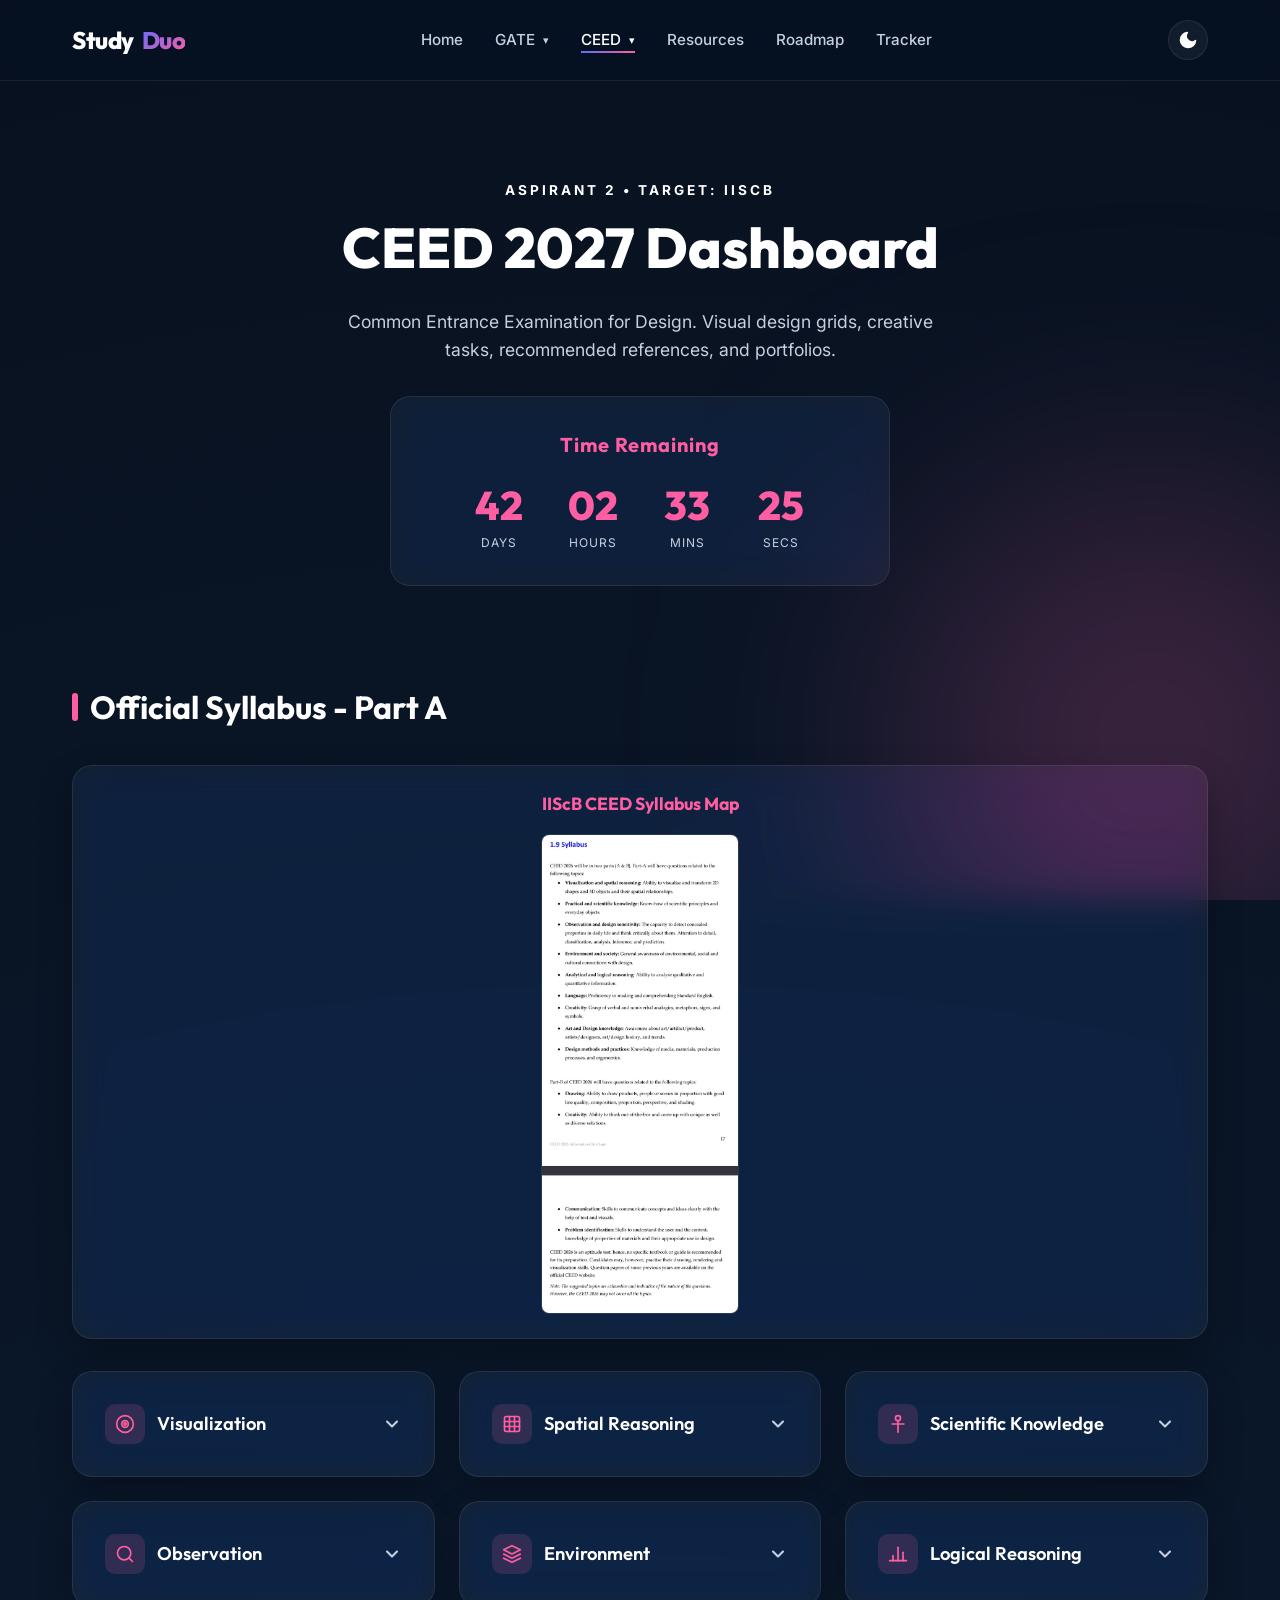
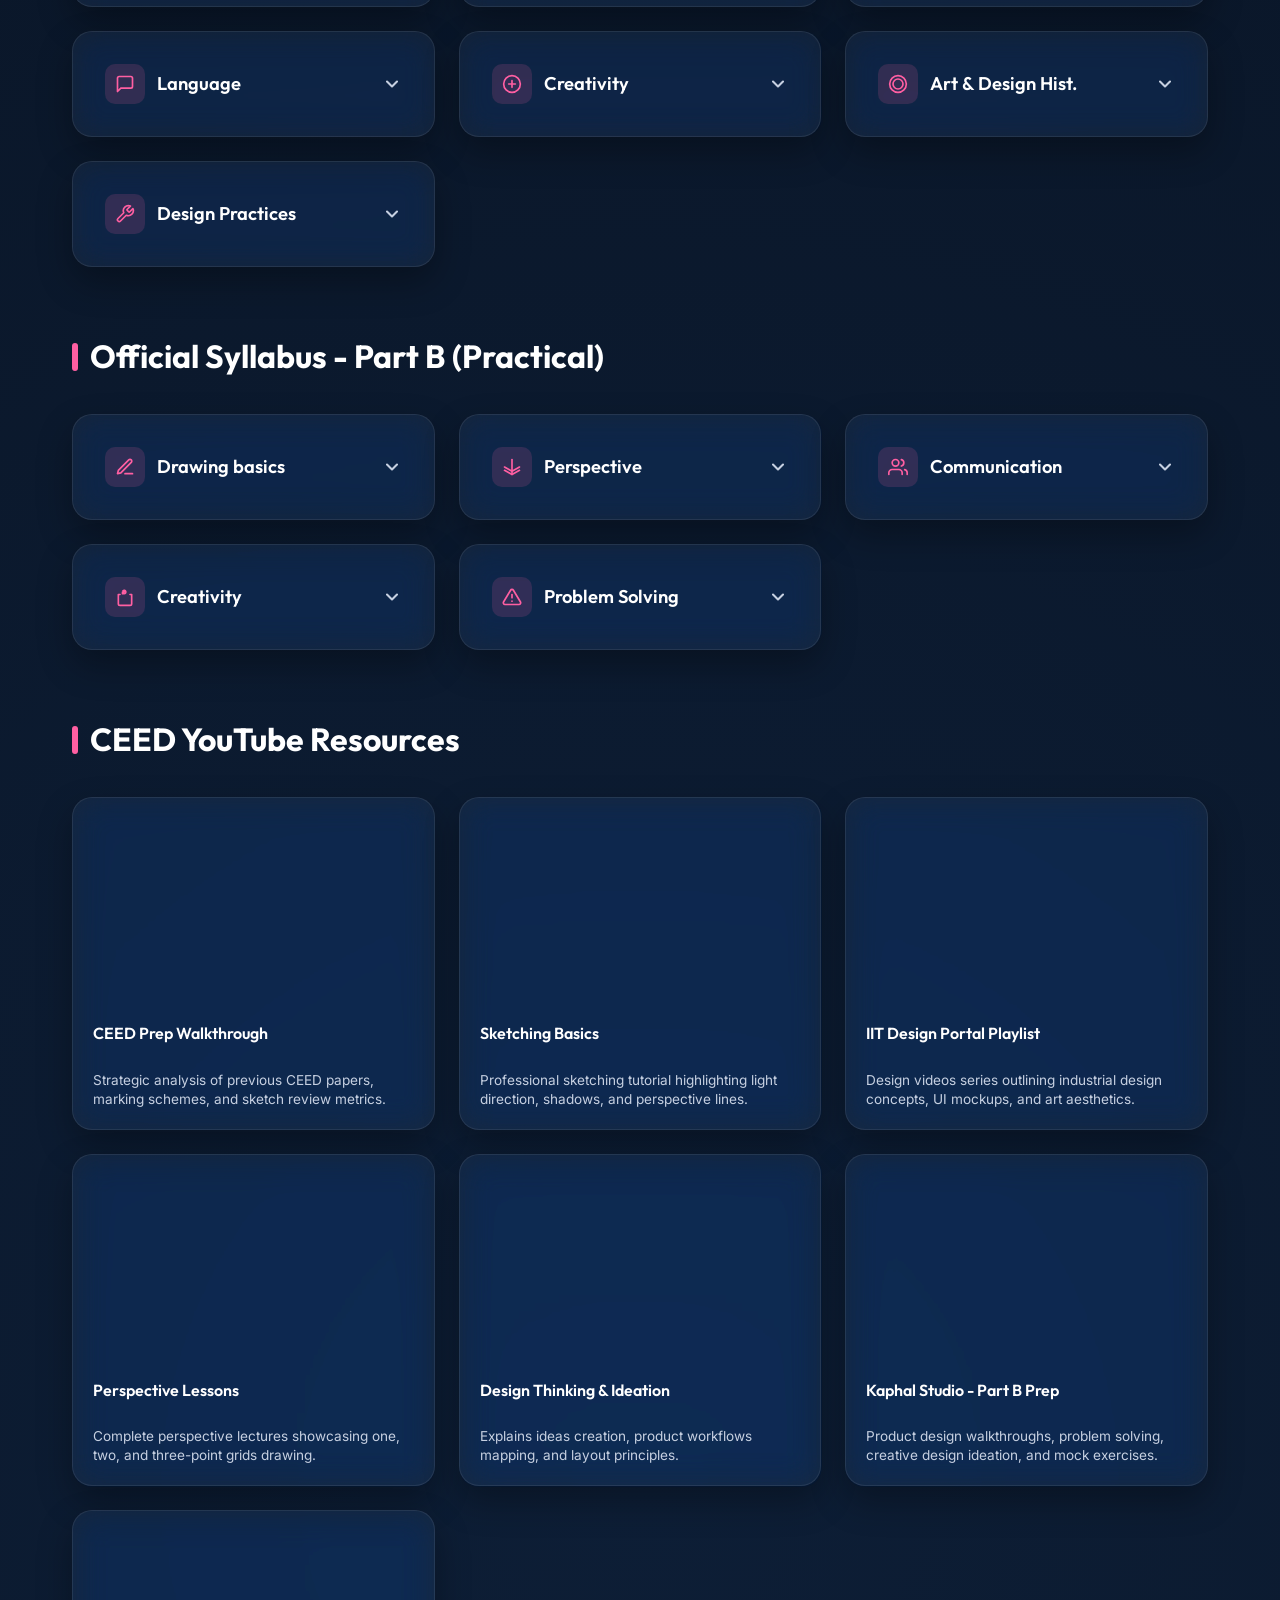
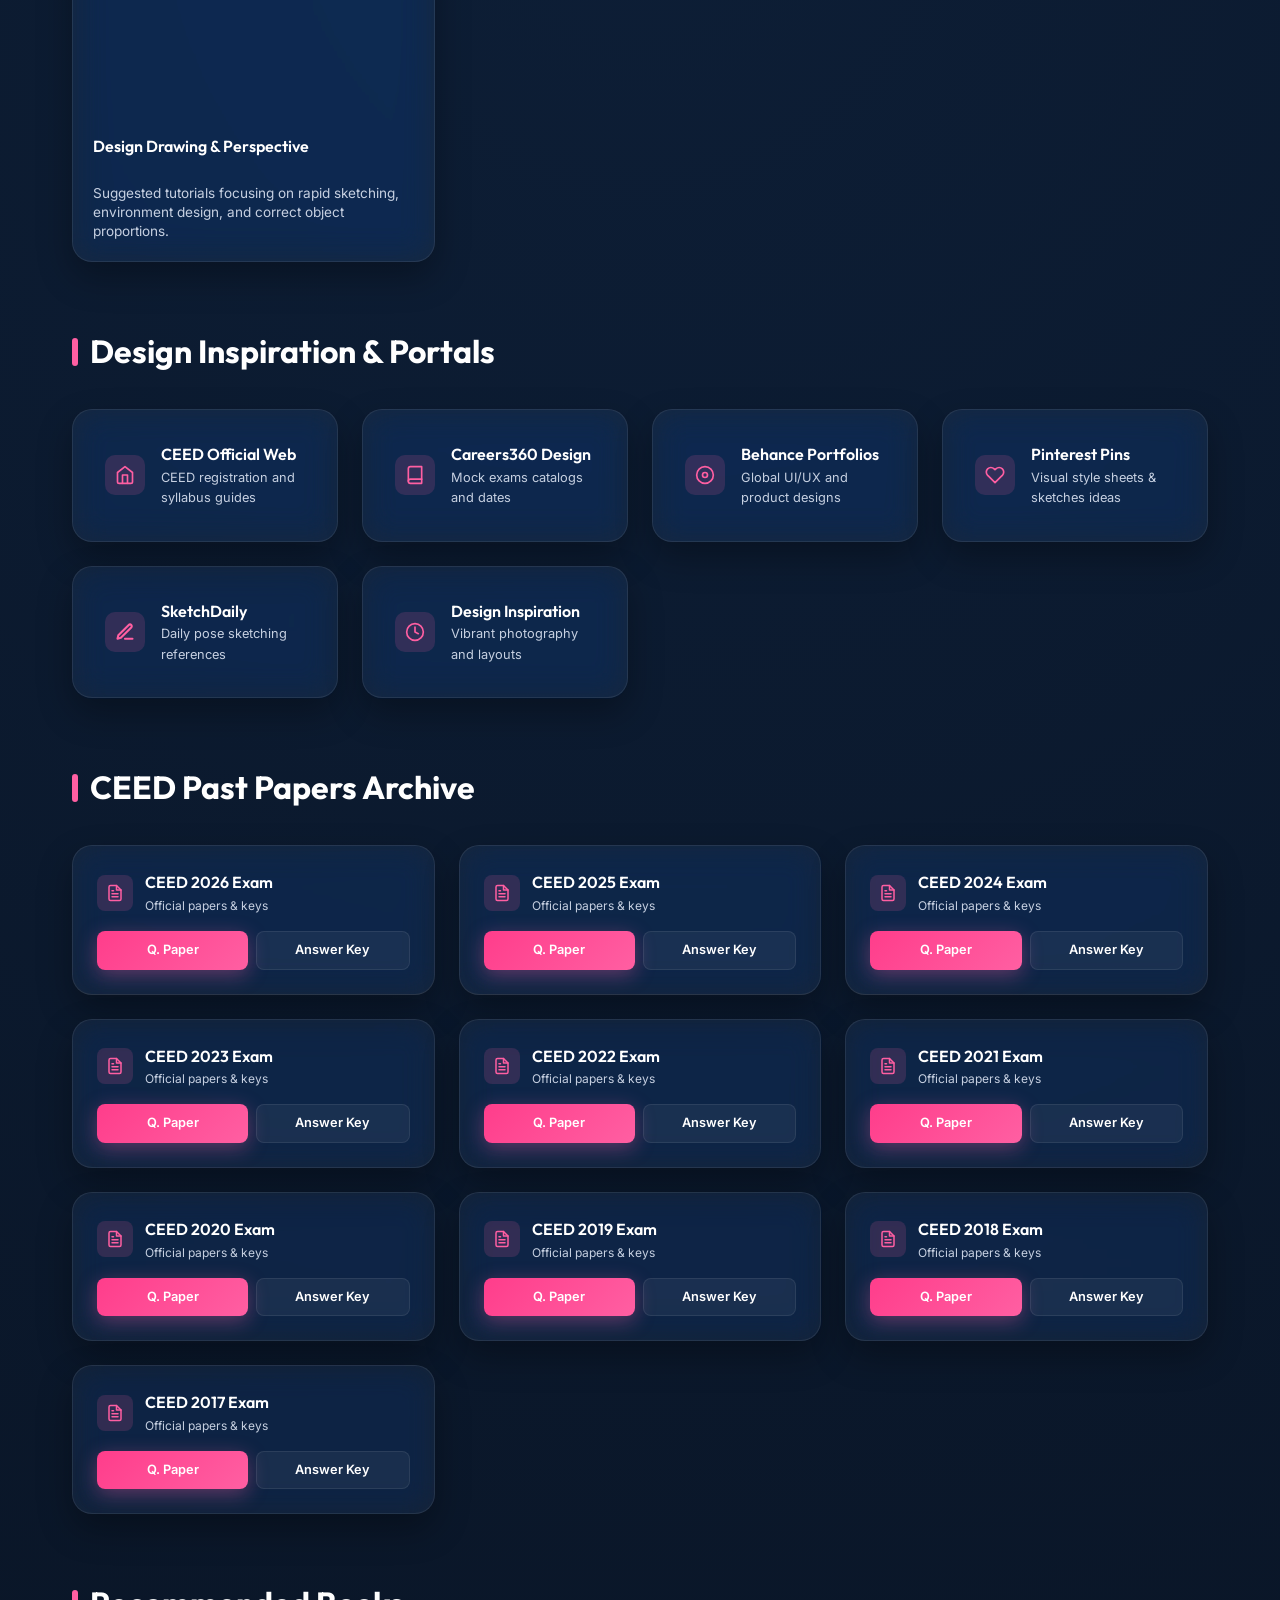
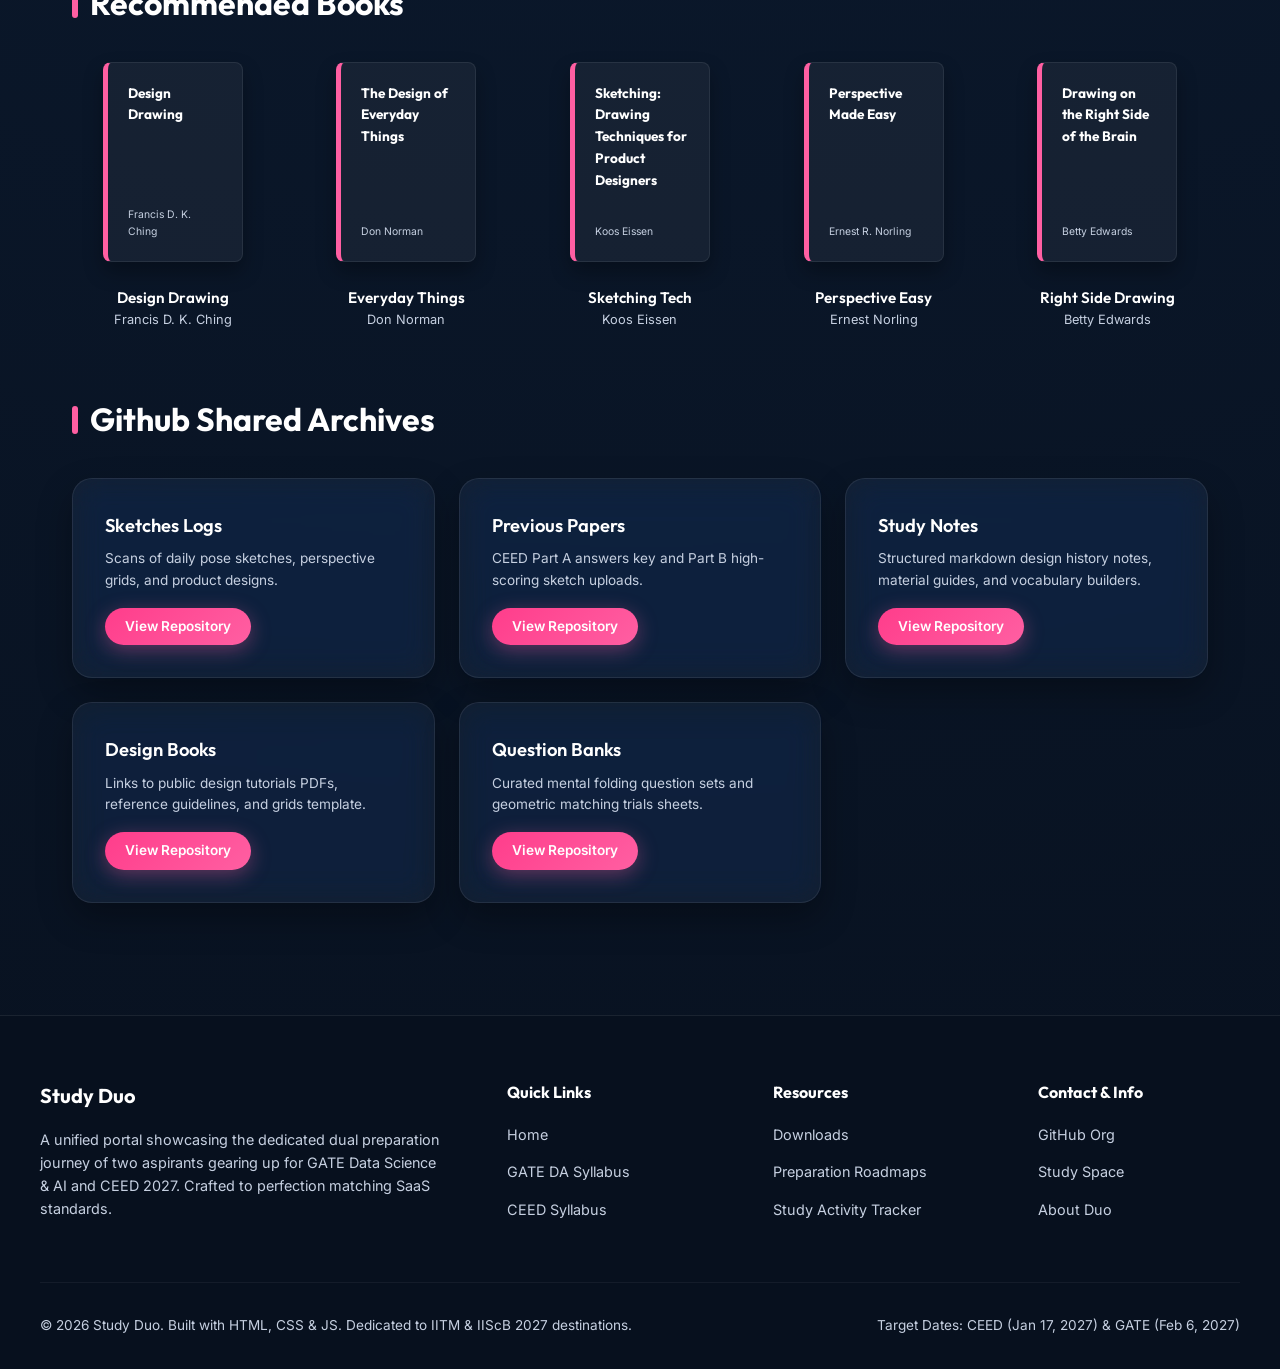
==== commit b29bd026: "Integrate 5 CEED books to ceed.html, resources.html, and add textbooks direct links to dropdowns" ====
--- a/pages/ceed.html
+++ b/pages/ceed.html
@@ -29,6 +29,7 @@
                     <div class="dropdown-menu">
                         <a href="gate.html#gate-syllabus">📘 Syllabus</a>
                         <a href="gate.html#gate-youtube">▶ YouTube Playlists</a>
+                        <a href="gate.html#gate-books">📚 Textbooks</a>
                         <div class="dd-divider"></div>
                         <a href="gate.html#gate-papers">📄 Past Papers</a>
                     </div>
@@ -38,6 +39,7 @@
                     <div class="dropdown-menu">
                         <a href="ceed.html#ceed-syllabus">🎨 Syllabus Part A</a>
                         <a href="ceed.html#ceed-part-b">✏️ Syllabus Part B</a>
+                        <a href="ceed.html#ceed-books">📚 Recommended Books</a>
                         <div class="dd-divider"></div>
                         <a href="ceed.html#ceed-papers">📄 Past Papers</a>
                     </div>
@@ -990,58 +992,63 @@
         </div>
 
         <!-- SECTION 5: RECOMMENDED READS -->
-        <h2 class="section-title accent-bar-pink">Recommended Books</h2>
+        <h2 id="ceed-books" class="section-title accent-bar-pink">Recommended Books</h2>
         <div class="books-grid group-right">
 
             <!-- Book 1 -->
-            <div class="book-card">
+            <a href="../books/Design Drawing.pdf" target="_blank" class="book-card"
+                style="text-decoration: none; color: inherit;">
                 <div class="book-jacket">
                     <div class="book-jacket-title">Design Drawing</div>
                     <div class="book-jacket-author">Francis D. K. Ching</div>
                 </div>
                 <div class="book-title">Design Drawing</div>
                 <div class="book-author">Francis D. K. Ching</div>
-            </div>
+            </a>
 
             <!-- Book 2 -->
-            <div class="book-card">
+            <a href="../books/Everyday Things.pdf" target="_blank" class="book-card"
+                style="text-decoration: none; color: inherit;">
                 <div class="book-jacket">
                     <div class="book-jacket-title">The Design of Everyday Things</div>
                     <div class="book-jacket-author">Don Norman</div>
                 </div>
                 <div class="book-title">Everyday Things</div>
                 <div class="book-author">Don Norman</div>
-            </div>
+            </a>
 
             <!-- Book 3 -->
-            <div class="book-card">
+            <a href="../books/Sketching Tech.pdf" target="_blank" class="book-card"
+                style="text-decoration: none; color: inherit;">
                 <div class="book-jacket">
                     <div class="book-jacket-title">Sketching: Drawing Techniques for Product Designers</div>
                     <div class="book-jacket-author">Koos Eissen</div>
                 </div>
                 <div class="book-title">Sketching Tech</div>
                 <div class="book-author">Koos Eissen</div>
-            </div>
+            </a>
 
             <!-- Book 4 -->
-            <div class="book-card">
+            <a href="../books/Perspective Easy.pdf" target="_blank" class="book-card"
+                style="text-decoration: none; color: inherit;">
                 <div class="book-jacket">
                     <div class="book-jacket-title">Perspective Made Easy</div>
                     <div class="book-jacket-author">Ernest R. Norling</div>
                 </div>
                 <div class="book-title">Perspective Easy</div>
                 <div class="book-author">Ernest Norling</div>
-            </div>
+            </a>
 
             <!-- Book 5 -->
-            <div class="book-card">
+            <a href="../books/Right Side Drawing.pdf" target="_blank" class="book-card"
+                style="text-decoration: none; color: inherit;">
                 <div class="book-jacket">
                     <div class="book-jacket-title">Drawing on the Right Side of the Brain</div>
                     <div class="book-jacket-author">Betty Edwards</div>
                 </div>
                 <div class="book-title">Right Side Drawing</div>
                 <div class="book-author">Betty Edwards</div>
-            </div>
+            </a>
 
         </div>
 
